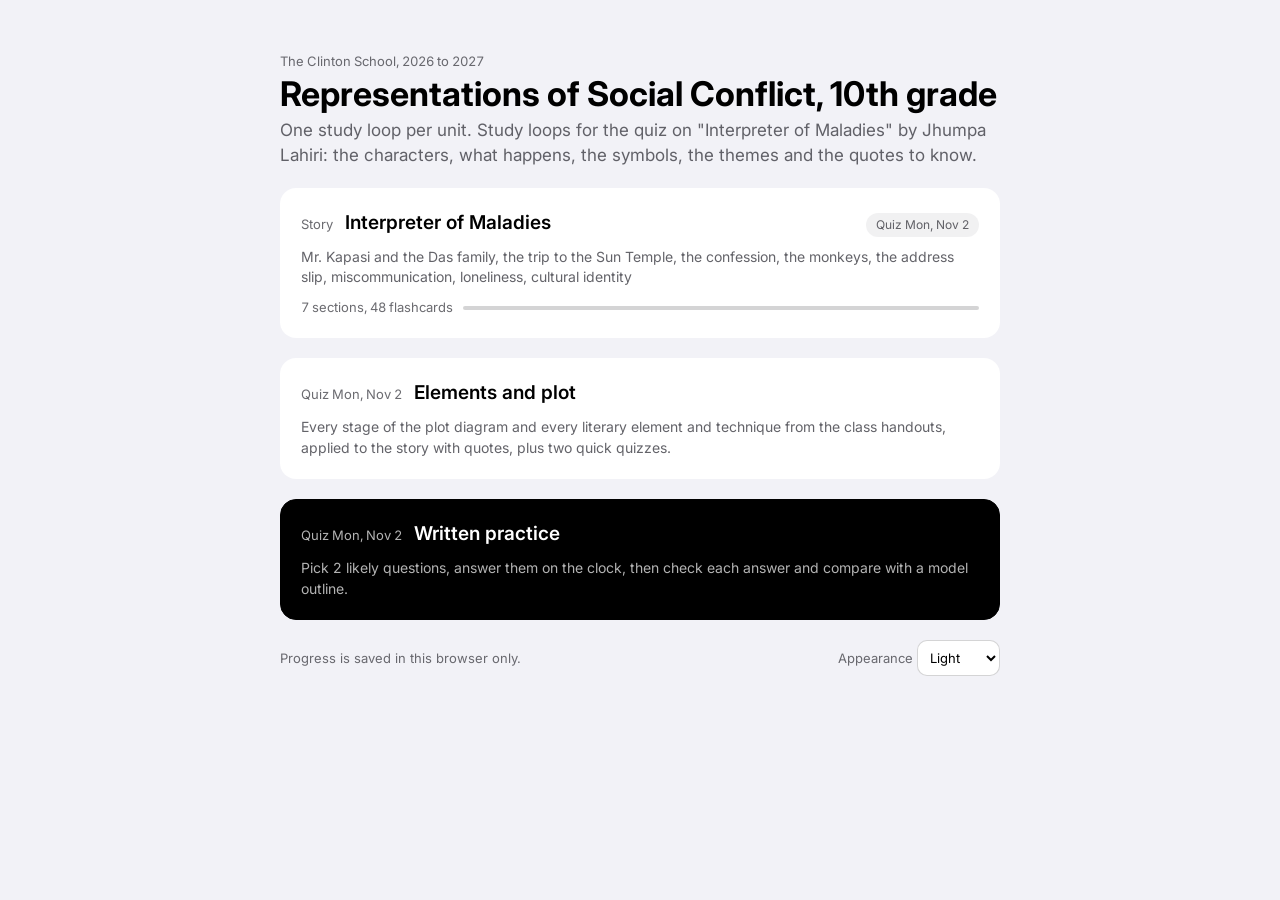
==== index.html @ 3621607f "Add elements and plot page" ====
<!doctype html>
<html lang="en">
<head>
<meta charset="utf-8">
<meta name="viewport" content="width=device-width, initial-scale=1, viewport-fit=cover">
<title>Representations of Social Conflict, 10th grade</title>
<link rel="stylesheet" href="https://fonts.googleapis.com/css2?family=Inter:wght@400;500;600;700&display=swap">
<script>try{document.documentElement.dataset.theme=localStorage.getItem("studynow:appearance")||"light"}catch(e){document.documentElement.dataset.theme="light"}</script>

<style>
/* Hector's personal design: Apple grouped look, light first, graphite for structure. Dark is an in-page choice (Appearance: System, Light, Dark). */
:root{
  color-scheme:light;
  --bg:#f2f2f7; --surface:#ffffff; --raised:#ffffff;
  --ink:#000000; --ink-2:rgb(60 60 67 / .80); --ink-3:rgb(60 60 67 / .76); --ink-4:rgb(60 60 67 / .30);
  --line-edge:rgb(60 60 67 / .22); --line-inner:rgb(60 60 67 / .12);
  --accent:#000000; --on-accent:#ffffff;
  --accent-selection:color-mix(in srgb,var(--accent) 10%,transparent);
  --accent-focus:color-mix(in srgb,var(--accent) 55%,transparent);
  --accent-wash:rgb(118 118 128 / .10);
  --success:var(--ink); --error:var(--ink-2); --warning:var(--ink-3);
  --go:#248a3d; --warn:#c93400; --stop:#d70015;
  --space-tight:4px; --space-inline:8px; --space-row:12px; --space-group:20px; --space-page:16px; --space-s:32px; --space-m:48px;
  --radius-control:10px; --radius-capsule:999px; --radius-group:12px; --radius-surface:16px;
  --motion-state:.12s ease-out; --motion-disclosure:.22s ease-out; --motion-content:.2s ease-in-out; --motion-arrival:.28s cubic-bezier(.2,.9,.3,1);
  --font:-apple-system,BlinkMacSystemFont,"SF Pro Text","Inter",system-ui,sans-serif;
  --font-round:ui-rounded,"SF Pro Rounded",-apple-system,BlinkMacSystemFont,"Inter",system-ui,sans-serif;
}
:root[data-theme="dark"]{
  color-scheme:dark;
  --bg:#000000; --surface:#1c1c1e; --raised:#2c2c2e;
  --ink:#ffffff; --ink-2:rgb(235 235 245 / .72); --ink-3:rgb(235 235 245 / .58); --ink-4:rgb(235 235 245 / .26);
  --line-edge:rgb(84 84 88 / .65); --line-inner:rgb(84 84 88 / .40);
  --accent:#ffffff; --on-accent:#000000;
  --accent-wash:rgb(118 118 128 / .24);
  --go:#30d158; --warn:#ff9f0a; --stop:#ff453a;
}
@media (prefers-color-scheme:dark){
  :root[data-theme="system"]{
    color-scheme:dark;
    --bg:#000000; --surface:#1c1c1e; --raised:#2c2c2e;
    --ink:#ffffff; --ink-2:rgb(235 235 245 / .72); --ink-3:rgb(235 235 245 / .58); --ink-4:rgb(235 235 245 / .26);
    --line-edge:rgb(84 84 88 / .65); --line-inner:rgb(84 84 88 / .40);
    --accent:#ffffff; --on-accent:#000000;
    --accent-wash:rgb(118 118 128 / .24);
    --go:#30d158; --warn:#ff9f0a; --stop:#ff453a;
  }
}
*{box-sizing:border-box}
html,body{margin:0}
body{background:var(--bg);color:var(--ink);font:17px/1.47 var(--font);-webkit-font-smoothing:antialiased}
main{max-width:760px;margin:0 auto;padding-block:var(--space-m) var(--space-m);padding-left:max(20px,env(safe-area-inset-left,0px));padding-right:max(20px,env(safe-area-inset-right,0px));display:grid;gap:var(--space-group)}
h1{font-size:34px;line-height:41px;font-weight:700;margin:0;text-wrap:balance}
.sub{color:var(--ink-2);margin:4px 0 0}
.eyebrow{font-size:13px;color:var(--ink-3);font-variant-numeric:tabular-nums}
.unit{display:grid;gap:10px;background:var(--surface);border:1px solid transparent;border-radius:var(--radius-surface);padding:var(--space-group);text-decoration:none;color:inherit;transition:border-color var(--motion-state),transform var(--motion-state)}
.unit:hover{border-color:var(--ink-4)}
.unit .top{display:flex;align-items:baseline;gap:var(--space-row);flex-wrap:wrap}
.unit h2{font-size:19px;font-weight:600;margin:0;flex:1;min-width:0}
.unit .topics{color:var(--ink-2);font-size:14px;margin:0}
.meter{display:flex;align-items:center;gap:10px;font-size:13px;color:var(--ink-3);font-variant-numeric:tabular-nums}
.meter .track{flex:1;height:4px;border-radius:2px;background:var(--line-edge);overflow:hidden}
.meter .fill{display:block;height:100%;background:var(--ink);width:0;transition:width .6s cubic-bezier(.2,.9,.3,1)}
.chip{font-size:12px;color:var(--ink-2);background:var(--accent-wash);border-radius:var(--radius-capsule);padding:3px 10px;white-space:nowrap}
.review{background:var(--accent);color:var(--on-accent);border-color:var(--accent)}
.review .topics,.review .eyebrow{color:color-mix(in srgb,var(--on-accent) 70%,transparent)}
.review:hover{border-color:var(--accent)}
.how{color:var(--ink-3);font-size:13px;margin:0;display:flex;flex-wrap:wrap;gap:12px;align-items:center;justify-content:space-between}
.how select{font:inherit;color:var(--ink);background:var(--surface);border:1px solid var(--line-edge);border-radius:var(--radius-control);padding:6px 8px;min-height:36px}
:focus-visible{outline:2px solid var(--accent-focus);outline-offset:2px}
@media (prefers-reduced-motion:reduce){*{transition:none!important}}
</style>
</head>
<body>
<main>
<!-- SITE_START -->
<div><span class="eyebrow">The Clinton School, 2026 to 2027</span><h1>Representations of Social Conflict, 10th grade</h1><p class="sub">One study loop per unit. Study loops for the quiz on &quot;Interpreter of Maladies&quot; by Jhumpa Lahiri: the characters, what happens, the symbols, the themes and the quotes to know.</p></div>
<a class="unit" href="story/index.html"><div class="top"><span class="eyebrow">Story</span><h2>Interpreter of Maladies</h2><span class="chip">Quiz Mon, Nov 2</span></div><p class="topics">Mr. Kapasi and the Das family, the trip to the Sun Temple, the confession, the monkeys, the address slip, miscommunication, loneliness, cultural identity</p><div class="meter" data-key="studyloop:Interpreter of Maladies" data-n="7"><span class="lbl">7 sections, 48 flashcards</span><span class="track"><span class="fill"></span></span></div></a>
<a class="unit" href="plot/"><div class="top"><span class="eyebrow">Quiz Mon, Nov 2</span><h2>Elements and plot</h2></div><p class="topics">Every stage of the plot diagram and every literary element and technique from the class handouts, applied to the story with quotes, plus two quick quizzes.</p></a>
<a class="unit review" href="practice/"><div class="top"><span class="eyebrow">Quiz Mon, Nov 2</span><h2>Written practice</h2></div><p class="topics">Pick 2 likely questions, answer them on the clock, then check each answer and compare with a model outline.</p></a>
<!-- SITE_END -->
<p class="how"><span>Progress is saved in this browser only.</span><label>Appearance <select id="ap"><option value="system">System</option><option value="light">Light</option><option value="dark">Dark</option></select></label></p>
<script>(function(){const s=document.getElementById("ap");s.value=document.documentElement.dataset.theme||"light";s.onchange=()=>{document.documentElement.dataset.theme=s.value;try{localStorage.setItem("studynow:appearance",s.value)}catch(e){}}})()</script>
</main>
<script>
document.querySelectorAll(".meter[data-key]").forEach(m=>{let s=null;try{s=JSON.parse(localStorage.getItem(m.dataset.key)||"null")}catch(e){}
  const n=+m.dataset.n,done=s&&s.sec?Object.values(s.sec).filter(x=>x&&x.status==="done").length:0;
  if(done){m.querySelector(".lbl").textContent=done+" of "+n+" sections done";m.querySelector(".fill").style.width=(100*done/n)+"%"}});
</script>
</body>
</html>
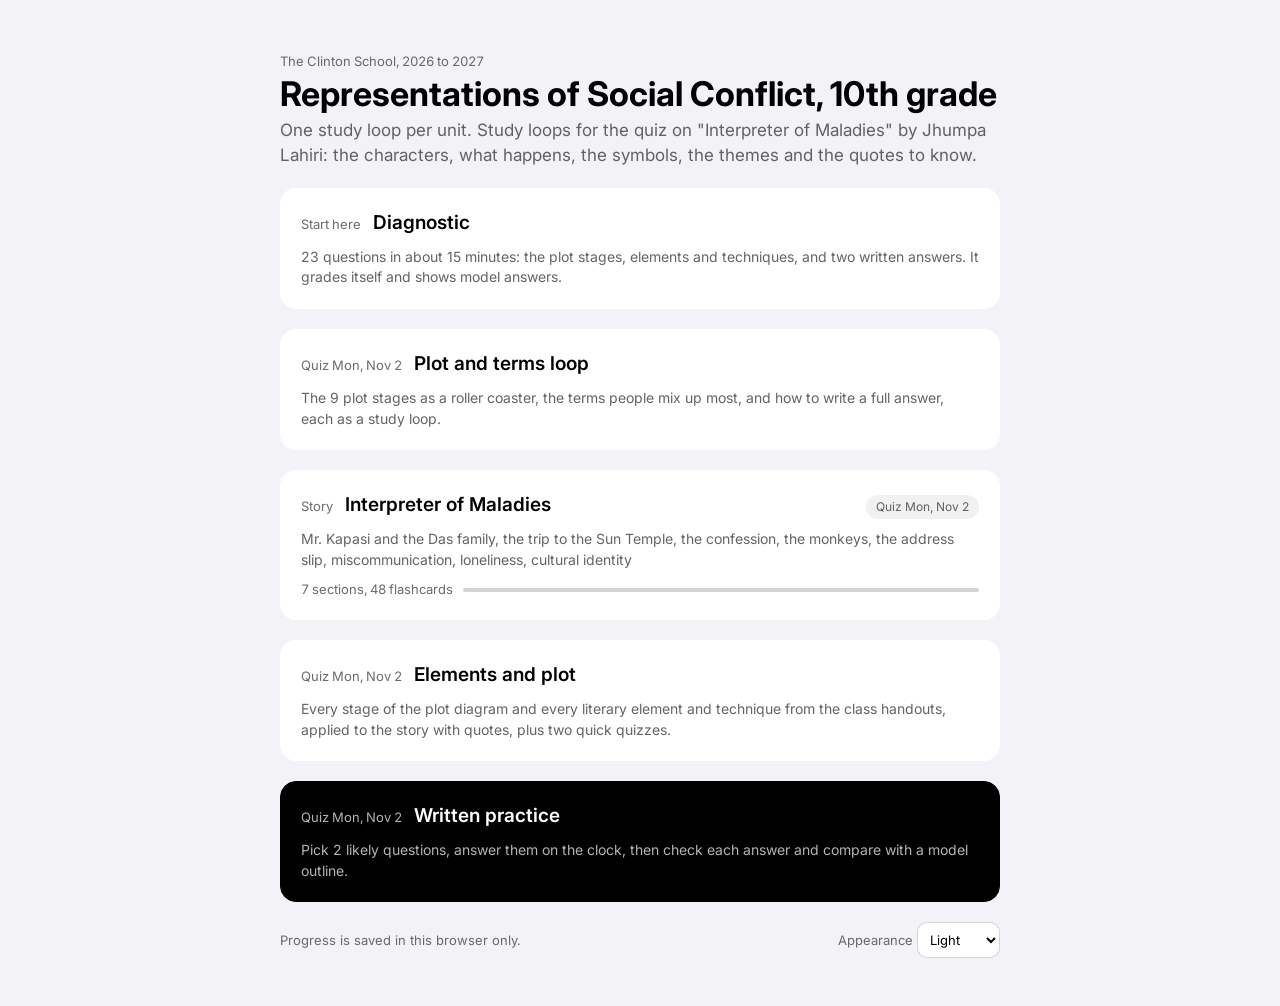
==== commit 64206a47: "Add diagnostic and plot and terms loop" ====
--- a/index.html
+++ b/index.html
@@ -75,6 +75,8 @@
 <main>
 <!-- SITE_START -->
 <div><span class="eyebrow">The Clinton School, 2026 to 2027</span><h1>Representations of Social Conflict, 10th grade</h1><p class="sub">One study loop per unit. Study loops for the quiz on &quot;Interpreter of Maladies&quot; by Jhumpa Lahiri: the characters, what happens, the symbols, the themes and the quotes to know.</p></div>
+<a class="unit" href="diagnostic/"><div class="top"><span class="eyebrow">Start here</span><h2>Diagnostic</h2></div><p class="topics">23 questions in about 15 minutes: the plot stages, elements and techniques, and two written answers. It grades itself and shows model answers.</p></a>
+<a class="unit" href="terms-loop/"><div class="top"><span class="eyebrow">Quiz Mon, Nov 2</span><h2>Plot and terms loop</h2></div><p class="topics">The 9 plot stages as a roller coaster, the terms people mix up most, and how to write a full answer, each as a study loop.</p></a>
 <a class="unit" href="story/index.html"><div class="top"><span class="eyebrow">Story</span><h2>Interpreter of Maladies</h2><span class="chip">Quiz Mon, Nov 2</span></div><p class="topics">Mr. Kapasi and the Das family, the trip to the Sun Temple, the confession, the monkeys, the address slip, miscommunication, loneliness, cultural identity</p><div class="meter" data-key="studyloop:Interpreter of Maladies" data-n="7"><span class="lbl">7 sections, 48 flashcards</span><span class="track"><span class="fill"></span></span></div></a>
 <a class="unit" href="plot/"><div class="top"><span class="eyebrow">Quiz Mon, Nov 2</span><h2>Elements and plot</h2></div><p class="topics">Every stage of the plot diagram and every literary element and technique from the class handouts, applied to the story with quotes, plus two quick quizzes.</p></a>
 <a class="unit review" href="practice/"><div class="top"><span class="eyebrow">Quiz Mon, Nov 2</span><h2>Written practice</h2></div><p class="topics">Pick 2 likely questions, answer them on the clock, then check each answer and compare with a model outline.</p></a>
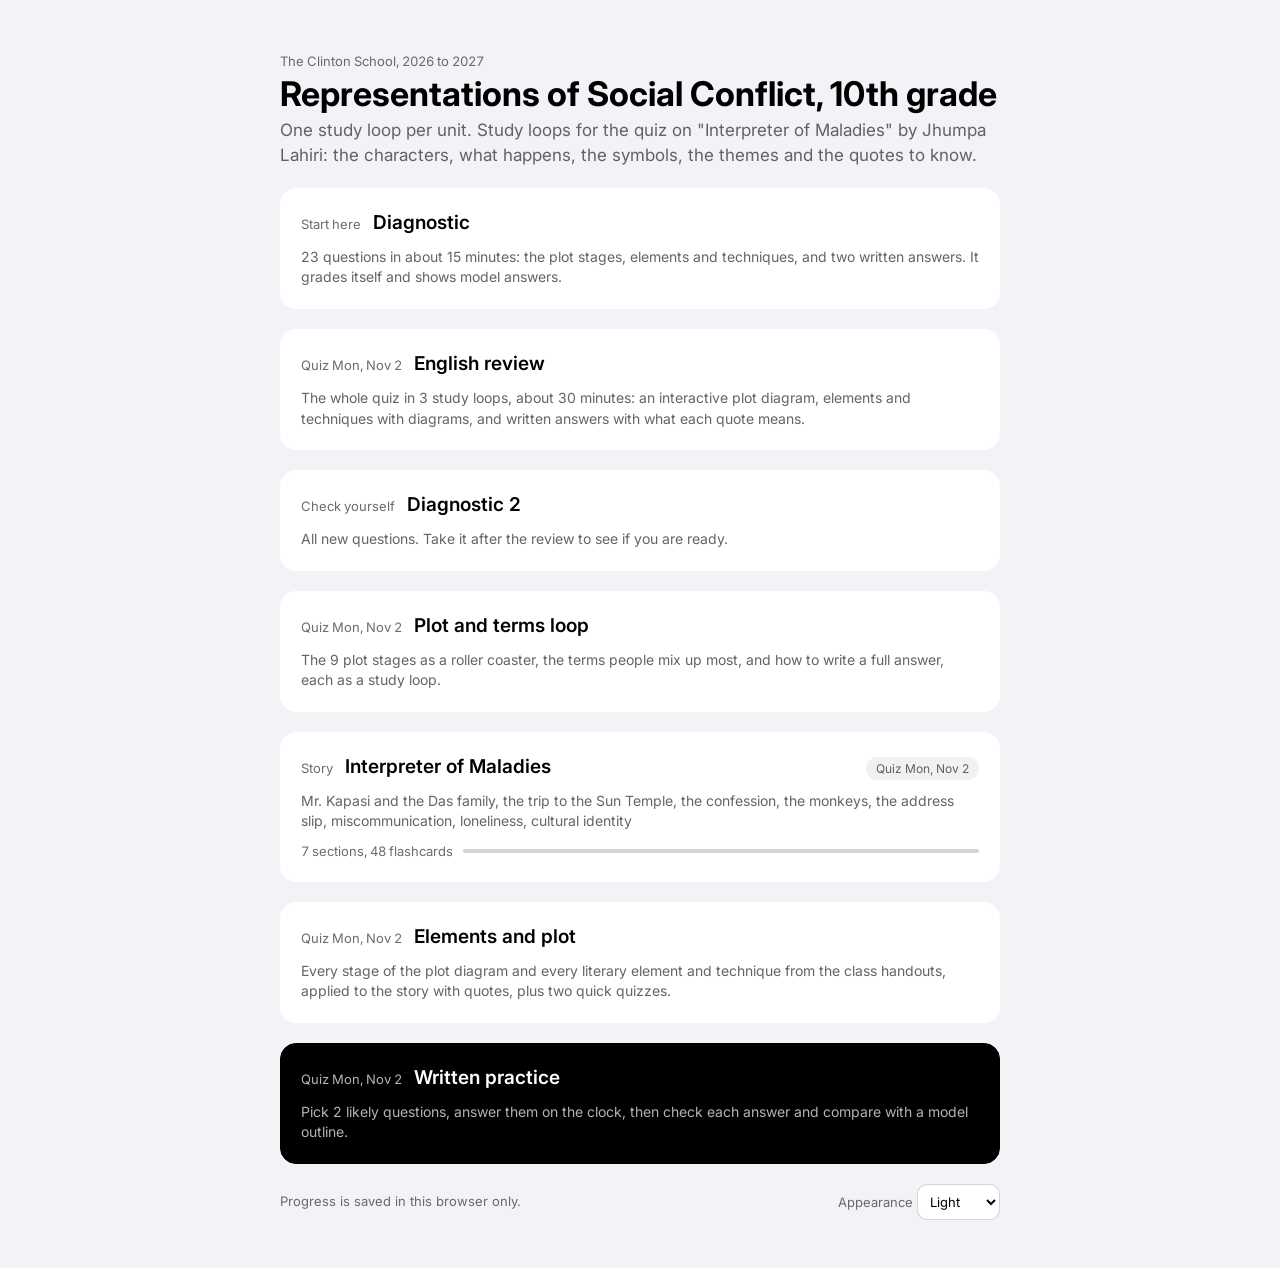
==== commit 7c6b43ee: "English review with interactive plot diagram, diagnostic 2, quote meanings" ====
--- a/index.html
+++ b/index.html
@@ -76,6 +76,8 @@
 <!-- SITE_START -->
 <div><span class="eyebrow">The Clinton School, 2026 to 2027</span><h1>Representations of Social Conflict, 10th grade</h1><p class="sub">One study loop per unit. Study loops for the quiz on &quot;Interpreter of Maladies&quot; by Jhumpa Lahiri: the characters, what happens, the symbols, the themes and the quotes to know.</p></div>
 <a class="unit" href="diagnostic/"><div class="top"><span class="eyebrow">Start here</span><h2>Diagnostic</h2></div><p class="topics">23 questions in about 15 minutes: the plot stages, elements and techniques, and two written answers. It grades itself and shows model answers.</p></a>
+<a class="unit" href="review/"><div class="top"><span class="eyebrow">Quiz Mon, Nov 2</span><h2>English review</h2></div><p class="topics">The whole quiz in 3 study loops, about 30 minutes: an interactive plot diagram, elements and techniques with diagrams, and written answers with what each quote means.</p></a>
+<a class="unit" href="diagnostic-2/"><div class="top"><span class="eyebrow">Check yourself</span><h2>Diagnostic 2</h2></div><p class="topics">All new questions. Take it after the review to see if you are ready.</p></a>
 <a class="unit" href="terms-loop/"><div class="top"><span class="eyebrow">Quiz Mon, Nov 2</span><h2>Plot and terms loop</h2></div><p class="topics">The 9 plot stages as a roller coaster, the terms people mix up most, and how to write a full answer, each as a study loop.</p></a>
 <a class="unit" href="story/index.html"><div class="top"><span class="eyebrow">Story</span><h2>Interpreter of Maladies</h2><span class="chip">Quiz Mon, Nov 2</span></div><p class="topics">Mr. Kapasi and the Das family, the trip to the Sun Temple, the confession, the monkeys, the address slip, miscommunication, loneliness, cultural identity</p><div class="meter" data-key="studyloop:Interpreter of Maladies" data-n="7"><span class="lbl">7 sections, 48 flashcards</span><span class="track"><span class="fill"></span></span></div></a>
 <a class="unit" href="plot/"><div class="top"><span class="eyebrow">Quiz Mon, Nov 2</span><h2>Elements and plot</h2></div><p class="topics">Every stage of the plot diagram and every literary element and technique from the class handouts, applied to the story with quotes, plus two quick quizzes.</p></a>
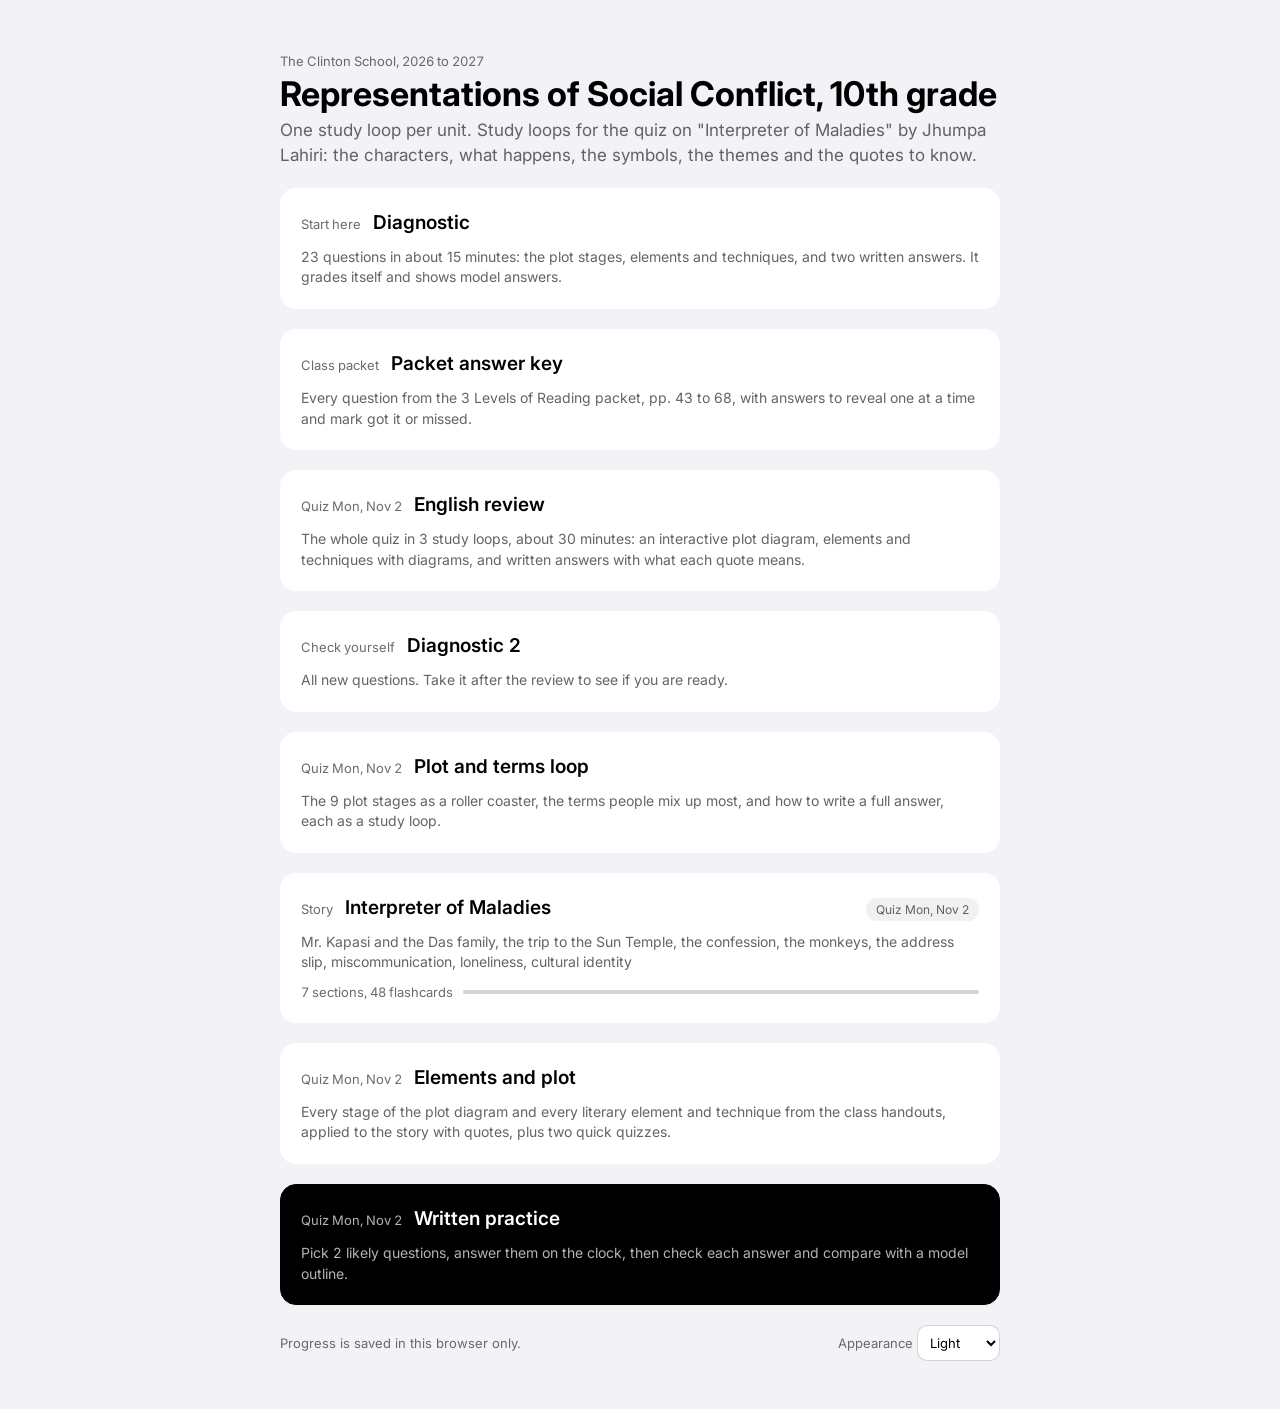
==== commit 18a413ff: "Packet answer key" ====
--- a/index.html
+++ b/index.html
@@ -76,6 +76,7 @@
 <!-- SITE_START -->
 <div><span class="eyebrow">The Clinton School, 2026 to 2027</span><h1>Representations of Social Conflict, 10th grade</h1><p class="sub">One study loop per unit. Study loops for the quiz on &quot;Interpreter of Maladies&quot; by Jhumpa Lahiri: the characters, what happens, the symbols, the themes and the quotes to know.</p></div>
 <a class="unit" href="diagnostic/"><div class="top"><span class="eyebrow">Start here</span><h2>Diagnostic</h2></div><p class="topics">23 questions in about 15 minutes: the plot stages, elements and techniques, and two written answers. It grades itself and shows model answers.</p></a>
+<a class="unit" href="packet/"><div class="top"><span class="eyebrow">Class packet</span><h2>Packet answer key</h2></div><p class="topics">Every question from the 3 Levels of Reading packet, pp. 43 to 68, with answers to reveal one at a time and mark got it or missed.</p></a>
 <a class="unit" href="review/"><div class="top"><span class="eyebrow">Quiz Mon, Nov 2</span><h2>English review</h2></div><p class="topics">The whole quiz in 3 study loops, about 30 minutes: an interactive plot diagram, elements and techniques with diagrams, and written answers with what each quote means.</p></a>
 <a class="unit" href="diagnostic-2/"><div class="top"><span class="eyebrow">Check yourself</span><h2>Diagnostic 2</h2></div><p class="topics">All new questions. Take it after the review to see if you are ready.</p></a>
 <a class="unit" href="terms-loop/"><div class="top"><span class="eyebrow">Quiz Mon, Nov 2</span><h2>Plot and terms loop</h2></div><p class="topics">The 9 plot stages as a roller coaster, the terms people mix up most, and how to write a full answer, each as a study loop.</p></a>
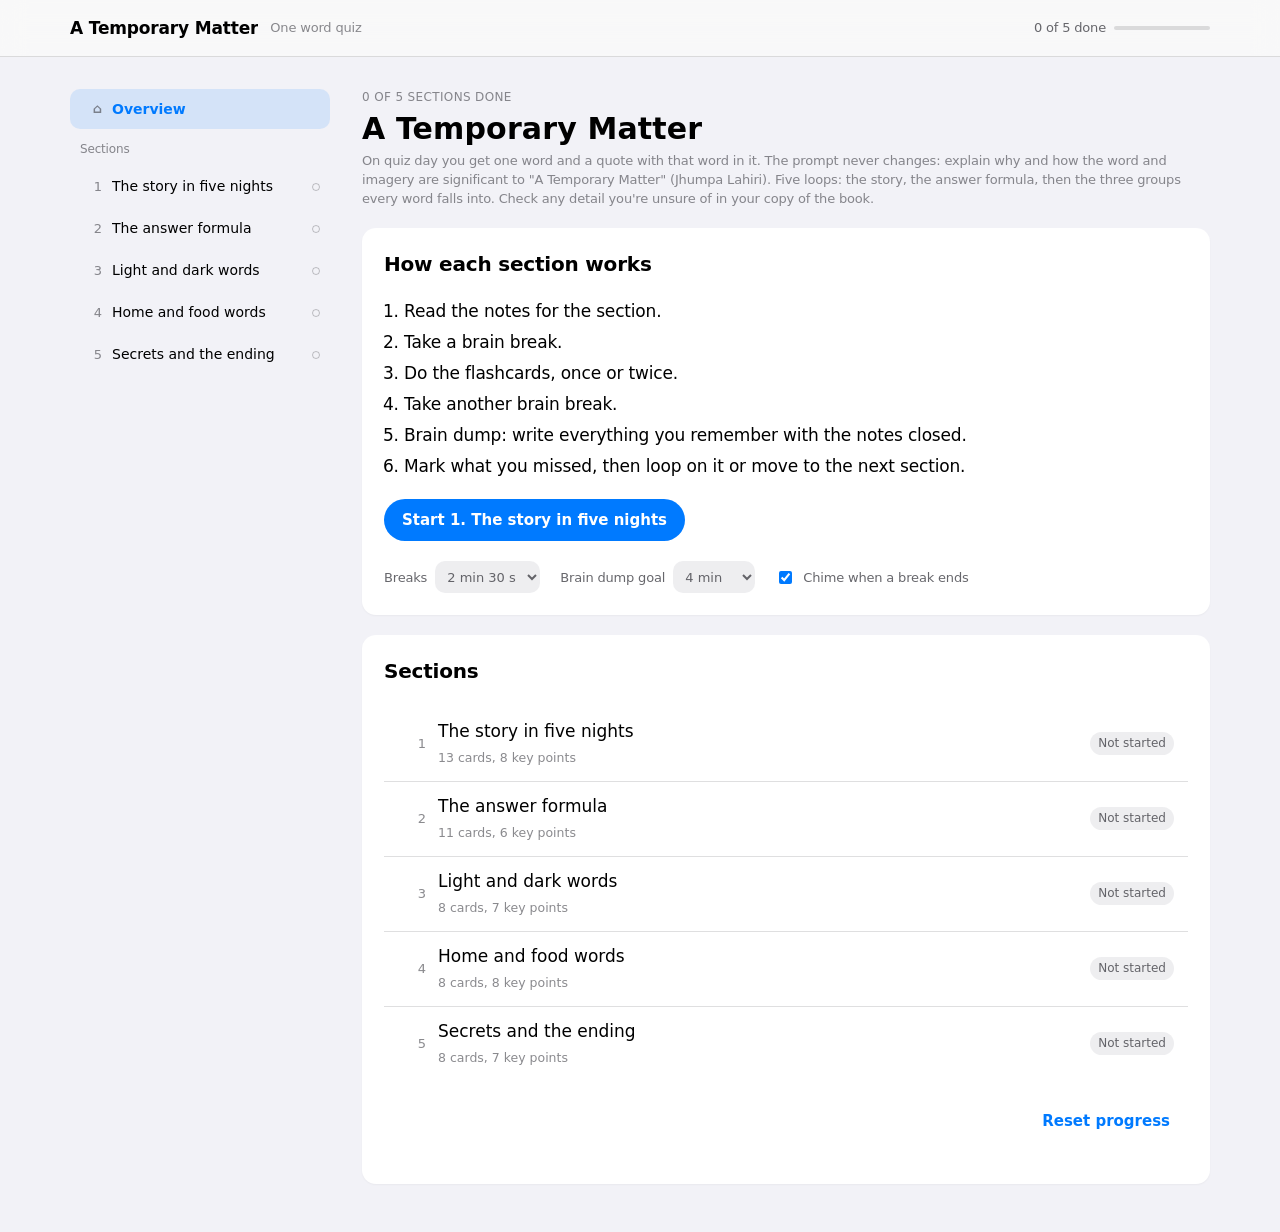
==== commit 08bd98b0: "A Temporary Matter study loop replaces the Interpreter of Maladies site" ====
--- a/index.html
+++ b/index.html
@@ -1,96 +1,1157 @@
 <!doctype html>
-<html lang="en">
+<html lang="en" data-theme="light">
 <head>
 <meta charset="utf-8">
 <meta name="viewport" content="width=device-width, initial-scale=1, viewport-fit=cover">
-<title>Representations of Social Conflict, 10th grade</title>
-<link rel="stylesheet" href="https://fonts.googleapis.com/css2?family=Inter:wght@400;500;600;700&display=swap">
-<script>try{document.documentElement.dataset.theme=localStorage.getItem("studynow:appearance")||"light"}catch(e){document.documentElement.dataset.theme="light"}</script>
-
+<title>A Temporary Matter</title>
+<meta name="claude:viewport-fit-sides" content="cover">
+<script>document.documentElement.setAttribute("data-theme","light")</script>
 <style>
-/* Hector's personal design: Apple grouped look, light first, graphite for structure. Dark is an in-page choice (Appearance: System, Light, Dark). */
+/* Hector's personaldesign tokens, fully monochrome. Dark leads. Greys carry the page, full ink marks the current step and the key action. Got it and missed are told apart by words and weight, not colour. */
 :root{
+  color-scheme:dark;
+  --bg:#0b0b0d; --surface:#141518; --raised:#1c1d21;
+  --ink:rgb(255 255 255 / .92); --ink-2:rgb(255 255 255 / .62); --ink-3:rgb(255 255 255 / .42); --ink-4:rgb(255 255 255 / .26);
+  --line-edge:rgb(255 255 255 / .12); --line-inner:rgb(255 255 255 / .08);
+  --accent:#ededf0; --on-accent:#0b0b0d;
+  --accent-selection:color-mix(in srgb,var(--accent) 18%,transparent);
+  --accent-focus:color-mix(in srgb,var(--accent) 55%,transparent);
+  --accent-wash:color-mix(in srgb,var(--accent) 9%,transparent);
+  --success:var(--ink); --error:var(--ink-2); --warning:var(--ink-3);
+  --space-tight:4px; --space-inline:8px; --space-row:12px; --space-group:20px; --space-page:20px; --space-s:32px; --space-m:48px;
+  --radius-control:6px; --radius-group:10px; --radius-surface:14px;
+  --motion-state:.12s ease-out; --motion-disclosure:.22s ease-out; --motion-content:.2s ease-in-out; --motion-arrival:.28s cubic-bezier(.2,.9,.3,1);
+  --font:"Inter",-apple-system,BlinkMacSystemFont,"Segoe UI",system-ui,sans-serif;
+}
+@media (prefers-color-scheme:light){
+  :root:not([data-theme="dark"]){
+    color-scheme:light;
+    --bg:#f6f6f7; --surface:#ffffff; --raised:#ffffff;
+    --ink:rgb(0 0 0 / .88); --ink-2:rgb(0 0 0 / .60); --ink-3:rgb(0 0 0 / .42); --ink-4:rgb(0 0 0 / .26);
+    --line-edge:rgb(0 0 0 / .12); --line-inner:rgb(0 0 0 / .08);
+    --accent:#1d1d1f; --on-accent:#ffffff;
+  }
+}
+:root[data-theme="light"]{
   color-scheme:light;
-  --bg:#f2f2f7; --surface:#ffffff; --raised:#ffffff;
-  --ink:#000000; --ink-2:rgb(60 60 67 / .80); --ink-3:rgb(60 60 67 / .76); --ink-4:rgb(60 60 67 / .30);
-  --line-edge:rgb(60 60 67 / .22); --line-inner:rgb(60 60 67 / .12);
-  --accent:#000000; --on-accent:#ffffff;
-  --accent-selection:color-mix(in srgb,var(--accent) 10%,transparent);
-  --accent-focus:color-mix(in srgb,var(--accent) 55%,transparent);
-  --accent-wash:rgb(118 118 128 / .10);
-  --success:var(--ink); --error:var(--ink-2); --warning:var(--ink-3);
-  --go:#248a3d; --warn:#c93400; --stop:#d70015;
-  --space-tight:4px; --space-inline:8px; --space-row:12px; --space-group:20px; --space-page:16px; --space-s:32px; --space-m:48px;
-  --radius-control:10px; --radius-capsule:999px; --radius-group:12px; --radius-surface:16px;
-  --motion-state:.12s ease-out; --motion-disclosure:.22s ease-out; --motion-content:.2s ease-in-out; --motion-arrival:.28s cubic-bezier(.2,.9,.3,1);
-  --font:-apple-system,BlinkMacSystemFont,"SF Pro Text","Inter",system-ui,sans-serif;
-  --font-round:ui-rounded,"SF Pro Rounded",-apple-system,BlinkMacSystemFont,"Inter",system-ui,sans-serif;
-}
-:root[data-theme="dark"]{
-  color-scheme:dark;
-  --bg:#000000; --surface:#1c1c1e; --raised:#2c2c2e;
-  --ink:#ffffff; --ink-2:rgb(235 235 245 / .72); --ink-3:rgb(235 235 245 / .58); --ink-4:rgb(235 235 245 / .26);
-  --line-edge:rgb(84 84 88 / .65); --line-inner:rgb(84 84 88 / .40);
-  --accent:#ffffff; --on-accent:#000000;
-  --accent-wash:rgb(118 118 128 / .24);
-  --go:#30d158; --warn:#ff9f0a; --stop:#ff453a;
-}
-@media (prefers-color-scheme:dark){
-  :root[data-theme="system"]{
-    color-scheme:dark;
-    --bg:#000000; --surface:#1c1c1e; --raised:#2c2c2e;
-    --ink:#ffffff; --ink-2:rgb(235 235 245 / .72); --ink-3:rgb(235 235 245 / .58); --ink-4:rgb(235 235 245 / .26);
-    --line-edge:rgb(84 84 88 / .65); --line-inner:rgb(84 84 88 / .40);
-    --accent:#ffffff; --on-accent:#000000;
-    --accent-wash:rgb(118 118 128 / .24);
-    --go:#30d158; --warn:#ff9f0a; --stop:#ff453a;
-  }
+  --bg:#f6f6f7; --surface:#ffffff; --raised:#ffffff;
+  --ink:rgb(0 0 0 / .88); --ink-2:rgb(0 0 0 / .60); --ink-3:rgb(0 0 0 / .42); --ink-4:rgb(0 0 0 / .26);
+  --line-edge:rgb(0 0 0 / .12); --line-inner:rgb(0 0 0 / .08);
+  --accent:#1d1d1f; --on-accent:#ffffff;
 }
 *{box-sizing:border-box}
 html,body{margin:0}
-body{background:var(--bg);color:var(--ink);font:17px/1.47 var(--font);-webkit-font-smoothing:antialiased}
-main{max-width:760px;margin:0 auto;padding-block:var(--space-m) var(--space-m);padding-left:max(20px,env(safe-area-inset-left,0px));padding-right:max(20px,env(safe-area-inset-right,0px));display:grid;gap:var(--space-group)}
-h1{font-size:34px;line-height:41px;font-weight:700;margin:0;text-wrap:balance}
-.sub{color:var(--ink-2);margin:4px 0 0}
-.eyebrow{font-size:13px;color:var(--ink-3);font-variant-numeric:tabular-nums}
-.unit{display:grid;gap:10px;background:var(--surface);border:1px solid transparent;border-radius:var(--radius-surface);padding:var(--space-group);text-decoration:none;color:inherit;transition:border-color var(--motion-state),transform var(--motion-state)}
-.unit:hover{border-color:var(--ink-4)}
-.unit .top{display:flex;align-items:baseline;gap:var(--space-row);flex-wrap:wrap}
-.unit h2{font-size:19px;font-weight:600;margin:0;flex:1;min-width:0}
-.unit .topics{color:var(--ink-2);font-size:14px;margin:0}
-.meter{display:flex;align-items:center;gap:10px;font-size:13px;color:var(--ink-3);font-variant-numeric:tabular-nums}
-.meter .track{flex:1;height:4px;border-radius:2px;background:var(--line-edge);overflow:hidden}
-.meter .fill{display:block;height:100%;background:var(--ink);width:0;transition:width .6s cubic-bezier(.2,.9,.3,1)}
-.chip{font-size:12px;color:var(--ink-2);background:var(--accent-wash);border-radius:var(--radius-capsule);padding:3px 10px;white-space:nowrap}
-.review{background:var(--accent);color:var(--on-accent);border-color:var(--accent)}
-.review .topics,.review .eyebrow{color:color-mix(in srgb,var(--on-accent) 70%,transparent)}
-.review:hover{border-color:var(--accent)}
-.how{color:var(--ink-3);font-size:13px;margin:0;display:flex;flex-wrap:wrap;gap:12px;align-items:center;justify-content:space-between}
-.how select{font:inherit;color:var(--ink);background:var(--surface);border:1px solid var(--line-edge);border-radius:var(--radius-control);padding:6px 8px;min-height:36px}
+body{background:var(--bg);color:var(--ink);font:15px/1.55 var(--font);-webkit-font-smoothing:antialiased}
+button,textarea,select,input{font:inherit;color:inherit;accent-color:var(--accent)}
 :focus-visible{outline:2px solid var(--accent-focus);outline-offset:2px}
-@media (prefers-reduced-motion:reduce){*{transition:none!important}}
+.num{font-variant-numeric:tabular-nums}
+h1,h2,h3{margin:0;text-wrap:balance;font-weight:600;letter-spacing:-.01em}
+
+/* Layout: a quiet sticky bar, a section list on the left, the loop on the right. On a phone the list folds into a disclosure. */
+.bar{position:sticky;top:env(safe-area-inset-top,0px);z-index:5;background:color-mix(in srgb,var(--bg) 88%,transparent);backdrop-filter:blur(12px);-webkit-backdrop-filter:blur(12px);border-bottom:1px solid var(--line-inner)}
+.bar-in,.wrap{max-width:1180px;margin:0 auto;padding-left:max(20px,env(safe-area-inset-left,0px));padding-right:max(20px,env(safe-area-inset-right,0px))}
+.bar-in{display:flex;align-items:center;gap:var(--space-row);min-height:56px;padding-block:var(--space-inline)}
+.bar h1{font-size:15px;font-weight:600;min-width:0;overflow:hidden;text-overflow:ellipsis;white-space:nowrap}
+.bar .sub{color:var(--ink-3);font-size:13px;white-space:nowrap}
+.bar .grow{flex:1}
+.meter{display:flex;align-items:center;gap:var(--space-inline);color:var(--ink-2);font-size:13px;white-space:nowrap}
+.meter .track{width:96px;height:4px;border-radius:2px;background:var(--line-edge);overflow:hidden}
+.meter .fill{height:100%;background:var(--ink);border-radius:2px;transition:width var(--motion-disclosure)}
+.wrap{display:grid;grid-template-columns:260px minmax(0,1fr);gap:var(--space-s);padding-block:var(--space-s) var(--space-m)}
+@media (max-width:860px){.wrap{grid-template-columns:minmax(0,1fr);gap:var(--space-group);padding-block:var(--space-group) var(--space-m)}.meter .track{width:56px}.bar .sub{display:none}}
+
+/* Section list */
+.side{position:sticky;top:76px;align-self:start;max-height:calc(100vh - 96px);overflow:auto}
+@media (max-width:860px){.side{position:static;max-height:none;overflow:visible}}
+.side details{border:1px solid var(--line-edge);border-radius:var(--radius-group);background:var(--surface)}
+.side summary{list-style:none;cursor:pointer;padding:var(--space-row) 14px;display:flex;justify-content:space-between;align-items:center;font-weight:500;min-height:44px}
+.side summary::-webkit-details-marker{display:none}
+.side summary .chev{color:var(--ink-3);transition:transform var(--motion-disclosure)}
+.side details[open] summary .chev{transform:rotate(90deg)}
+.side .label{color:var(--ink-3);font-size:12px;font-weight:500;margin:0 0 var(--space-inline) 10px}
+.secs{display:grid;gap:2px;padding:0;margin:0;list-style:none}
+.side details .secs{padding:0 6px 6px}
+.sec{display:grid;grid-template-columns:22px minmax(0,1fr) auto;align-items:center;gap:10px;width:100%;text-align:left;border:0;background:none;padding:9px 10px;border-radius:var(--radius-control);cursor:pointer;min-height:40px;transition:background var(--motion-state)}
+.sec:hover{background:var(--line-inner)}
+.sec[aria-current="true"]{background:var(--accent-selection)}
+.sec .n{color:var(--ink-3);font-size:13px;text-align:right}
+.sec .t{font-size:14px;overflow:hidden;text-overflow:ellipsis;white-space:nowrap}
+.dot{width:8px;height:8px;border-radius:50%;border:1.5px solid var(--ink-4)}
+.dot.active{border-color:var(--accent);background:var(--accent)}
+.dot.done{border-color:var(--success);background:var(--success)}
+.dot.revisit{border-color:var(--ink-2);border-style:dashed;background:transparent}
+
+/* Main panel */
+.main{min-width:0;display:grid;gap:var(--space-group);align-content:start}
+.head{display:flex;align-items:center;gap:var(--space-group)}
+.head .txt{min-width:0;display:grid;gap:var(--space-tight)}
+.eyebrow{color:var(--ink-3);font-size:13px}
+.head h2{font-size:26px;line-height:1.2}
+.ring{flex:none;width:112px;height:112px}
+.ring text{font-family:var(--font)}
+@media (max-width:560px){.ring{width:84px;height:84px}.head h2{font-size:21px}}
+.steps{display:flex;flex-wrap:wrap;gap:6px;margin:0;padding:0;list-style:none}
+.steps button{font-size:12.5px;color:var(--ink-3);padding:4px 10px;min-height:28px;border-radius:var(--radius-control);border:1px solid var(--line-inner);background:none;cursor:pointer;transition:border-color var(--motion-state),color var(--motion-state),background var(--motion-state)}
+.steps button:hover{color:var(--ink);border-color:var(--line-edge)}
+.steps button.now{color:var(--ink);border-color:var(--accent);background:var(--accent-wash)}
+.steps button.past{color:var(--ink-2)}
+.head .txt{flex:1}
+.secnav{display:flex;gap:var(--space-tight);align-self:flex-start}
+.secnav .btn{min-height:32px;padding:0 10px;font-size:13px}
+@media (max-width:560px){.head{flex-wrap:wrap}.secnav{width:100%;justify-content:space-between;order:3}}
+/* Clocks: a dial that sweeps down smoothly, digits that roll in when they change */
+.dial{position:relative;width:min(240px,68vw);aspect-ratio:1;display:grid;place-items:center}
+.dial svg{position:absolute;inset:0;width:100%;height:100%;transform:rotate(-90deg);overflow:visible}
+.dial-track{fill:none;stroke:var(--line-edge);stroke-width:3}
+.dial-arc{fill:none;stroke:var(--ink);stroke-width:4;stroke-linecap:round}
+.dial-head{fill:var(--ink)}
+.dial .clock{position:relative}
+.dial.soon .dial-arc,.dial.soon .dial-head{animation:soon 1s ease-in-out infinite}
+@keyframes soon{50%{opacity:.45}}
+.dial.over{animation:over .9s var(--motion-arrival) 1}
+@keyframes over{0%{transform:scale(1)}40%{transform:scale(1.04)}100%{transform:scale(1)}}
+.clock{display:inline-flex;overflow:hidden}
+.clock .d{display:inline-block}
+.clock .d.roll{animation:roll .34s cubic-bezier(.2,.9,.3,1)}
+@keyframes roll{from{transform:translateY(-55%);opacity:0}to{transform:none;opacity:1}}
+.mini{width:44px;height:44px;flex:none}
+.mini svg{transform:rotate(-90deg);width:100%;height:100%;overflow:visible}
+.mini .dial-arc{stroke-width:4}
+.mini.full .dial-arc{animation:none}
+/* Sketch canvas for the brain dump */
+.sketch{display:grid;gap:var(--space-inline)}
+.sketch .tools{display:flex;flex-wrap:wrap;gap:var(--space-tight);align-items:center}
+.sketch .tools .btn{min-height:32px;padding:0 12px;font-size:13px}
+.sketch .tools .btn[aria-pressed="true"]{border-color:var(--accent);background:var(--accent-wash)}
+.pad{width:100%;height:340px;display:block;border:1px solid var(--line-edge);border-radius:var(--radius-group);background:var(--bg);touch-action:none;cursor:crosshair}
+.pad.ro{height:auto;aspect-ratio:2.4;cursor:default}
+.panel{background:var(--surface);border:1px solid var(--line-edge);border-radius:var(--radius-surface);padding:var(--space-s);display:grid;gap:var(--space-group);animation:arrive var(--motion-arrival)}
+@media (max-width:560px){.panel{padding:var(--space-group)}}
+@keyframes arrive{from{opacity:.4;transform:translateY(6px)}to{opacity:1;transform:none}}
+.panel h3{font-size:17px}
+.muted{color:var(--ink-2)}
+.small{font-size:13px;color:var(--ink-3)}
+.actions{display:flex;flex-wrap:wrap;gap:var(--space-inline);align-items:center}
+.actions .grow{flex:1}
+.btn{color:var(--ink);display:inline-flex;align-items:center;justify-content:center;gap:var(--space-inline);min-height:40px;padding:0 16px;border-radius:var(--radius-control);border:1px solid var(--line-edge);background:var(--raised);cursor:pointer;font-weight:500;font-size:14px;text-decoration:none;transition:background var(--motion-state),border-color var(--motion-state),transform var(--motion-state)}
+.btn:hover{border-color:var(--ink-4)}
+.btn:active{transform:scale(.98)}
+.btn.primary{background:var(--accent);border-color:var(--accent);color:var(--on-accent)}
+.btn.primary:hover{background:color-mix(in srgb,var(--accent) 88%,var(--ink))}
+.btn.quiet{background:none;border-color:transparent;color:var(--ink-2)}
+.btn.quiet:hover{color:var(--ink);background:var(--line-inner)}
+.btn[disabled]{opacity:.4;cursor:default}
+kbd{font:500 11px/1 var(--font);color:var(--ink-3);border:1px solid var(--line-edge);border-radius:4px;padding:2px 5px}
+.btn.primary kbd{color:inherit;border-color:color-mix(in srgb,var(--on-accent) 40%,transparent)}
+
+/* Notes */
+.notes{display:grid;gap:var(--space-row);max-width:72ch}
+.notes p{margin:0}
+.notes h4{margin:var(--space-inline) 0 0;font-size:15px;font-weight:600}
+.notes ul{margin:0;padding-left:20px;display:grid;gap:6px}
+.notes strong{font-weight:600}
+.key{border-left:2px solid var(--accent);padding:var(--space-inline) var(--space-row);background:var(--accent-wash);border-radius:0 var(--radius-control) var(--radius-control) 0}
+.tablewrap{overflow-x:auto;border:1px solid var(--line-edge);border-radius:var(--radius-group)}
+.notes table{border-collapse:collapse;width:100%;font-size:14px}
+.notes th,.notes td{text-align:left;vertical-align:top;padding:8px 12px;border-bottom:1px solid var(--line-inner)}
+.notes th{font-weight:600;color:var(--ink-2);font-size:13px}
+.notes tr:last-child td{border-bottom:0}
+.notes td.group{font-weight:600;color:var(--ink-2);padding-top:14px}
+.notes figure{margin:0;display:grid;gap:6px}
+.notes figure img{width:100%;max-width:640px;border-radius:var(--radius-group);background:#fff;border:1px solid var(--line-edge)}
+.notes figcaption{font-size:13px;color:var(--ink-3)}
+.focus{border:1px solid var(--accent-focus);border-radius:var(--radius-group);padding:var(--space-row) 14px;display:grid;gap:6px;background:var(--accent-wash)}
+.focus ul{margin:0;padding-left:20px;display:grid;gap:4px}
+
+/* Break timer */
+.timer{display:grid;justify-items:center;gap:var(--space-row);padding-block:var(--space-group);text-align:center}
+.clock{font-size:64px;font-weight:600;letter-spacing:-.03em;line-height:1}
+@media (max-width:560px){.clock{font-size:52px}}
+.timer .bar2{width:min(360px,100%);height:4px;border-radius:2px;background:var(--line-edge);overflow:hidden}
+.timer .bar2 i{display:block;height:100%;background:var(--ink);transition:width 1s linear}
+
+/* Flashcards */
+.card{position:relative;min-height:230px;border:1px solid var(--line-edge);border-radius:var(--radius-surface);background:var(--raised);display:grid;place-items:center;padding:var(--space-s) var(--space-group);text-align:center;cursor:pointer;user-select:none;transition:border-color var(--motion-state)}
+.card:hover{border-color:var(--ink-4)}
+.card .side-l{position:absolute;top:12px;left:16px;font-size:12px;color:var(--ink-3)}
+.card .front{font-size:22px;font-weight:600;line-height:1.3;max-width:34ch}
+.card .term{font-size:13px;color:var(--ink-3);margin-bottom:var(--space-inline)}
+.card .back{font-size:17px;line-height:1.5;max-width:52ch;color:var(--ink);white-space:pre-line}
+.card .hint{position:absolute;bottom:12px;font-size:12px;color:var(--ink-3)}
+.card.flash-ok{animation:ok .35s ease-out}
+.card.flash-no{animation:no .35s ease-out}
+@keyframes ok{0%{border-color:var(--success)}100%{border-color:var(--line-edge)}}
+@keyframes no{0%,100%{transform:none}25%{transform:translateX(-6px)}75%{transform:translateX(6px)}}
+.fcbar{display:flex;align-items:center;gap:var(--space-row);font-size:13px;color:var(--ink-3)}
+.fcbar .track{flex:1;height:4px;border-radius:2px;background:var(--line-edge);overflow:hidden}
+.fcbar .track i{display:block;height:100%;background:var(--ink);transition:width var(--motion-disclosure)}
+.btn.ok{border-color:color-mix(in srgb,var(--success) 50%,transparent)}
+.btn.no{border-color:color-mix(in srgb,var(--error) 50%,transparent)}
+.tally{display:flex;gap:var(--space-group);flex-wrap:wrap}
+.tally div{display:grid;gap:2px}
+.tally b{font-size:28px;font-weight:600}
+.okc{color:var(--success)} .noc{color:var(--error)}
+.quiz{display:flex;flex-wrap:wrap;gap:var(--space-inline);align-items:center;padding-top:var(--space-row);border-top:1px solid var(--line-inner)}
+.copybox{width:100%;min-height:120px;border:1px solid var(--line-edge);border-radius:var(--radius-control);background:var(--bg);padding:10px;font-size:12px}
+
+/* Brain dump */
+textarea.dump{width:100%;min-height:300px;resize:vertical;border:1px solid var(--line-edge);border-radius:var(--radius-group);background:var(--bg);padding:14px 16px;line-height:1.6;font-size:15px}
+textarea.dump:focus{outline:none;border-color:var(--accent-focus)}
+.dumptime{display:flex;align-items:baseline;gap:var(--space-inline)}
+.dumptime b{font-size:22px;font-weight:600}
+
+/* Mark */
+.mark{display:grid;grid-template-columns:minmax(0,1fr) minmax(0,1fr);gap:var(--space-group)}
+@media (max-width:760px){.mark{grid-template-columns:minmax(0,1fr)}}
+.mine{border:1px solid var(--line-inner);border-radius:var(--radius-group);padding:14px 16px;white-space:pre-wrap;color:var(--ink-2);font-size:14px;max-height:460px;overflow:auto;background:var(--bg)}
+.pts{display:grid;gap:6px;margin:0;padding:0;list-style:none}
+.pt{display:grid;grid-template-columns:22px minmax(0,1fr);gap:10px;align-items:start;width:100%;text-align:left;padding:10px 12px;border:1px solid var(--line-inner);border-radius:var(--radius-control);background:none;cursor:pointer;font-size:14px;line-height:1.45;transition:background var(--motion-state),border-color var(--motion-state)}
+.pt:hover{border-color:var(--line-edge)}
+.pt .box{width:18px;height:18px;margin-top:1px;border-radius:5px;border:1.5px solid var(--ink-4);display:grid;place-items:center}
+.pt[aria-pressed="true"]{border-color:color-mix(in srgb,var(--success) 45%,transparent);background:color-mix(in srgb,var(--success) 8%,transparent)}
+.pt[aria-pressed="true"] .box{background:var(--success);border-color:var(--success)}
+.pt[aria-pressed="true"] .box::after{content:"";width:5px;height:9px;border:solid var(--bg);border-width:0 2px 2px 0;transform:translateY(-1px) rotate(45deg)}
+.score{font-size:15px}
+
+/* Overview */
+.how{display:grid;gap:6px;margin:0;padding-left:20px}
+.rows{display:grid;gap:6px;margin:0;padding:0;list-style:none}
+.row{display:grid;grid-template-columns:28px minmax(0,1fr) auto;gap:var(--space-row);align-items:center;width:100%;text-align:left;padding:12px 14px;border:1px solid var(--line-inner);border-radius:var(--radius-group);background:none;cursor:pointer;min-height:52px;transition:border-color var(--motion-state),background var(--motion-state)}
+.row:hover{border-color:var(--line-edge);background:var(--line-inner)}
+.row .n{color:var(--ink-3);font-size:13px;text-align:right}
+.row .t{font-weight:500;min-width:0}
+.row .meta{font-size:12.5px;color:var(--ink-3)}
+.chip{font-size:12px;padding:3px 8px;border-radius:var(--radius-control);border:1px solid var(--line-edge);color:var(--ink-2);white-space:nowrap}
+.chip.active{border-color:var(--accent-focus);color:var(--ink)}
+.chip.done{border-color:color-mix(in srgb,var(--success) 50%,transparent);color:var(--success)}
+.chip.revisit{border-style:dashed;color:var(--ink)}
+.settings{display:flex;flex-wrap:wrap;gap:var(--space-group);align-items:center;font-size:13px;color:var(--ink-2)}
+.settings label{display:flex;gap:var(--space-inline);align-items:center}
+.settings select{background:var(--raised);border:1px solid var(--line-edge);border-radius:var(--radius-control);padding:6px 8px;min-height:32px}
+.toast{position:fixed;left:50%;bottom:calc(20px + env(safe-area-inset-bottom,0px));transform:translateX(-50%);background:var(--raised);border:1px solid var(--line-edge);border-radius:var(--radius-group);padding:10px 16px;font-size:14px;box-shadow:0 8px 24px rgb(0 0 0 / .25);z-index:10;animation:arrive var(--motion-arrival)}
+.confirm{display:flex;flex-wrap:wrap;gap:var(--space-inline);align-items:center;padding:var(--space-row) 14px;border:1px solid color-mix(in srgb,var(--error) 45%,transparent);border-radius:var(--radius-group)}
+@media (prefers-reduced-motion:reduce){*{transition-duration:.01s!important;animation:none!important}}
+
+/* Apple light look */
+:root:root:root:root{color-scheme:light;--bg:#f2f2f7;--surface:#fff;--raised:#fff;--ink:#000;--ink-2:rgba(60,60,67,.78);--ink-3:rgba(60,60,67,.6);--ink-4:rgba(60,60,67,.3);--line-edge:rgba(60,60,67,.16);--line-inner:rgba(60,60,67,.1);--accent:#007aff;--on-accent:#fff;--success:#34c759;--error:#ff3b30;--fill:rgba(118,118,128,.12);--radius-control:10px;--radius-group:12px;--radius-surface:14px;--font:-apple-system,BlinkMacSystemFont,"SF Pro Text","Helvetica Neue",system-ui,sans-serif}
+body{font-size:17px;line-height:1.47;letter-spacing:-.01em}
+.bar{background:rgba(249,249,249,.85);border-bottom:.5px solid var(--line-edge)}
+.bar h1{font-size:17px}
+.meter .fill{background:var(--accent)}
+.head h2{font-size:30px;font-weight:700;letter-spacing:.005em}
+.eyebrow{text-transform:uppercase;font-size:12px;letter-spacing:.03em}
+.panel{border:0;border-radius:var(--radius-surface);box-shadow:0 1px 2px rgba(0,0,0,.04);padding:22px}
+.panel h3{font-size:20px;font-weight:700}
+.btn{border:0;border-radius:999px;background:var(--fill);color:var(--accent);font-weight:600;font-size:15px;min-height:42px;padding:0 18px}
+.btn:hover{border:0;background:rgba(118,118,128,.18)}
+.btn.primary{background:var(--accent);color:#fff}.btn.primary:hover{background:#0a6fe6}
+.btn.quiet{background:none;color:var(--accent)}.btn.quiet:hover{background:var(--fill);color:var(--accent)}
+.btn.ok{background:rgba(52,199,89,.15);color:#1f8a3b}.btn.no{background:rgba(255,59,48,.12);color:#d70015}
+kbd{border:0;background:rgba(255,255,255,.25);color:inherit;opacity:.8}
+.btn:not(.primary) kbd{background:rgba(0,0,0,.06)}
+.steps{background:var(--fill);border-radius:10px;padding:3px;gap:2px;display:inline-flex}
+.steps button{border:0;border-radius:8px;color:var(--ink);font-size:13px;font-weight:500;min-height:30px;padding:4px 10px}
+.steps button.past{color:var(--ink-2)}
+.steps button.now{background:#fff;color:#000;box-shadow:0 1px 3px rgba(0,0,0,.14);font-weight:600}
+.steps button:hover{border:0}
+.side details,.rows .row{border:0;background:#fff}
+.side details{border-radius:12px}
+.sec{border-radius:10px}
+.sec[aria-current="true"]{background:rgba(0,122,255,.12);color:var(--accent);font-weight:600}
+.dot.active{background:var(--accent);border-color:var(--accent)}.dot.done{background:var(--success);border-color:var(--success)}.dot.revisit{border-color:var(--warning,#ff9500)}
+.rows{gap:0;background:#fff;border-radius:12px;overflow:hidden}
+.rows li + li .row{border-top:.5px solid var(--line-edge);border-radius:0}
+.rows .row{border-radius:0}
+.chip{border:0;background:var(--fill);border-radius:999px}
+.chip.active{background:rgba(0,122,255,.12);color:var(--accent)}.chip.done{background:rgba(52,199,89,.15);color:#1f8a3b}.chip.revisit{background:rgba(255,149,0,.15);color:#c56a00;border:0}
+.key{border-left:3px solid var(--accent);background:rgba(0,122,255,.07)}
+.notes h4{font-size:17px;margin-top:12px}
+.focus{border:0;background:rgba(255,149,0,.12)}
+.card{border:0;box-shadow:0 2px 12px rgba(0,0,0,.08);border-radius:16px}
+.fcbar .track i,.timer .bar2 i{background:var(--accent)}
+.dial-arc{stroke:var(--accent)}.dial-head{fill:var(--accent)}
+.okc{color:#1f8a3b}.noc{color:#d70015}
+textarea.dump,.pad,.mine{background:#fff;border:.5px solid var(--line-edge)}
+textarea.dump:focus{border-color:var(--accent);box-shadow:0 0 0 3px rgba(0,122,255,.15)}
+.pt{border:0;background:var(--fill);border-radius:10px}
+.pt[aria-pressed="true"]{background:rgba(52,199,89,.15)}
+.pt[aria-pressed="true"] .box{background:var(--success);border-color:var(--success)}
+.pt[aria-pressed="true"] .box::after{border-color:#fff}
+.settings select{border:0;background:var(--fill)}
+
+/* Quizlet style swipe cues */
+.card{touch-action:pan-y;transition:transform .2s ease-out,box-shadow .2s,background .2s;will-change:transform}
+.card.drag{transition:none}
+.card .stamp{position:absolute;top:14px;font-size:14px;font-weight:700;padding:5px 14px;border-radius:999px;opacity:0;transition:opacity .15s;pointer-events:none}
+.card .stamp.ok{right:16px;color:#1f8a3b;background:rgba(52,199,89,.16);border:2px solid #34c759;transform:rotate(8deg)}
+.card .stamp.no{left:16px;color:#d70015;background:rgba(255,59,48,.12);border:2px solid #ff3b30;transform:rotate(-8deg)}
+.card.tint-ok{background:#effbf2;box-shadow:0 0 0 3px #34c759,0 8px 24px rgba(52,199,89,.25)}
+.card.tint-no{background:#fff1f0;box-shadow:0 0 0 3px #ff3b30,0 8px 24px rgba(255,59,48,.22)}
+.card.tint-ok .stamp.ok,.card.tint-no .stamp.no{opacity:1}
+.card.tint-ok .side-l,.card.tint-no .side-l{opacity:0}
+.card.fly-ok{animation:flyR .34s cubic-bezier(.4,0,.6,1) forwards}
+.card.fly-no{animation:flyL .34s cubic-bezier(.4,0,.6,1) forwards}
+@keyframes flyR{0%{transform:translateX(0) rotate(0)}100%{transform:translateX(120%) rotate(16deg);opacity:0}}
+@keyframes flyL{0%{transform:translateX(0) rotate(0)}100%{transform:translateX(-120%) rotate(-16deg);opacity:0}}
+.card.enter{animation:cardIn .26s cubic-bezier(.2,.9,.3,1)}
+@keyframes cardIn{from{transform:translateY(14px) scale(.96);opacity:0}to{transform:none;opacity:1}}
+.card.flipin{animation:flipIn .22s ease-out}
+@keyframes flipIn{from{transform:perspective(900px) rotateX(70deg);opacity:.4}to{transform:none;opacity:1}}
+.panel:has(.card){overflow:hidden}
+.cnt{display:inline-grid;place-items:center;min-width:26px;height:26px;padding:0 8px;border-radius:999px;font-weight:700;font-size:14px;font-variant-numeric:tabular-nums}
+.btn.no .cnt{background:#ff3b30;color:#fff}.btn.ok .cnt{background:#34c759;color:#fff}
+.btn.no,.btn.ok{min-width:150px}
+.btn.no:not([disabled]){background:rgba(255,59,48,.12);color:#d70015}.btn.ok:not([disabled]){background:rgba(52,199,89,.16);color:#1f8a3b}
+.btn.bump{animation:bump .3s ease-out}
+@keyframes bump{40%{transform:scale(1.08)}}
+.swipehint{text-align:center;font-size:13px;color:var(--ink-3);margin-top:-8px}
+@media (prefers-reduced-motion:reduce){.card.fly-ok,.card.fly-no,.card.enter,.card.flipin,.btn.bump{animation:none}}
+.learned{margin:0;font-size:17px}.learned b{color:#1f8a3b;font-size:22px}
 </style>
 </head>
 <body>
-<main>
-<!-- SITE_START -->
-<div><span class="eyebrow">The Clinton School, 2026 to 2027</span><h1>Representations of Social Conflict, 10th grade</h1><p class="sub">One study loop per unit. Study loops for the quiz on &quot;Interpreter of Maladies&quot; by Jhumpa Lahiri: the characters, what happens, the symbols, the themes and the quotes to know.</p></div>
-<a class="unit" href="diagnostic/"><div class="top"><span class="eyebrow">Start here</span><h2>Diagnostic</h2></div><p class="topics">23 questions in about 15 minutes: the plot stages, elements and techniques, and two written answers. It grades itself and shows model answers.</p></a>
-<a class="unit" href="packet/"><div class="top"><span class="eyebrow">Class packet</span><h2>Packet answer key</h2></div><p class="topics">Every question from the 3 Levels of Reading packet, pp. 43 to 68, with answers to reveal one at a time and mark got it or missed.</p></a>
-<a class="unit" href="review/"><div class="top"><span class="eyebrow">Quiz Mon, Nov 2</span><h2>English review</h2></div><p class="topics">The whole quiz in 3 study loops, about 30 minutes: an interactive plot diagram, elements and techniques with diagrams, and written answers with what each quote means.</p></a>
-<a class="unit" href="diagnostic-2/"><div class="top"><span class="eyebrow">Check yourself</span><h2>Diagnostic 2</h2></div><p class="topics">All new questions. Take it after the review to see if you are ready.</p></a>
-<a class="unit" href="terms-loop/"><div class="top"><span class="eyebrow">Quiz Mon, Nov 2</span><h2>Plot and terms loop</h2></div><p class="topics">The 9 plot stages as a roller coaster, the terms people mix up most, and how to write a full answer, each as a study loop.</p></a>
-<a class="unit" href="story/index.html"><div class="top"><span class="eyebrow">Story</span><h2>Interpreter of Maladies</h2><span class="chip">Quiz Mon, Nov 2</span></div><p class="topics">Mr. Kapasi and the Das family, the trip to the Sun Temple, the confession, the monkeys, the address slip, miscommunication, loneliness, cultural identity</p><div class="meter" data-key="studyloop:Interpreter of Maladies" data-n="7"><span class="lbl">7 sections, 48 flashcards</span><span class="track"><span class="fill"></span></span></div></a>
-<a class="unit" href="plot/"><div class="top"><span class="eyebrow">Quiz Mon, Nov 2</span><h2>Elements and plot</h2></div><p class="topics">Every stage of the plot diagram and every literary element and technique from the class handouts, applied to the story with quotes, plus two quick quizzes.</p></a>
-<a class="unit review" href="practice/"><div class="top"><span class="eyebrow">Quiz Mon, Nov 2</span><h2>Written practice</h2></div><p class="topics">Pick 2 likely questions, answer them on the clock, then check each answer and compare with a model outline.</p></a>
-<!-- SITE_END -->
-<p class="how"><span>Progress is saved in this browser only.</span><label>Appearance <select id="ap"><option value="system">System</option><option value="light">Light</option><option value="dark">Dark</option></select></label></p>
-<script>(function(){const s=document.getElementById("ap");s.value=document.documentElement.dataset.theme||"light";s.onchange=()=>{document.documentElement.dataset.theme=s.value;try{localStorage.setItem("studynow:appearance",s.value)}catch(e){}}})()</script>
-</main>
+<header class="bar"><div class="bar-in">
+  <h1 id="title"></h1><span class="sub" id="sub"></span><span class="grow"></span>
+  <div class="meter" id="meter"></div>
+</div></header>
+<div class="wrap">
+  <nav class="side" id="side" aria-label="Sections"></nav>
+  <main class="main" id="main"></main>
+</div>
+<div id="toast" class="toast" hidden></div>
 <script>
-document.querySelectorAll(".meter[data-key]").forEach(m=>{let s=null;try{s=JSON.parse(localStorage.getItem(m.dataset.key)||"null")}catch(e){}
-  const n=+m.dataset.n,done=s&&s.sec?Object.values(s.sec).filter(x=>x&&x.status==="done").length:0;
-  if(done){m.querySelector(".lbl").textContent=done+" of "+n+" sections done";m.querySelector(".fill").style.width=(100*done/n)+"%"}});
+/* DECK_START */
+const DECK = {
+ "title": "A Temporary Matter",
+ "subtitle": "One word quiz",
+ "source": "On quiz day you get one word and a quote with that word in it. The prompt never changes: explain why and how the word and imagery are significant to \"A Temporary Matter\" (Jhumpa Lahiri). Five loops: the story, the answer formula, then the three groups every word falls into. Check any detail you're unsure of in your copy of the book.",
+ "breakMinutes": 2.5,
+ "dumpMinutes": 4,
+ "sections": [
+  {
+   "id": "story",
+   "title": "The story in five nights",
+   "quizlet": "",
+   "notes": [
+    {
+     "img": "img/timeline.svg",
+     "alt": "Timeline of the five nights and each confession",
+     "caption": "Read it left to right. Blue lines are the confessions."
+    },
+    {
+     "h": "Who and where"
+    },
+    {
+     "list": [
+      "**Shoba and Shukumar**, a married couple in their thirties in Boston.",
+      "Shukumar is a grad student who works on his dissertation at home, in the room that was going to be the nursery. Shoba edits textbooks and works at an office.",
+      "Six months ago their baby was **stillborn**. Shukumar was away at a conference in **Baltimore**, so Shoba went through it alone.",
+      "Since then they live like strangers in the same house. They eat apart, go to bed at different times and barely talk."
+     ]
+    },
+    {
+     "h": "What happens"
+    },
+    {
+     "p": "A notice from the electric company says the power will be cut at 8 pm for an hour for five nights while a line gets repaired. The title comes from it: the outage is **a temporary matter**."
+    },
+    {
+     "p": "In the dark, Shoba remembers a game from her grandmother's house in India: during blackouts everyone had to say something. She suggests they each tell the other something they've never said. Every night the confessions get bigger, and the two of them get closer."
+    },
+    {
+     "key": "The twist: on night 5 the power is already fixed. Shoba lights the candles anyway, then turns the lights ON and tells him she's found an apartment and is leaving. She had been planning it the whole time. He answers with the one secret he'd kept: the baby was a boy and he held him. She turns the light off and they cry together, \"for the things they now knew.\""
+    }
+   ],
+   "cards": [
+    [
+     "Who are the two main characters?",
+     "Shoba and Shukumar, a married couple"
+    ],
+    [
+     "What happened six months before the story?",
+     "Their baby was stillborn"
+    ],
+    [
+     "Where was Shukumar when the baby died?",
+     "At an academic conference in Baltimore"
+    ],
+    [
+     "What does the electric company notice say?",
+     "The power will be cut at 8 pm for an hour, five nights in a row, for repairs"
+    ],
+    [
+     "Where does the title come from?",
+     "The notice calls the outage a temporary matter"
+    ],
+    [
+     "Where does the confession game come from?",
+     "Shoba's grandmother's house in India, during blackouts"
+    ],
+    [
+     "Night 1 confessions",
+     "She read his address book to see if she was in it. He forgot to tip the waiter on their first date and went back the next day"
+    ],
+    [
+     "Night 2 confessions",
+     "She went out with a friend when his grieving mother was visiting. He cheated on a test after his father died"
+    ],
+    [
+     "Night 3 confessions",
+     "He returned the sweater vest she gave him. She let him talk to his department head with pâté on his face"
+    ],
+    [
+     "Night 4 confessions",
+     "He kept a magazine picture of a woman. She never liked the poem he got published"
+    ],
+    [
+     "What happens on night 5?",
+     "Power is fixed early. She turns the lights on and says she's leaving. He tells her the baby was a boy and he held him"
+    ],
+    [
+     "How does the story end?",
+     "She turns off the light and they cry together for the things they now know"
+    ],
+    [
+     "Where does Shukumar work?",
+     "In the room that was meant to be the nursery"
+    ]
+   ],
+   "points": [
+    "The baby was stillborn six months ago while Shukumar was in Baltimore",
+    "They live like strangers: eating apart, barely talking",
+    "The notice: power off at 8 pm, one hour, five nights. The title comes from it",
+    "The game comes from Shoba's grandmother in India",
+    "Confessions get bigger each night and they get closer (kiss, then sex)",
+    "Night 5: power fixed early, she turns the lights on and says she's moving out",
+    "His answer: the baby was a boy, he held him",
+    "Ending: lights off, they cry together for what they now know"
+   ]
+  },
+  {
+   "id": "climb",
+   "title": "The answer formula",
+   "quizlet": "",
+   "notes": [
+    {
+     "img": "img/climb.svg",
+     "alt": "CLIMB staircase: context, literal, imagery, meaning, bigger picture",
+     "caption": "Climb from C to B. The higher steps are where the points are."
+    },
+    {
+     "key": "**CLIMB** = Context, Literal, Imagery, Meaning, Bigger picture."
+    },
+    {
+     "p": "The prompt asks two things. **Why** the word matters is the theme it builds (M). **How** it matters is the way Lahiri uses it: as a symbol, a contrast, irony or foreshadowing (B). Answer both or you lose half the question."
+    },
+    {
+     "h": "What each step sounds like"
+    },
+    {
+     "table": {
+      "head": [
+       "Step",
+       "What you write"
+      ],
+      "rows": [
+       [
+        "C Context",
+        "\"This happens on night 2, when Shoba and Shukumar sit on the porch in the dark.\""
+       ],
+       [
+        "L Literal",
+        "\"Here the dark just means the power is out.\""
+       ],
+       [
+        "I Imagery",
+        "\"The image of two faces you can't see makes the scene feel private and safe.\""
+       ],
+       [
+        "M Meaning (why)",
+        "\"It shows they can only be honest when they don't have to look at each other.\""
+       ],
+       [
+        "B Bigger picture (how)",
+        "\"The dark becomes a symbol. On night 5 Shoba turns the lights on to tell the truth, and they end up crying in the dark again.\""
+       ]
+      ]
+     }
+    },
+    {
+     "h": "Words to use for how"
+    },
+    {
+     "list": [
+      "**Symbol**: an object that stands for a bigger idea (the nursery stands for the loss).",
+      "**Contrast**: before vs after (the full pantry vs eating leftovers apart).",
+      "**Irony**: the opposite of what you'd expect (the game that brings them closer is how she leaves).",
+      "**Foreshadowing**: a hint of the end (the title says this is temporary).",
+      "**Motif**: an image that keeps coming back (light and dark every night)."
+     ]
+    },
+    {
+     "h": "Tips"
+    },
+    {
+     "list": [
+      "Quote the word and explain it. Never just retell the plot.",
+      "Always link to the ending. Night 5 is where every word pays off.",
+      "If you're stuck, find the word's group in the next sections and use that group's theme."
+     ]
+    }
+   ],
+   "cards": [
+    [
+     "CLIMB",
+     "Context, Literal, Imagery, Meaning, Bigger picture"
+    ],
+    [
+     "Which step answers WHY?",
+     "M, meaning: the theme the word builds"
+    ],
+    [
+     "Which step answers HOW?",
+     "B, bigger picture: symbol, contrast, irony, foreshadowing, motif"
+    ],
+    [
+     "Symbol",
+     "An object that stands for a bigger idea"
+    ],
+    [
+     "Contrast",
+     "Putting before and after side by side to show change"
+    ],
+    [
+     "Irony",
+     "The opposite of what you'd expect happens"
+    ],
+    [
+     "Foreshadowing",
+     "An early hint at the ending"
+    ],
+    [
+     "Motif",
+     "An image that keeps coming back"
+    ],
+    [
+     "Imagery",
+     "Words that make you see, hear, feel or taste something, and the mood that creates"
+    ],
+    [
+     "Biggest mistake on this quiz",
+     "Retelling the plot instead of explaining the word"
+    ],
+    [
+     "What should every answer link back to?",
+     "The ending on night 5"
+    ]
+   ],
+   "points": [
+    "CLIMB: context, literal, imagery, meaning, bigger picture",
+    "Why = the theme the word builds",
+    "How = the technique: symbol, contrast, irony, foreshadowing or motif",
+    "Imagery means what you see or feel and the mood it creates",
+    "Explain the word, don't retell the plot",
+    "Every answer links to the ending"
+   ]
+  },
+  {
+   "id": "dark",
+   "title": "Light and dark words",
+   "quizlet": "",
+   "notes": [
+    {
+     "img": "img/words.svg",
+     "alt": "Three groups of words: light and dark, home and food, secrets and the end"
+    },
+    {
+     "key": "Theme for this group: they can only be honest when they can't see each other. Light means facing the truth."
+    },
+    {
+     "table": {
+      "head": [
+       "Word",
+       "Why it matters"
+      ],
+      "rows": [
+       [
+        "Dark, darkness",
+        "It hides their faces, so they can finally talk. It makes the house private and safe, like being children telling secrets. But it also hides things: Shoba is planning to leave the whole time. At the end they go back into the dark to cry together."
+       ],
+       [
+        "Candle, candlelight",
+        "The candles are left over from a surprise birthday party Shoba threw for Shukumar, with over a hundred guests. Small light from a happier time. A candle burns down and goes out, so it's temporary like their closeness. It also feels romantic, like the early dates they confess about."
+       ],
+       [
+        "Light, lights, lamp",
+        "Truth and exposure. On night 5 Shoba turns the lights on to tell him she's leaving: she wants to say it in plain light, with nothing hidden. When the light comes back, the marriage ends."
+       ],
+       [
+        "Notice, temporary",
+        "The title. The outage is a temporary matter, but so is their new closeness, and maybe the marriage. Irony: the outage ends a night early, and what seemed temporary (the distance) turns out to be permanent."
+       ],
+       [
+        "Electricity, power, hour",
+        "Power cut for one hour is a set time limit: they only open up when it's scheduled and safe. \"Power\" also hints at who has control. Shoba sets the rules of the game and decides when it ends."
+       ],
+       [
+        "Window, reflection",
+        "On night 2 Shukumar sees the two of them reflected in the window. It's the first time in months they look like a couple, and he wonders when their last photo together was."
+       ]
+      ]
+     }
+    },
+    {
+     "p": "**How:** light and dark is a **motif** (every night) and a **contrast** (dark = honest and close, light = truth that splits them)."
+    }
+   ],
+   "cards": [
+    [
+     "Why does the dark matter?",
+     "They can be honest when they can't see each other's faces. It also hides that Shoba is planning to leave"
+    ],
+    [
+     "Where do the candles come from?",
+     "A surprise birthday party Shoba threw for Shukumar"
+    ],
+    [
+     "What do the candles stand for?",
+     "Happier times, and closeness that is small and burns out (temporary)"
+    ],
+    [
+     "What does light stand for?",
+     "Truth and exposure. Shoba turns the lights on to say she's leaving"
+    ],
+    [
+     "Why is \"temporary\" ironic?",
+     "The outage ends early, the closeness is temporary, but the loss and the split are permanent"
+    ],
+    [
+     "What does the window reflection show?",
+     "For a moment they look like a couple again"
+    ],
+    [
+     "Technique for light and dark",
+     "Motif and contrast"
+    ],
+    [
+     "How does the story end with light?",
+     "Shoba turns the light back off and they cry together in the dark"
+    ]
+   ],
+   "points": [
+    "Dark lets them be honest without seeing each other",
+    "Dark also hides Shoba's plan to leave",
+    "Candles come from his surprise birthday party: past happiness, closeness that burns out",
+    "Light means truth: she turns the lights on to say she's leaving",
+    "Temporary is ironic: the outage ends, the loss is permanent",
+    "They end crying together back in the dark",
+    "How: motif and contrast"
+   ]
+  },
+  {
+   "id": "home",
+   "title": "Home and food words",
+   "quizlet": "",
+   "notes": [
+    {
+     "key": "Theme for this group: the house was set up for a family that never came. What's left is a home running on leftovers."
+    },
+    {
+     "table": {
+      "head": [
+       "Word",
+       "Why it matters"
+      ],
+      "rows": [
+       [
+        "Food, cooking, pantry, freezer",
+        "Before the loss, Shoba stocked the pantry and freezer and cooked big meals for friends. Food meant hope and planning for the future. Now Shukumar cooks from her stores and her recipes, and they eat apart. The food she saved is slowly being used up, like their love. During the outages they eat together again."
+       ],
+       [
+        "Lamb, recipe",
+        "Shukumar cooks lamb from the freezer using her recipes. He is literally living off what she prepared in the past."
+       ],
+       [
+        "Nursery, room, crib",
+        "Shukumar works in the room meant for the baby. He took out the crib so Shoba wouldn't have to see it. Shoba avoids the room. It's the empty space of the loss right in the middle of their home."
+       ],
+       [
+        "House",
+        "Once full of guests and parties, now silent and messy. Two people living separate lives under one roof. By the end Shoba has found another place to live."
+       ],
+       [
+        "Toothbrush",
+        "Shukumar uses a spare toothbrush Shoba had bought ahead of time. It shows how she used to plan for the future, and how they now get by on her old supplies."
+       ],
+       [
+        "Sweater, gift",
+        "He returned the sweater vest she gave him for their anniversary. A gift is supposed to show love, but it didn't fit what he wanted. Like the marriage, it looked fine but wasn't working, and he hid it."
+       ],
+       [
+        "Photograph, camera, picture",
+        "He still has photos of Shoba pregnant that were never developed: memories they can't face. His confession about the magazine picture is another image he kept hidden."
+       ]
+      ]
+     }
+    },
+    {
+     "p": "**How:** food and the house are **symbols** of their marriage, and the story uses **contrast**: full pantry and parties before, leftovers and silence after."
+    }
+   ],
+   "cards": [
+    [
+     "What did food mean before the loss?",
+     "Hope and planning. Shoba stocked the pantry and cooked for friends"
+    ],
+    [
+     "What does food show now?",
+     "They live off what she saved in the past, eating apart. The love is being used up"
+    ],
+    [
+     "Why does the nursery matter?",
+     "Shukumar works in it, took out the crib, Shoba avoids it: the loss sits in the middle of the house"
+    ],
+    [
+     "What does the house show?",
+     "Two strangers under one roof, once full of guests, now silent"
+    ],
+    [
+     "Why does the toothbrush matter?",
+     "Shoba used to plan ahead. Now they get by on her old supplies"
+    ],
+    [
+     "Why does the sweater matter?",
+     "He secretly returned her gift: a small dishonesty, like a marriage that looks fine but isn't"
+    ],
+    [
+     "Why do the undeveloped photos matter?",
+     "Memories of the pregnancy they can't face"
+    ],
+    [
+     "Technique for home and food",
+     "Symbol and contrast (before vs after)"
+    ]
+   ],
+   "points": [
+    "Food used to mean hope and planning ahead",
+    "Now they live off her stored food and eat apart",
+    "The nursery is the loss at the center of the house",
+    "He took out the crib, she avoids the room",
+    "The house: strangers under one roof",
+    "Sweater: a hidden dishonesty, love that doesn't fit",
+    "Undeveloped photos: memories they can't face",
+    "How: symbol and contrast"
+   ]
+  },
+  {
+   "id": "secrets",
+   "title": "Secrets and the ending",
+   "quizlet": "",
+   "notes": [
+    {
+     "key": "Theme for this group: telling the truth brings them close, and then the biggest truths break them apart."
+    },
+    {
+     "table": {
+      "head": [
+       "Word",
+       "Why it matters"
+      ],
+      "rows": [
+       [
+        "Secret, confession, game",
+        "A game from Shoba's grandmother in India. The small confessions bring them closer each night. Irony: Shoba was using the game to work up to telling him she was leaving."
+       ],
+       [
+        "Baby, boy, held",
+        "The biggest secret. Shoba wanted the sex to be a surprise and took comfort in never knowing. Shukumar held their son and kept it to himself. He tells her only after she says she's leaving, so the truth hurts as much as it heals."
+       ],
+       [
+        "Surprise",
+        "Shoba wanted the baby's sex to stay a surprise. The ending is the worst surprise of all: there's no more surprise, only knowledge."
+       ],
+       [
+        "Apartment",
+        "Her secret plan. It's permanent, the opposite of temporary. It shows she had already decided while they were getting close."
+       ],
+       [
+        "Wept, cried, knew",
+        "The last line: they cry together \"for the things they now knew.\" For the first time they grieve together, but it's too late. Knowing everything is what ends them."
+       ],
+       [
+        "Baltimore",
+        "Where Shukumar was when the baby died. His absence is why Shoba went through it alone, and why there's a gap between them."
+       ]
+      ]
+     }
+    },
+    {
+     "p": "**How:** the confessions build like rising action, the ending is a **reversal** (closeness turns into separation) and the whole game is **ironic**."
+    },
+    {
+     "h": "What the ending means"
+    },
+    {
+     "list": [
+      "They finally share their grief, which they never did after the loss.",
+      "But they share it at the moment the marriage ends. The closeness was a temporary matter."
+     ]
+    }
+   ],
+   "cards": [
+    [
+     "Why is the confession game ironic?",
+     "It brings them closer, but Shoba was using it to work up to leaving"
+    ],
+    [
+     "Why does \"baby\" or \"boy\" matter?",
+     "The biggest secret. He held their son and never told her. She wanted it to stay a surprise"
+    ],
+    [
+     "Why does Shukumar tell the secret when he does?",
+     "Right after she says she's leaving: the truth hurts as much as it heals"
+    ],
+    [
+     "Why does \"apartment\" matter?",
+     "It's permanent and was planned all along, the opposite of temporary"
+    ],
+    [
+     "Last line of the story",
+     "They wept together for the things they now knew"
+    ],
+    [
+     "What does the ending mean?",
+     "They finally grieve together, but only as the marriage ends"
+    ],
+    [
+     "Why does Baltimore matter?",
+     "He was away when the baby died, so Shoba went through it alone"
+    ],
+    [
+     "Technique for secrets",
+     "Irony and reversal"
+    ]
+   ],
+   "points": [
+    "The game brings them closer but is how she leads up to leaving (irony)",
+    "Baby: he held their son and kept it secret, she wanted it to be a surprise",
+    "He tells her right after she says she's leaving",
+    "Apartment: a permanent, planned decision",
+    "Last line: they cry together for the things they now know",
+    "They finally grieve together, but too late",
+    "How: irony and reversal"
+   ]
+  }
+ ]
+};
+/* DECK_END */
+(function(){
+"use strict";
+const STEPS=["Read","Break","Flashcards","Break","Brain dump","Mark"];
+const KEY="studyloop:"+DECK.title;
+const $=s=>document.querySelector(s);
+const esc=s=>String(s==null?"":s).replace(/[&<>"']/g,c=>({"&":"&amp;","<":"&lt;",">":"&gt;",'"':"&quot;","'":"&#39;"}[c]));
+const rich=s=>esc(s).replace(/\*\*(.+?)\*\*/g,"<strong>$1</strong>");
+const secs=DECK.sections;
+let S=load();if(!S.settings.b25){S.settings.breakMin=2.5;S.settings.b25=1;try{localStorage.setItem(KEY,JSON.stringify(S))}catch(e){}}
+let tick=null,raf=0;
+
+function blank(){return {cur:null,sec:{},settings:{breakMin:DECK.breakMinutes||5,dumpMin:DECK.dumpMinutes||7,sound:true}}}
+function load(){try{const v=JSON.parse(localStorage.getItem(KEY)||"null");if(v&&v.sec)return Object.assign(blank(),v)}catch(e){}return blank()}
+function save(){try{localStorage.setItem(KEY,JSON.stringify(S))}catch(e){}}
+function st(id){if(!S.sec[id])S.sec[id]={round:1,step:0,status:"new",fc:null,passes:0,dump:"",got:{},focus:[],history:[],timerEnd:0,timerLen:0,dumpStart:0};return S.sec[id]}
+function secById(id){return secs.find(s=>s.id===id)}
+function idx(id){return secs.findIndex(s=>s.id===id)}
+function shuffle(a){a=a.slice();for(let i=a.length-1;i>0;i--){const j=Math.floor(Math.random()*(i+1));[a[i],a[j]]=[a[j],a[i]]}return a}
+function fmt(ms){ms=Math.max(0,Math.round(ms/1000));return Math.floor(ms/60)+":"+String(ms%60).padStart(2,"0")}
+function toast(m){const t=$("#toast");t.textContent=m;t.hidden=false;clearTimeout(toast.h);toast.h=setTimeout(()=>t.hidden=true,2200)}
+
+/* Sound: one soft chime when a timer ends. */
+let ac=null;
+function chime(){if(!S.settings.sound)return;try{ac=ac||new (window.AudioContext||window.webkitAudioContext)();[660,880].forEach((f,i)=>{const o=ac.createOscillator(),g=ac.createGain();o.type="sine";o.frequency.value=f;const t=ac.currentTime+i*.18;g.gain.setValueAtTime(0,t);g.gain.linearRampToValueAtTime(.18,t+.02);g.gain.exponentialRampToValueAtTime(.001,t+.6);o.connect(g).connect(ac.destination);o.start(t);o.stop(t+.65)})}catch(e){}}
+
+function statusOf(id){const s=S.sec[id];return s?s.status:"new"}
+function statusLabel(id){const s=S.sec[id];if(!s||s.status==="new")return "Not started";if(s.status==="done")return "Done";if(s.status==="revisit")return "Loop again";return "Round "+s.round+", "+STEPS[s.step].toLowerCase()}
+
+function renderBar(){
+  $("#title").textContent=DECK.title;
+  $("#sub").textContent=DECK.subtitle||"";
+  const done=secs.filter(s=>statusOf(s.id)==="done").length;
+  $("#meter").innerHTML='<span class="num">'+done+" of "+secs.length+' done</span><span class="track"><span class="fill" style="width:'+(100*done/secs.length)+'%"></span></span>';
+}
+function renderSide(){
+  const list='<ul class="secs">'+secs.map((s,i)=>'<li><button class="sec" data-go="'+esc(s.id)+'" aria-current="'+(S.cur===s.id)+'"><span class="n num">'+(i+1)+'</span><span class="t">'+esc(s.title)+'</span><span class="dot '+statusOf(s.id)+'" title="'+esc(statusLabel(s.id))+'"></span></button></li>').join("")+"</ul>";
+  const over='<button class="sec" data-go="" aria-current="'+(S.cur===null)+'"><span class="n">&#8962;</span><span class="t">Overview</span><span></span></button>';
+  const narrow=matchMedia("(max-width:860px)").matches;
+  if(narrow){const cur=S.cur?(idx(S.cur)+1)+". "+secById(S.cur).title:"Overview";
+    $("#side").innerHTML='<details id="secdd"><summary><span>'+esc(cur)+'</span><span class="chev">&#8250;</span></summary>'+'<div class="secs" style="padding:0 6px 6px">'+over+"</div>"+list+"</details>";}
+  else $("#side").innerHTML='<div class="secs" style="margin-bottom:12px">'+over+'</div><p class="label">Sections</p>'+list;
+}
+
+function ring(step,round){
+  const R=40,c=56,nodes=STEPS.map((n,i)=>{const a=-Math.PI/2+i*2*Math.PI/6;return [c+R*Math.cos(a),c+R*Math.sin(a)]});
+  let arcs="";for(let i=0;i<6;i++){const [x1,y1]=nodes[i],[x2,y2]=nodes[(i+1)%6];arcs+='<path d="M'+x1.toFixed(1)+" "+y1.toFixed(1)+" A"+R+" "+R+" 0 0 1 "+x2.toFixed(1)+" "+y2.toFixed(1)+'" fill="none" stroke="'+(i<step?"var(--ink-2)":"var(--line-edge)")+'" stroke-width="2"/>'}
+  const dots=nodes.map(([x,y],i)=>'<circle cx="'+x.toFixed(1)+'" cy="'+y.toFixed(1)+'" r="'+(i===step?7:4.5)+'" fill="'+(i===step?"var(--accent)":i<step?"var(--ink-2)":"var(--surface)")+'" stroke="'+(i===step?"var(--accent)":i<step?"var(--ink-2)":"var(--ink-4)")+'" stroke-width="1.5"/>').join("");
+  return '<svg class="ring" viewBox="0 0 112 112" role="img" aria-label="Step '+(step+1)+' of 6, round '+round+'">'+arcs+dots+'<text x="56" y="53" text-anchor="middle" font-size="10" fill="var(--ink-3)">Round</text><text x="56" y="70" text-anchor="middle" font-size="17" font-weight="600" fill="var(--ink)">'+round+"</text></svg>";
+}
+
+function notesHTML(blocks){
+  return blocks.map(b=>{
+    if(b.h)return "<h4>"+rich(b.h)+"</h4>";
+    if(b.p)return "<p>"+rich(b.p)+"</p>";
+    if(b.key)return '<p class="key">'+rich(b.key)+"</p>";
+    if(b.list)return "<ul>"+b.list.map(x=>"<li>"+rich(x)+"</li>").join("")+"</ul>";
+    if(b.table){const t=b.table;return '<div class="tablewrap"><table><thead><tr>'+t.head.map(h=>"<th>"+rich(h)+"</th>").join("")+"</tr></thead><tbody>"+t.rows.map(r=>r.length===1?'<tr><td class="group" colspan="'+t.head.length+'">'+rich(r[0])+"</td></tr>":"<tr>"+r.map(c=>"<td>"+rich(c)+"</td>").join("")+"</tr>").join("")+"</tbody></table></div>"}
+    if(b.img)return '<figure><img src="'+esc(b.img)+'" alt="'+esc(b.alt||"")+'" loading="lazy">'+(b.caption?"<figcaption>"+rich(b.caption)+"</figcaption>":"")+"</figure>";
+    return "";
+  }).join("");
+}
+
+function header(sec,s){
+  const i=idx(sec.id);
+  const steps='<ol class="steps">'+STEPS.map((n,k)=>'<li><button data-step="'+k+'" class="'+(k===s.step?"now":k<s.step?"past":"")+'" aria-current="'+(k===s.step?"step":"false")+'" title="Go to '+n.toLowerCase()+'">'+n+"</button></li>").join("")+"</ol>";
+  const prev=i>0?secs[i-1]:null,nxt=i<secs.length-1?secs[i+1]:null;
+  const nav='<div class="secnav"><button class="btn quiet" data-sec="'+(prev?esc(prev.id):"")+'"'+(prev?' title="'+esc(prev.title)+'"':" disabled")+'>&lsaquo; Previous</button><button class="btn quiet" data-sec="'+(nxt?esc(nxt.id):"")+'"'+(nxt?' title="'+esc(nxt.title)+'"':" disabled")+'>Next &rsaquo;</button></div>';
+  return '<div class="head">'+ring(s.step,s.round)+'<div class="txt"><span class="eyebrow num">Section '+(i+1)+" of "+secs.length+'</span><h2>'+esc(sec.title)+"</h2>"+steps+"</div>"+nav+"</div>";
+}
+
+function render(){
+  clearInterval(tick);tick=null;cancelAnimationFrame(raf);raf=0;
+  renderBar();renderSide();
+  const m=$("#main");
+  if(!S.cur){m.innerHTML=overview();bindOverview();return}
+  const sec=secById(S.cur);if(!sec){S.cur=null;return render()}
+  const s=st(sec.id);
+  let body="";
+  switch(s.step){
+    case 0:body=stepRead(sec,s);break;
+    case 1:case 3:body=stepBreak(sec,s);break;
+    case 2:body=stepCards(sec,s);break;
+    case 4:body=stepDump(sec,s);break;
+    case 5:body=stepMark(sec,s);break;
+  }
+  m.innerHTML=header(sec,s)+body;
+  m.querySelectorAll(".steps [data-step]").forEach(b=>b.onclick=()=>jump(sec,s,+b.dataset.step));
+  m.querySelectorAll(".secnav [data-sec]").forEach(b=>b.onclick=()=>{if(b.dataset.sec)go(b.dataset.sec)});
+  bindStep(sec,s);
+}
+/* Jump to any step, forward or back, without losing the brain dump or sketch */
+function jump(sec,s,k){if(k===s.step)return;s.step=k;if((k===1||k===3)&&!(s.timerEnd>Date.now())){s.timerLen=S.settings.breakMin*60000;s.timerEnd=Date.now()+s.timerLen}if(k===4&&!s.dumpStart)s.dumpStart=Date.now();save();render();scrollTo({top:0,behavior:"smooth"})}
+/* Clock helpers */
+const still=matchMedia("(prefers-reduced-motion: reduce)");
+function setClock(el,str){if(!el)return;const cur=[...el.querySelectorAll(".d")].map(d=>d.textContent).join("");if(cur===str)return;const old=el.querySelectorAll(".d");if(old.length!==str.length){el.innerHTML=[...str].map(ch=>'<span class="d">'+ch+"</span>").join("");return}[...str].forEach((ch,i)=>{if(old[i].textContent!==ch){const n=document.createElement("span");n.className="d"+(still.matches?"":" roll");n.textContent=ch;old[i].replaceWith(n)}})}
+function dialSVG(r,id,head){return '<svg viewBox="0 0 '+(2*r+12)+" "+(2*r+12)+'" aria-hidden="true"><circle class="dial-track" cx="'+(r+6)+'" cy="'+(r+6)+'" r="'+r+'"/><circle class="dial-arc" id="'+id+'" cx="'+(r+6)+'" cy="'+(r+6)+'" r="'+r+'" pathLength="1" stroke-dasharray="1 1" stroke-dashoffset="0"/>'+(head?'<circle class="dial-head" id="'+id+'h" r="5" cx="'+(2*r+6)+'" cy="'+(r+6)+'"/>':"")+"</svg>"}
+function setDial(id,frac,r){const a=document.getElementById(id);if(!a)return;frac=Math.max(0,Math.min(1,frac));a.setAttribute("stroke-dashoffset",String(1-frac));const h=document.getElementById(id+"h");if(h){const ang=frac*2*Math.PI;h.setAttribute("cx",(r+6+r*Math.cos(ang)).toFixed(2));h.setAttribute("cy",(r+6+r*Math.sin(ang)).toFixed(2));h.style.opacity=frac>0?1:0}}
+
+function go(id){S.cur=id||null;if(id){const s=st(id);if(s.status==="new"||s.status==="revisit"){if(s.status==="revisit"){s.status="active";}else s.status="active"}}save();render();scrollTo({top:0,behavior:"smooth"})}
+function next(sec,s){s.step++;if(s.step===1||s.step===3){s.timerLen=S.settings.breakMin*60000;s.timerEnd=Date.now()+s.timerLen}if(s.step===2){s.fc=null}if(s.step===4&&!s.dumpStart){s.dumpStart=Date.now()}save();render();scrollTo({top:0,behavior:"smooth"})}
+
+/* Overview */
+function overview(){
+  const done=secs.filter(s=>statusOf(s.id)==="done").length;
+  const nextSec=secs.find(s=>statusOf(s.id)==="active")||secs.find(s=>statusOf(s.id)==="new")||secs.find(s=>statusOf(s.id)==="revisit");
+  const rows=secs.map((s,i)=>{const st0=statusOf(s.id);return '<li><button class="row" data-go="'+esc(s.id)+'"><span class="n num">'+(i+1)+'</span><span class="t">'+esc(s.title)+'<br><span class="meta num">'+s.cards.length+" cards, "+s.points.length+' key points</span></span><span class="chip '+st0+'">'+esc(statusLabel(s.id))+"</span></button></li>"}).join("");
+  return '<div class="head"><div class="txt"><span class="eyebrow num">'+done+" of "+secs.length+' sections done</span><h2>'+esc(DECK.title)+"</h2>"+(DECK.source?'<span class="small">'+esc(DECK.source)+"</span>":"")+"</div></div>"+
+  '<section class="panel"><h3>How each section works</h3><ol class="how"><li>Read the notes for the section.</li><li>Take a brain break.</li><li>Do the flashcards, once or twice.</li><li>Take another brain break.</li><li>Brain dump: write everything you remember with the notes closed.</li><li>Mark what you missed, then loop on it or move to the next section.</li></ol>'+
+  '<div class="actions">'+(nextSec?'<button class="btn primary" data-go="'+esc(nextSec.id)+'">'+(statusOf(nextSec.id)==="new"?"Start ":"Continue ")+(idx(nextSec.id)+1)+". "+esc(nextSec.title)+"</button>":'<span class="muted">Every section is done. Loop any one again to keep it fresh.</span>')+"</div>"+
+  '<div class="settings"><label>Breaks <select id="bk">'+[2.5,3,5,7,10].map(v=>'<option value="'+v+'"'+(S.settings.breakMin===v?" selected":"")+">"+(v===2.5?"2 min 30 s":v+" min")+"</option>").join("")+'</select></label><label>Brain dump goal <select id="dm">'+[4,5,7,10].map(v=>'<option value="'+v+'"'+(S.settings.dumpMin===v?" selected":"")+">"+v+" min</option>").join("")+'</select></label><label><input type="checkbox" id="snd"'+(S.settings.sound?" checked":"")+"> Chime when a break ends</label></div></section>"+
+  '<section class="panel"><h3>Sections</h3><ul class="rows">'+rows+'</ul><div class="actions"><span class="grow"></span><button class="btn quiet" id="reset">Reset progress</button></div><div id="confirm"></div></section>';
+}
+function bindOverview(){
+  document.querySelectorAll("#main [data-go]").forEach(b=>b.onclick=()=>go(b.dataset.go));
+  $("#bk").onchange=e=>{S.settings.breakMin=+e.target.value;save()};
+  $("#dm").onchange=e=>{S.settings.dumpMin=+e.target.value;save()};
+  $("#snd").onchange=e=>{S.settings.sound=e.target.checked;save()};
+  $("#reset").onclick=()=>{$("#confirm").innerHTML='<div class="confirm"><span>Clear every round, brain dump and mark?</span><span class="grow"></span><button class="btn" id="rno">Keep</button><button class="btn" id="ryes" style="border-color:var(--error);color:var(--error)">Clear progress</button></div>';$("#rno").onclick=()=>$("#confirm").innerHTML="";$("#ryes").onclick=()=>{S=blank();save();render();toast("Progress cleared")}};
+}
+
+/* Step 1: read */
+function stepRead(sec,s){
+  const focus=s.round>1&&s.focus.length?'<div class="focus"><b>Round '+s.round+": focus on what you missed</b><ul>"+s.focus.map(k=>"<li>"+rich(sec.points[k])+"</li>").join("")+"</ul></div>":"";
+  return '<section class="panel">'+focus+'<div class="notes">'+notesHTML(sec.notes)+'</div><div class="actions"><button class="btn primary" id="go">Done reading <kbd>Enter</kbd></button><span class="small">Next: a '+(S.settings.breakMin===2.5?"2 min 30 s":S.settings.breakMin+" minute")+" brain break</span></div></section>";
+}
+
+/* Steps 2 and 4: break */
+function stepBreak(sec,s){
+  const after=s.step===1?"flashcards":"brain dump";
+  return '<section class="panel"><div class="timer"><span class="eyebrow">Brain break</span><div class="dial" id="dial">'+dialSVG(100,"arc",true)+'<div class="clock num" id="clock"></div></div><p class="muted" style="margin:0;max-width:44ch">Stand up, get some water, look away from the screen. No notes and no phone.</p></div>'+
+  '<div class="actions" style="justify-content:center"><button class="btn quiet" id="plus">Add a minute</button><button class="btn" id="go">'+(s.step===1?"Start flashcards":"Start brain dump")+' <kbd>Enter</kbd></button></div><p class="small" style="text-align:center;margin:0" id="tnote">Next: '+after+"</p></section>";
+}
+
+/* Step 3: flashcards */
+function newPass(sec,s,which){const pool=which==="missed"&&s.fc&&s.fc.missed.length?s.fc.missed:sec.cards.map((c,i)=>i);s.fc={order:shuffle(pool),pos:0,flip:false,got:[],missed:[]};s.passes++;save()}
+function stepCards(sec,s){
+  if(s.fc&&s.fc.order.some(k=>k>=sec.cards.length))s.fc=null;if(!s.fc){s.passes=0;s.learned=[];newPass(sec,s,"all")}if(!s.learned)s.learned=[];
+  const f=s.fc,quiz='<div class="quiz"><span class="small">Quizlet</span>'+(sec.quizlet?'<a class="btn" href="'+esc(sec.quizlet)+'" target="_blank" rel="noopener">Open the Quizlet set</a>':"")+'<button class="btn quiet" id="qcopy">Copy cards for Quizlet import</button><div id="qbox" style="width:100%"></div></div>';
+  if(f.pos>=f.order.length){
+    const g=f.got.length,n=f.order.length;
+    return '<section class="panel"><span class="eyebrow num">Pass '+s.passes+" done</span><div class=\"tally\"><div><b class=\"okc num\">"+g+'</b><span class="small">got it</span></div><div><b class="noc num">'+f.missed.length+'</b><span class="small">missed</span></div><div><b class="num">'+n+'</b><span class="small">cards</span></div></div>'+
+    (f.missed.length?'<div class="notes"><p class="muted">Missed this pass:</p><ul>'+f.missed.map(k=>"<li>"+rich(sec.cards[k][0])+"</li>").join("")+"</ul></div>":"")+
+    '<p class="learned num"><b>'+s.learned.length+' of '+sec.cards.length+'</b> learned'+(s.learned.length>=sec.cards.length?'. Every card locked in.':'. Keep looping the missed ones until you have all '+sec.cards.length+'.')+'</p><div class="fcbar"><span class="track"><i style="width:'+(100*s.learned.length/sec.cards.length)+'%;background:#34c759"></i></span></div><div class="actions">'+(f.missed.length?'<button class="btn primary" id="again-m">Keep going on the '+f.missed.length+' missed <kbd>Enter</kbd></button>':'')+'<button class="btn" id="again-a">Start over with all '+sec.cards.length+'</button><button class="btn quiet" id="undo">&#8630; Back to last card <kbd>Ctrl Z</kbd></button><button class="btn'+(f.missed.length?'':' primary')+'" id="go">Take a break'+(f.missed.length?'':' <kbd>Enter</kbd>')+'</button></div>'+quiz+"</section>";
+  }
+  const c=sec.cards[f.order[f.pos]];
+  return '<section class="panel"><div class="fcbar num"><span>Pass '+s.passes+' &middot; '+s.learned.length+'/'+sec.cards.length+' learned</span><span class="track"><i style="width:'+(100*f.pos/f.order.length)+'%"></i></span><span>'+(f.pos+1)+" / "+f.order.length+'</span></div>'+
+  '<div class="card" id="card" role="button" tabindex="0" aria-label="Flip card"><span class="side-l">'+(f.flip?"Answer":"Term")+'</span>'+(f.flip?'<div><div class="term">'+rich(c[0])+'</div><div class="back">'+rich(c[1])+"</div></div>":'<div class="front">'+rich(c[0])+"</div>")+'<span class="stamp ok">Got it</span><span class="stamp no">Still learning</span><span class="hint">'+(f.flip?"":"Tap or press space to flip")+'</span></div>'+
+  '<div class="actions" style="justify-content:center"><button class="btn no" id="miss"'+(f.flip?"":" disabled")+'><span class="cnt">'+f.missed.length+'</span>Still learning <kbd>&larr;</kbd></button><button class="btn ok" id="got"'+(f.flip?"":" disabled")+'>Got it <kbd>&rarr;</kbd><span class="cnt">'+f.got.length+'</span></button></div><p class="swipehint">Swipe the card right if you got it, left if you are still learning</p><div class="actions" style="justify-content:center;margin-top:-8px"><button class="btn quiet" id="undo"'+(f.pos?"":" disabled")+'>&#8630; Back to last card <kbd>Ctrl Z</kbd></button></div>'+quiz+"</section>";
+}
+
+/* Step 5: brain dump */
+function stepDump(sec,s){
+  return '<section class="panel"><div class="actions"><div class="mini" id="mini">'+dialSVG(18,"marc",false)+'</div><div class="dumptime"><b class="clock num" id="dt"></b><span class="small" id="goal">goal '+S.settings.dumpMin+' min</span></div><span class="grow"></span><span class="small">Notes stay hidden until you finish</span></div>'+
+  '<label for="dump" class="muted">Write everything you remember about '+esc(sec.title.toLowerCase())+'. Definitions, examples, anything.</label><textarea class="dump" id="dump" placeholder="Start anywhere...">'+esc(s.dump)+'</textarea>'+
+  '<div class="sketch"><span class="muted">Sketch what you need to draw: flowcharts, particle diagrams, lab setups, graphs.</span><div class="tools"><button class="btn" id="tpen" aria-pressed="true">Pen</button><button class="btn" id="tera" aria-pressed="false">Eraser</button><span class="grow" style="flex:1"></span><button class="btn quiet" id="tundo">Undo</button><button class="btn quiet" id="tclr">Clear</button></div><canvas class="pad" id="pad" aria-label="Sketch area"></canvas><div id="clrc"></div></div>'+
+  '<div class="actions"><button class="btn primary" id="go">Done, check it <kbd>Ctrl Enter</kbd></button></div></section>';
+}
+
+/* Step 6: mark */
+function stepMark(sec,s){
+  const total=sec.points.length,got=sec.points.filter((p,k)=>s.got[k]).length,missed=total-got;
+  return '<section class="panel"><p class="muted" style="margin:0">Check each key point you got in your brain dump. Be strict: only count it if you wrote it down.</p><div class="mark"><div style="display:grid;gap:8px;align-content:start"><span class="small">Your brain dump</span><div class="mine">'+(s.dump.trim()?esc(s.dump):'<span class="small">Nothing written</span>')+'</div>'+(s.sketch&&s.sketch.k&&s.sketch.k.length?'<span class="small">Your sketch</span><canvas class="pad ro" id="padro" aria-label="Your sketch"></canvas>':"")+'</div><div style="display:grid;gap:8px;align-content:start"><span class="small">Key points</span><ul class="pts">'+sec.points.map((p,k)=>'<li><button class="pt" data-k="'+k+'" aria-pressed="'+!!s.got[k]+'"><span class="box"></span><span>'+rich(p)+"</span></button></li>").join("")+'</ul></div></div>'+
+  '<div class="actions"><span class="score num">You got <b>'+got+"</b> of "+total+(missed?", missed <b class=\"noc\">"+missed+"</b>":"")+'</span><span class="grow"></span>'+(missed?'<button class="btn" id="moveon">Move on for now</button><button class="btn primary" id="loop">Loop again on the '+missed+" missed</button>":'<button class="btn primary" id="finish">'+(nextNew(sec)?"Next section":"Finish")+"</button>")+"</div></section>";
+}
+function nextNew(sec){const i=idx(sec.id);for(let k=1;k<=secs.length;k++){const n=secs[(i+k)%secs.length];if(statusOf(n.id)!=="done"&&n.id!==sec.id)return n}return null}
+
+function bindStep(sec,s){
+  const goBtn=$("#go");
+  if(s.step===0){goBtn.onclick=()=>next(sec,s)}
+  if(s.step===1||s.step===3){
+    let rang=false;
+    const dial=$("#dial");
+    const frame=()=>{const left=s.timerEnd-Date.now();const c=$("#clock");if(!c)return;setClock(c,fmt(left));setDial("arc",left/s.timerLen,100);
+      dial.classList.toggle("soon",left>0&&left<=10000);
+      if(left<=0){if(!rang){if(Date.now()-s.timerEnd<3000){chime();if(!still.matches)dial.classList.add("over")}rang=true;$("#tnote").textContent="Break is over";goBtn.classList.add("primary")}return}
+      if(!still.matches)raf=requestAnimationFrame(frame)};
+    frame();if(still.matches)tick=setInterval(frame,1000);
+    $("#plus").onclick=()=>{const now=Date.now();if(s.timerEnd<now)s.timerEnd=now;s.timerEnd+=60000;s.timerLen+=60000;save();render()};
+    goBtn.onclick=()=>next(sec,s);
+  }
+  if(s.step===2){
+    const f=s.fc;
+    const qc=$("#qcopy");if(qc)qc.onclick=()=>{const txt=sec.cards.map(c=>c[0]+"\t"+String(c[1]).replace(/\s*\n\s*/g," ")).join("\n");const done=()=>toast("Copied "+sec.cards.length+" cards. In Quizlet: Import, paste, Tab between term and definition.");if(navigator.clipboard&&navigator.clipboard.writeText){navigator.clipboard.writeText(txt).then(done,()=>fallback(txt))}else fallback(txt)};
+    const undo=()=>{if(!f.pos)return;f.pos--;const k=f.order[f.pos],h=(f.hist||[]).pop();if(h===1||(h===undefined&&f.got[f.got.length-1]===k)){f.got.pop();const li=s.learned.lastIndexOf(k);if(li>=0)s.learned.splice(li,1)}else f.missed.pop();f.flip=true;save();render()};
+    bindStep.undo=undo;if($("#undo"))$("#undo").onclick=undo;
+    if(f.pos>=f.order.length){
+      if($("#again-m"))$("#again-m").onclick=()=>{newPass(sec,s,"missed");render()};
+      if($("#again-a"))$("#again-a").onclick=()=>{s.learned=[];newPass(sec,s,"all");render()};
+      goBtn.onclick=()=>next(sec,s);
+      return;
+    }
+    const card=$("#card");let busy=false;
+    const flip=()=>{if(busy)return;f.flip=!f.flip;save();render();const c2=$("#card");if(c2&&!still.matches)c2.classList.add("flipin")};
+    const commit=(ok)=>{const k=f.order[f.pos];if(ok&&s.learned.indexOf(k)<0)s.learned.push(k);(ok?f.got:f.missed).push(k);(f.hist=f.hist||[]).push(ok?1:0);f.pos++;f.flip=false;save();render();const c2=$("#card");if(c2&&!still.matches)c2.classList.add("enter");const b2=$(ok?"#got":"#miss");if(b2&&!still.matches)b2.classList.add("bump")};
+    const mark=(ok,fromDrag)=>{if(busy)return;if(!f.flip&&!fromDrag)return;busy=true;card.classList.remove("drag");card.style.transform="";card.classList.add(ok?"tint-ok":"tint-no");
+      if(still.matches){setTimeout(()=>commit(ok),220);return}
+      card.classList.add(ok?"fly-ok":"fly-no");setTimeout(()=>commit(ok),340)};
+    /* Swipe like Quizlet: drag right for got it (green), left for still learning (red). A tap flips. */
+    let sx=null,dx=0,moved=false;
+    card.onpointerdown=e=>{if(busy)return;sx=e.clientX;dx=0;moved=false;card.setPointerCapture(e.pointerId)};
+    card.onpointermove=e=>{if(sx===null)return;dx=e.clientX-sx;if(Math.abs(dx)>6)moved=true;if(!moved)return;card.classList.add("drag");card.style.transform="translateX("+dx+"px) rotate("+(dx/24)+"deg)";
+      const a=Math.min(1,Math.abs(dx)/120);card.classList.toggle("tint-ok",dx>30);card.classList.toggle("tint-no",dx<-30);card.style.setProperty("--a",a)};
+    const up=()=>{if(sx===null)return;const d=dx;sx=null;if(!moved){flip();return}
+      if(Math.abs(d)>100){mark(d>0,true)}else{card.classList.remove("drag","tint-ok","tint-no");card.style.transform=""}};
+    card.onpointerup=up;card.onpointercancel=up;
+    $("#got").onclick=()=>mark(true);$("#miss").onclick=()=>mark(false);
+    bindStep.mark=mark;bindStep.flip=flip;
+  }
+  if(s.step===4){
+    const ta=$("#dump");ta.focus();ta.setSelectionRange(ta.value.length,ta.value.length);
+    ta.oninput=()=>{s.dump=ta.value;save()};
+    const goal=S.settings.dumpMin*60000;let reached=false;
+    const frame=()=>{const el=Date.now()-s.dumpStart;setClock($("#dt"),fmt(el));setDial("marc",el/goal,18);
+      if(el>=goal&&!reached){reached=true;$("#goal").textContent="goal reached";$("#mini").classList.add("full")}
+      if(!still.matches&&!reached)raf=requestAnimationFrame(frame)};
+    frame();tick=setInterval(()=>{setClock($("#dt"),fmt(Date.now()-s.dumpStart));if(reached||still.matches)frame()},1000);
+    bindPad(s);
+    goBtn.onclick=()=>{s.dump=ta.value;s.got={};next(sec,s)};
+  }
+  if(s.step===5){
+    const pr=$("#padro");if(pr){pr.style.aspectRatio=String(1/(s.sketch.a||.45));paint(pr,s.sketch,true)}
+    document.querySelectorAll(".pt").forEach(b=>b.onclick=()=>{const k=+b.dataset.k;s.got[k]=!s.got[k];save();const y=scrollY;render();scrollTo(0,y)});
+    const total=sec.points.length,missedK=sec.points.map((p,k)=>k).filter(k=>!s.got[k]);
+    const record=()=>{s.history.push({round:s.round,got:total-missedK.length,total});s.dump="";s.sketch=null;s.dumpStart=0;s.timerEnd=0};
+    if($("#loop"))$("#loop").onclick=()=>{record();s.focus=missedK;s.round++;s.step=0;s.got={};s.fc=null;save();render();scrollTo({top:0,behavior:"smooth"})};
+    if($("#moveon"))$("#moveon").onclick=()=>{record();s.focus=missedK;s.status="revisit";s.round++;s.step=0;s.got={};s.fc=null;const n=nextNew(sec);save();go(n?n.id:null)};
+    if($("#finish"))$("#finish").onclick=()=>{record();s.status="done";s.focus=[];s.step=0;s.round=1;s.got={};s.fc=null;const n=nextNew(sec);save();toast("Section "+(idx(sec.id)+1)+" done");go(n?n.id:null)};
+  }
+}
+/* Sketch: strokes are stored as points scaled to the canvas width, so they redraw at any size and in either theme */
+function paint(cv,sk,ro){
+  const dpr=window.devicePixelRatio||1,w=cv.clientWidth;if(!w)return;
+  const h=ro?Math.round(w*(sk.a||.45)):cv.clientHeight;
+  cv.width=Math.round(w*dpr);cv.height=Math.round(h*dpr);
+  const c=cv.getContext("2d");c.setTransform(dpr,0,0,dpr,0,0);c.clearRect(0,0,w,h);c.lineCap="round";c.lineJoin="round";
+  const ink=getComputedStyle(document.body).color;
+  (sk.k||[]).forEach(st=>{c.globalCompositeOperation=st.e?"destination-out":"source-over";c.strokeStyle=ink;c.lineWidth=st.w*w;c.beginPath();st.p.forEach((pt,i)=>{const x=pt[0]*w,y=pt[1]*w;i?c.lineTo(x,y):c.moveTo(x,y)});if(st.p.length===1)c.lineTo(st.p[0][0]*w+.01,st.p[0][1]*w);c.stroke()});
+  c.globalCompositeOperation="source-over";
+}
+function bindPad(s){
+  const cv=$("#pad");if(!cv)return;
+  if(!s.sketch)s.sketch={a:0,k:[],prev:null};
+  const sk=s.sketch;let erase=false,cur=null;
+  const fit=()=>{sk.a=cv.clientHeight/cv.clientWidth;paint(cv,sk,false)};fit();
+  const ro=new ResizeObserver(()=>paint(cv,sk,false));ro.observe(cv);
+  const pt=e=>{const r=cv.getBoundingClientRect();return [+((e.clientX-r.left)/r.width).toFixed(4),+((e.clientY-r.top)/r.width).toFixed(4)]};
+  cv.onpointerdown=e=>{e.preventDefault();cv.setPointerCapture(e.pointerId);cur={e:erase,w:erase?.04:.0045,p:[pt(e)]};sk.k.push(cur);sk.prev=null;paint(cv,sk,false)};
+  cv.onpointermove=e=>{if(!cur)return;cur.p.push(pt(e));paint(cv,sk,false)};
+  const end=()=>{if(!cur)return;cur=null;sk.a=cv.clientHeight/cv.clientWidth;save()};
+  cv.onpointerup=end;cv.onpointercancel=end;
+  const tool=v=>{erase=v;$("#tpen").setAttribute("aria-pressed",String(!v));$("#tera").setAttribute("aria-pressed",String(v))};
+  $("#tpen").onclick=()=>tool(false);$("#tera").onclick=()=>tool(true);
+  $("#tundo").onclick=()=>{if(sk.k.length)sk.k.pop();else if(sk.prev){sk.k=sk.prev;sk.prev=null}save();paint(cv,sk,false)};
+  $("#tclr").onclick=()=>{if(!sk.k.length)return;sk.prev=sk.k;sk.k=[];save();paint(cv,sk,false);toast("Sketch cleared. Undo brings it back.")};
+}
+function fallback(txt){const box=$("#qbox");if(!box)return;box.innerHTML='<textarea class="copybox" id="cb" readonly></textarea><p class="small">Your browser blocked copying. Press Cmd C (or Ctrl C) now, the text is selected.</p>';const cb=$("#cb");cb.value=txt;cb.focus();cb.select()}
+
+document.addEventListener("click",e=>{const b=e.target.closest("#side [data-go]");if(b)go(b.dataset.go)});
+document.addEventListener("keydown",e=>{
+  if(!S.cur)return;const s=st(S.cur);const tag=(e.target.tagName||"").toLowerCase();
+  if(s.step===4){if(e.key==="Enter"&&(e.ctrlKey||e.metaKey)){e.preventDefault();$("#go").click()}return}
+  if(tag==="textarea"||tag==="select"||tag==="input")return;
+  if(s.step===2&&s.fc&&(e.ctrlKey||e.metaKey)&&(e.key==="z"||e.key==="Z")){e.preventDefault();bindStep.undo&&bindStep.undo();return}
+  if(s.step===2&&s.fc&&s.fc.pos<s.fc.order.length){
+    if(e.key===" "){e.preventDefault();bindStep.flip&&bindStep.flip()}
+    else if(e.key==="ArrowRight"){e.preventDefault();bindStep.mark&&bindStep.mark(true)}
+    else if(e.key==="ArrowLeft"){e.preventDefault();bindStep.mark&&bindStep.mark(false)}
+    return;
+  }
+  if(e.key==="Enter"&&tag!=="button"&&tag!=="a"){const am=$("#again-m");if(s.step===2&&am){e.preventDefault();am.click();return}const g=$("#go");if(g){e.preventDefault();g.click()}}
+});
+let lastNarrow=matchMedia("(max-width:860px)").matches;
+addEventListener("resize",()=>{const n=matchMedia("(max-width:860px)").matches;if(n!==lastNarrow){lastNarrow=n;renderSide()}});
+document.title=DECK.title;
+render();
+})();
+</script>
+<script>
+/* Interactive plot diagram: replaces the plot picture so the text stays big. Tap a dot or a stage. */
+(function(){
+var ST=[["Exposition","Who, where, when: the normal world before anything happens.","Mr. Kapasi picks up the Das family at Hotel Sandy Villa for the trip to Konarak. Mr. and Mrs. Das bicker like siblings.","b"],
+["Inciting incident","The one event that starts the story moving.","Mrs. Das hears he interprets for a doctor and says \"But so romantic.\" His crush begins.","b"],
+["Rising action","Tension builds up, things get more intense.","He gives her his address, dreams of years of letters, and adds the hills at Udayagiri and Khandagiri to the trip.","b"],
+["Complication","A new problem that makes things harder right before the top.","Mrs. Das confesses that Bobby is not her husband's son.","b"],
+["Climax","The turning point, the moment of highest tension.","He asks, \"Is it really pain you feel, Mrs. Das, or is it guilt?\" She walks off and his fantasy dies.","r"],
+["Reversal","The moment the direction flips.","Her trail of puffed rice draws the monkeys after her, and the story turns to danger.","g"],
+["Falling action","What happens after the climax, as the tension comes down.","The monkeys attack Bobby and Mr. Kapasi drives them off with a branch.","g"],
+["Resolution","The problem gets settled.","They patch Bobby up and head back to the hotel. \"Poor Bobby.\"","g"],
+["Denouement","The very last image, how things end up.","His address slip blows away and only he sees it.","g"]];
+var PT=[[70,330],[210,330],[290,232],[370,134],[450,50],[520,138],[590,226],[680,330],[870,330]];
+var COL={b:"#007aff",r:"#ff3b30",g:"#34c759"},INK={b:"#0a3fae",r:"#c4001a",g:"#127a35"};
+var css=document.createElement('style');css.textContent='.px{display:grid;gap:12px}.px svg{width:100%;height:auto;display:block;background:#fff;border-radius:12px;border:.5px solid rgba(60,60,67,.16)}.px .dot{cursor:pointer}.px .dot circle{transition:r .15s}.px .chips{display:flex;flex-wrap:wrap;gap:6px}.px .chips button{border:0;border-radius:999px;padding:7px 12px;font:600 14px -apple-system,system-ui,sans-serif;background:rgba(118,118,128,.12);color:#000;cursor:pointer}.px .chips button.on{color:#fff}.px .card2{border-radius:14px;padding:16px 18px;background:#fff;border:2px solid #007aff}.px .card2 .n{font:700 24px -apple-system,system-ui,sans-serif;margin:0}.px .card2 .m{font-size:18px;margin:6px 0 0}.px .card2 .s{font-size:16px;color:#3a3a3c;margin:10px 0 0}.px .card2 .s b{color:#000}.px .nav{display:flex;justify-content:space-between}.px .nav button{border:0;background:none;color:#007aff;font:600 16px -apple-system,system-ui,sans-serif;cursor:pointer;padding:6px 0}.px .hint{font-size:13px;color:rgba(60,60,67,.6);margin:0}';document.head.appendChild(css);
+function build(fig){
+ var w=document.createElement('div');w.className='px';
+ var dots=PT.map(function(p,i){return '<g class="dot" data-i="'+i+'"><circle cx="'+p[0]+'" cy="'+p[1]+'" r="24" fill="'+COL[ST[i][3]]+'"/><text x="'+p[0]+'" y="'+(p[1]+8)+'" text-anchor="middle" font-size="24" font-weight="800" fill="#fff">'+(i+1)+'</text></g>'}).join('');
+ w.innerHTML='<p class="hint">Tap a number or a stage to see what it means and where it happens.</p><svg viewBox="0 0 940 380" font-family="-apple-system,system-ui,sans-serif"><polygon points="20,330 210,330 450,50 680,330 920,330 920,340 20,340" fill="#f2f6ff"/><polyline points="20,330 210,330 450,50 680,330 920,330" fill="none" stroke="#1d1d1f" stroke-width="5" stroke-linejoin="round"/>'+dots+'</svg><div class="chips">'+ST.map(function(s,i){return '<button data-i="'+i+'">'+(i+1)+' '+s[0]+'</button>'}).join('')+'</div><div class="card2"></div><div class="nav"><button class="pv">&lsaquo; Previous stage</button><button class="nx">Next stage &rsaquo;</button></div>';
+ var cur=0;
+ function show(i){cur=(i+9)%9;var s=ST[cur];var c=w.querySelector('.card2');c.style.borderColor=COL[s[3]];
+  c.innerHTML='<p class="n" style="color:'+INK[s[3]]+'">'+(cur+1)+'. '+s[0]+'</p><p class="m">'+s[1]+'</p><p class="s"><b>In the story:</b> '+s[2]+'</p>';
+  w.querySelectorAll('.chips button').forEach(function(b,k){b.className=k===cur?'on':'';b.style.background=k===cur?COL[ST[k][3]]:''});
+  w.querySelectorAll('.dot circle').forEach(function(d,k){d.setAttribute('r',k===cur?32:24)})}
+ w.querySelectorAll('[data-i]').forEach(function(el){el.addEventListener('click',function(){show(+el.dataset.i)})});
+ w.querySelector('.pv').onclick=function(){show(cur-1)};w.querySelector('.nx').onclick=function(){show(cur+1)};
+ show(0);fig.replaceWith(w)}
+function scan(){document.querySelectorAll('.notes figure img[src$="plot.svg"]').forEach(function(img){var f=img.closest('figure');if(f)build(f)})}
+new MutationObserver(scan).observe(document.body,{childList:true,subtree:true});scan();
+})();
 </script>
 </body>
 </html>
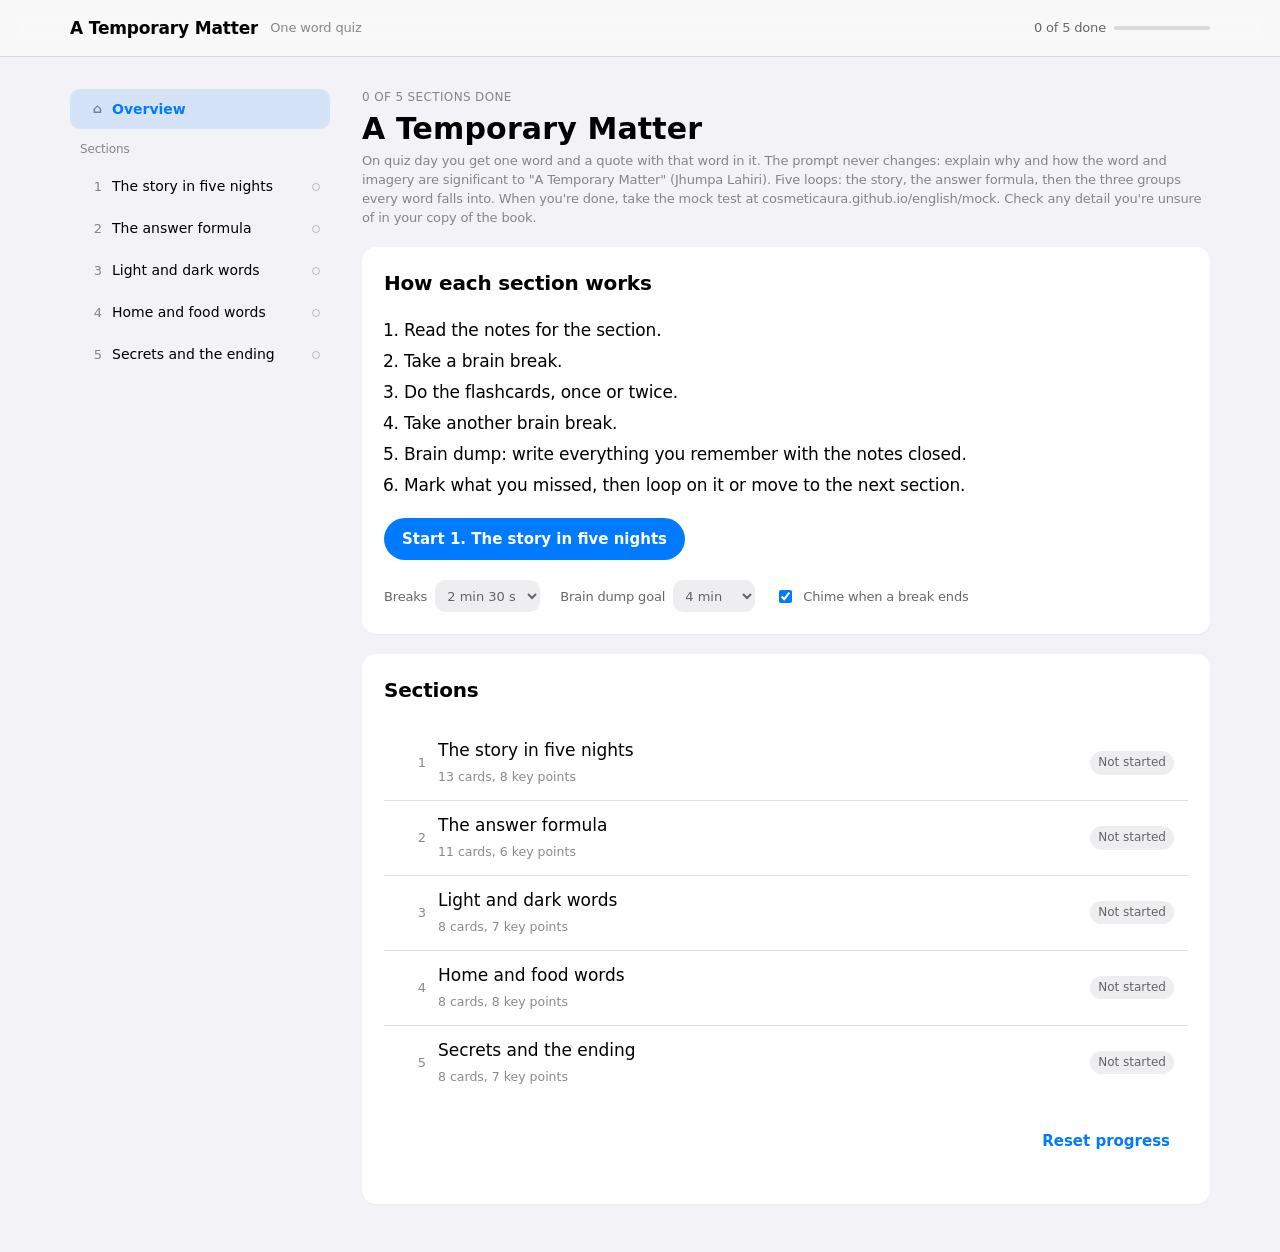
==== commit c26e478d: "Point the study loop to the mock test" ====
--- a/index.html
+++ b/index.html
@@ -324,7 +324,7 @@
 const DECK = {
  "title": "A Temporary Matter",
  "subtitle": "One word quiz",
- "source": "On quiz day you get one word and a quote with that word in it. The prompt never changes: explain why and how the word and imagery are significant to \"A Temporary Matter\" (Jhumpa Lahiri). Five loops: the story, the answer formula, then the three groups every word falls into. Check any detail you're unsure of in your copy of the book.",
+ "source": "On quiz day you get one word and a quote with that word in it. The prompt never changes: explain why and how the word and imagery are significant to \"A Temporary Matter\" (Jhumpa Lahiri). Five loops: the story, the answer formula, then the three groups every word falls into. When you're done, take the mock test at cosmeticaura.github.io/english/mock. Check any detail you're unsure of in your copy of the book.",
  "breakMinutes": 2.5,
  "dumpMinutes": 4,
  "sections": [
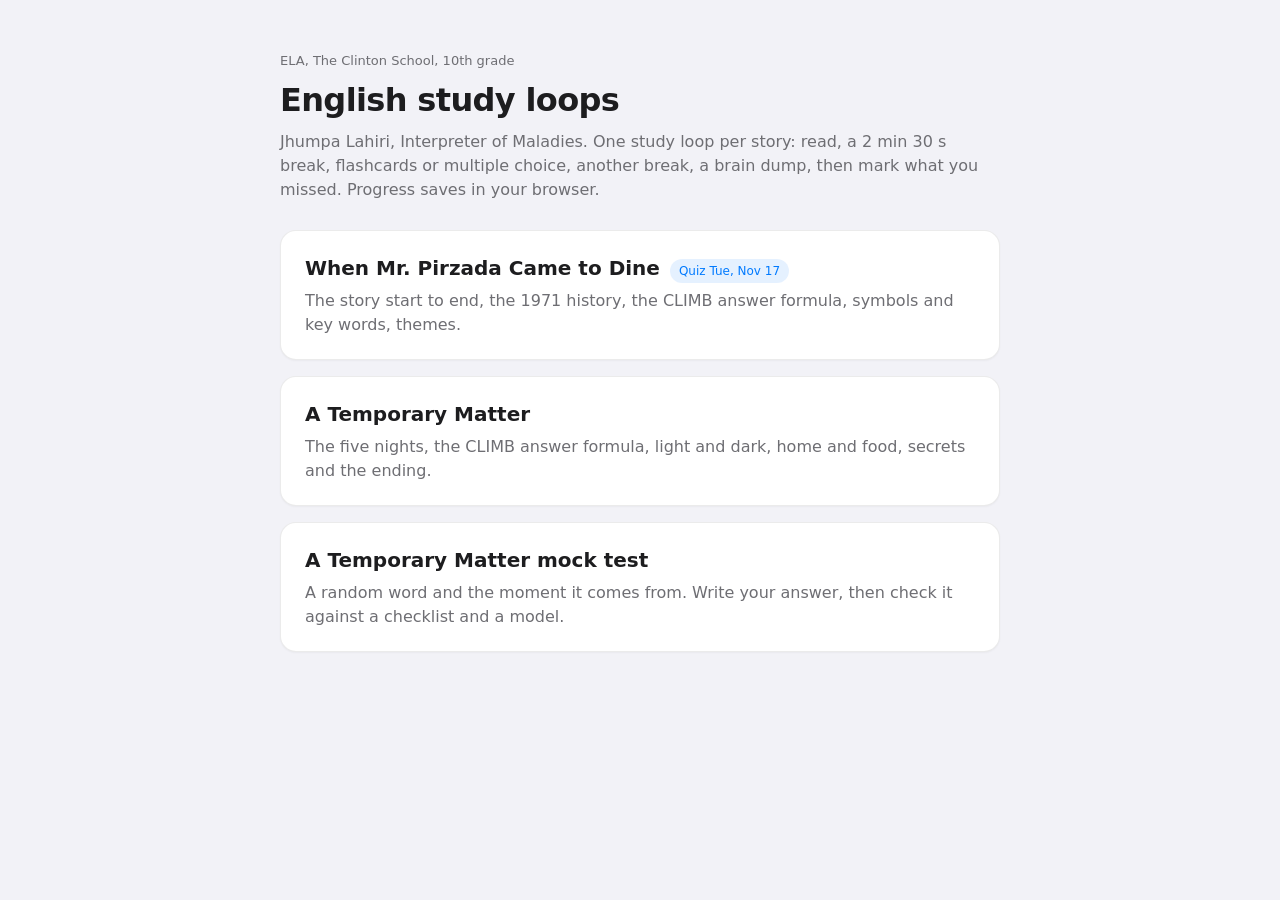
==== commit 110e690c: "Add When Mr. Pirzada Came to Dine loop; keep A Temporary Matter in its own folder; multiple choice m" ====
--- a/index.html
+++ b/index.html
@@ -1,1157 +1,32 @@
 <!doctype html>
-<html lang="en" data-theme="light">
+<html lang="en">
 <head>
 <meta charset="utf-8">
-<meta name="viewport" content="width=device-width, initial-scale=1, viewport-fit=cover">
-<title>A Temporary Matter</title>
-<meta name="claude:viewport-fit-sides" content="cover">
-<script>document.documentElement.setAttribute("data-theme","light")</script>
+<meta name="viewport" content="width=device-width, initial-scale=1">
+<title>English study loops</title>
 <style>
-/* Hector's personaldesign tokens, fully monochrome. Dark leads. Greys carry the page, full ink marks the current step and the key action. Got it and missed are told apart by words and weight, not colour. */
-:root{
-  color-scheme:dark;
-  --bg:#0b0b0d; --surface:#141518; --raised:#1c1d21;
-  --ink:rgb(255 255 255 / .92); --ink-2:rgb(255 255 255 / .62); --ink-3:rgb(255 255 255 / .42); --ink-4:rgb(255 255 255 / .26);
-  --line-edge:rgb(255 255 255 / .12); --line-inner:rgb(255 255 255 / .08);
-  --accent:#ededf0; --on-accent:#0b0b0d;
-  --accent-selection:color-mix(in srgb,var(--accent) 18%,transparent);
-  --accent-focus:color-mix(in srgb,var(--accent) 55%,transparent);
-  --accent-wash:color-mix(in srgb,var(--accent) 9%,transparent);
-  --success:var(--ink); --error:var(--ink-2); --warning:var(--ink-3);
-  --space-tight:4px; --space-inline:8px; --space-row:12px; --space-group:20px; --space-page:20px; --space-s:32px; --space-m:48px;
-  --radius-control:6px; --radius-group:10px; --radius-surface:14px;
-  --motion-state:.12s ease-out; --motion-disclosure:.22s ease-out; --motion-content:.2s ease-in-out; --motion-arrival:.28s cubic-bezier(.2,.9,.3,1);
-  --font:"Inter",-apple-system,BlinkMacSystemFont,"Segoe UI",system-ui,sans-serif;
-}
-@media (prefers-color-scheme:light){
-  :root:not([data-theme="dark"]){
-    color-scheme:light;
-    --bg:#f6f6f7; --surface:#ffffff; --raised:#ffffff;
-    --ink:rgb(0 0 0 / .88); --ink-2:rgb(0 0 0 / .60); --ink-3:rgb(0 0 0 / .42); --ink-4:rgb(0 0 0 / .26);
-    --line-edge:rgb(0 0 0 / .12); --line-inner:rgb(0 0 0 / .08);
-    --accent:#1d1d1f; --on-accent:#ffffff;
-  }
-}
-:root[data-theme="light"]{
-  color-scheme:light;
-  --bg:#f6f6f7; --surface:#ffffff; --raised:#ffffff;
-  --ink:rgb(0 0 0 / .88); --ink-2:rgb(0 0 0 / .60); --ink-3:rgb(0 0 0 / .42); --ink-4:rgb(0 0 0 / .26);
-  --line-edge:rgb(0 0 0 / .12); --line-inner:rgb(0 0 0 / .08);
-  --accent:#1d1d1f; --on-accent:#ffffff;
-}
+:root{--bg:#f2f2f7;--card:#fff;--ink:#1d1d1f;--ink2:#6e6e73;--line:rgb(0 0 0/.08);--blue:#007aff}
 *{box-sizing:border-box}
-html,body{margin:0}
-body{background:var(--bg);color:var(--ink);font:15px/1.55 var(--font);-webkit-font-smoothing:antialiased}
-button,textarea,select,input{font:inherit;color:inherit;accent-color:var(--accent)}
-:focus-visible{outline:2px solid var(--accent-focus);outline-offset:2px}
-.num{font-variant-numeric:tabular-nums}
-h1,h2,h3{margin:0;text-wrap:balance;font-weight:600;letter-spacing:-.01em}
-
-/* Layout: a quiet sticky bar, a section list on the left, the loop on the right. On a phone the list folds into a disclosure. */
-.bar{position:sticky;top:env(safe-area-inset-top,0px);z-index:5;background:color-mix(in srgb,var(--bg) 88%,transparent);backdrop-filter:blur(12px);-webkit-backdrop-filter:blur(12px);border-bottom:1px solid var(--line-inner)}
-.bar-in,.wrap{max-width:1180px;margin:0 auto;padding-left:max(20px,env(safe-area-inset-left,0px));padding-right:max(20px,env(safe-area-inset-right,0px))}
-.bar-in{display:flex;align-items:center;gap:var(--space-row);min-height:56px;padding-block:var(--space-inline)}
-.bar h1{font-size:15px;font-weight:600;min-width:0;overflow:hidden;text-overflow:ellipsis;white-space:nowrap}
-.bar .sub{color:var(--ink-3);font-size:13px;white-space:nowrap}
-.bar .grow{flex:1}
-.meter{display:flex;align-items:center;gap:var(--space-inline);color:var(--ink-2);font-size:13px;white-space:nowrap}
-.meter .track{width:96px;height:4px;border-radius:2px;background:var(--line-edge);overflow:hidden}
-.meter .fill{height:100%;background:var(--ink);border-radius:2px;transition:width var(--motion-disclosure)}
-.wrap{display:grid;grid-template-columns:260px minmax(0,1fr);gap:var(--space-s);padding-block:var(--space-s) var(--space-m)}
-@media (max-width:860px){.wrap{grid-template-columns:minmax(0,1fr);gap:var(--space-group);padding-block:var(--space-group) var(--space-m)}.meter .track{width:56px}.bar .sub{display:none}}
-
-/* Section list */
-.side{position:sticky;top:76px;align-self:start;max-height:calc(100vh - 96px);overflow:auto}
-@media (max-width:860px){.side{position:static;max-height:none;overflow:visible}}
-.side details{border:1px solid var(--line-edge);border-radius:var(--radius-group);background:var(--surface)}
-.side summary{list-style:none;cursor:pointer;padding:var(--space-row) 14px;display:flex;justify-content:space-between;align-items:center;font-weight:500;min-height:44px}
-.side summary::-webkit-details-marker{display:none}
-.side summary .chev{color:var(--ink-3);transition:transform var(--motion-disclosure)}
-.side details[open] summary .chev{transform:rotate(90deg)}
-.side .label{color:var(--ink-3);font-size:12px;font-weight:500;margin:0 0 var(--space-inline) 10px}
-.secs{display:grid;gap:2px;padding:0;margin:0;list-style:none}
-.side details .secs{padding:0 6px 6px}
-.sec{display:grid;grid-template-columns:22px minmax(0,1fr) auto;align-items:center;gap:10px;width:100%;text-align:left;border:0;background:none;padding:9px 10px;border-radius:var(--radius-control);cursor:pointer;min-height:40px;transition:background var(--motion-state)}
-.sec:hover{background:var(--line-inner)}
-.sec[aria-current="true"]{background:var(--accent-selection)}
-.sec .n{color:var(--ink-3);font-size:13px;text-align:right}
-.sec .t{font-size:14px;overflow:hidden;text-overflow:ellipsis;white-space:nowrap}
-.dot{width:8px;height:8px;border-radius:50%;border:1.5px solid var(--ink-4)}
-.dot.active{border-color:var(--accent);background:var(--accent)}
-.dot.done{border-color:var(--success);background:var(--success)}
-.dot.revisit{border-color:var(--ink-2);border-style:dashed;background:transparent}
-
-/* Main panel */
-.main{min-width:0;display:grid;gap:var(--space-group);align-content:start}
-.head{display:flex;align-items:center;gap:var(--space-group)}
-.head .txt{min-width:0;display:grid;gap:var(--space-tight)}
-.eyebrow{color:var(--ink-3);font-size:13px}
-.head h2{font-size:26px;line-height:1.2}
-.ring{flex:none;width:112px;height:112px}
-.ring text{font-family:var(--font)}
-@media (max-width:560px){.ring{width:84px;height:84px}.head h2{font-size:21px}}
-.steps{display:flex;flex-wrap:wrap;gap:6px;margin:0;padding:0;list-style:none}
-.steps button{font-size:12.5px;color:var(--ink-3);padding:4px 10px;min-height:28px;border-radius:var(--radius-control);border:1px solid var(--line-inner);background:none;cursor:pointer;transition:border-color var(--motion-state),color var(--motion-state),background var(--motion-state)}
-.steps button:hover{color:var(--ink);border-color:var(--line-edge)}
-.steps button.now{color:var(--ink);border-color:var(--accent);background:var(--accent-wash)}
-.steps button.past{color:var(--ink-2)}
-.head .txt{flex:1}
-.secnav{display:flex;gap:var(--space-tight);align-self:flex-start}
-.secnav .btn{min-height:32px;padding:0 10px;font-size:13px}
-@media (max-width:560px){.head{flex-wrap:wrap}.secnav{width:100%;justify-content:space-between;order:3}}
-/* Clocks: a dial that sweeps down smoothly, digits that roll in when they change */
-.dial{position:relative;width:min(240px,68vw);aspect-ratio:1;display:grid;place-items:center}
-.dial svg{position:absolute;inset:0;width:100%;height:100%;transform:rotate(-90deg);overflow:visible}
-.dial-track{fill:none;stroke:var(--line-edge);stroke-width:3}
-.dial-arc{fill:none;stroke:var(--ink);stroke-width:4;stroke-linecap:round}
-.dial-head{fill:var(--ink)}
-.dial .clock{position:relative}
-.dial.soon .dial-arc,.dial.soon .dial-head{animation:soon 1s ease-in-out infinite}
-@keyframes soon{50%{opacity:.45}}
-.dial.over{animation:over .9s var(--motion-arrival) 1}
-@keyframes over{0%{transform:scale(1)}40%{transform:scale(1.04)}100%{transform:scale(1)}}
-.clock{display:inline-flex;overflow:hidden}
-.clock .d{display:inline-block}
-.clock .d.roll{animation:roll .34s cubic-bezier(.2,.9,.3,1)}
-@keyframes roll{from{transform:translateY(-55%);opacity:0}to{transform:none;opacity:1}}
-.mini{width:44px;height:44px;flex:none}
-.mini svg{transform:rotate(-90deg);width:100%;height:100%;overflow:visible}
-.mini .dial-arc{stroke-width:4}
-.mini.full .dial-arc{animation:none}
-/* Sketch canvas for the brain dump */
-.sketch{display:grid;gap:var(--space-inline)}
-.sketch .tools{display:flex;flex-wrap:wrap;gap:var(--space-tight);align-items:center}
-.sketch .tools .btn{min-height:32px;padding:0 12px;font-size:13px}
-.sketch .tools .btn[aria-pressed="true"]{border-color:var(--accent);background:var(--accent-wash)}
-.pad{width:100%;height:340px;display:block;border:1px solid var(--line-edge);border-radius:var(--radius-group);background:var(--bg);touch-action:none;cursor:crosshair}
-.pad.ro{height:auto;aspect-ratio:2.4;cursor:default}
-.panel{background:var(--surface);border:1px solid var(--line-edge);border-radius:var(--radius-surface);padding:var(--space-s);display:grid;gap:var(--space-group);animation:arrive var(--motion-arrival)}
-@media (max-width:560px){.panel{padding:var(--space-group)}}
-@keyframes arrive{from{opacity:.4;transform:translateY(6px)}to{opacity:1;transform:none}}
-.panel h3{font-size:17px}
-.muted{color:var(--ink-2)}
-.small{font-size:13px;color:var(--ink-3)}
-.actions{display:flex;flex-wrap:wrap;gap:var(--space-inline);align-items:center}
-.actions .grow{flex:1}
-.btn{color:var(--ink);display:inline-flex;align-items:center;justify-content:center;gap:var(--space-inline);min-height:40px;padding:0 16px;border-radius:var(--radius-control);border:1px solid var(--line-edge);background:var(--raised);cursor:pointer;font-weight:500;font-size:14px;text-decoration:none;transition:background var(--motion-state),border-color var(--motion-state),transform var(--motion-state)}
-.btn:hover{border-color:var(--ink-4)}
-.btn:active{transform:scale(.98)}
-.btn.primary{background:var(--accent);border-color:var(--accent);color:var(--on-accent)}
-.btn.primary:hover{background:color-mix(in srgb,var(--accent) 88%,var(--ink))}
-.btn.quiet{background:none;border-color:transparent;color:var(--ink-2)}
-.btn.quiet:hover{color:var(--ink);background:var(--line-inner)}
-.btn[disabled]{opacity:.4;cursor:default}
-kbd{font:500 11px/1 var(--font);color:var(--ink-3);border:1px solid var(--line-edge);border-radius:4px;padding:2px 5px}
-.btn.primary kbd{color:inherit;border-color:color-mix(in srgb,var(--on-accent) 40%,transparent)}
-
-/* Notes */
-.notes{display:grid;gap:var(--space-row);max-width:72ch}
-.notes p{margin:0}
-.notes h4{margin:var(--space-inline) 0 0;font-size:15px;font-weight:600}
-.notes ul{margin:0;padding-left:20px;display:grid;gap:6px}
-.notes strong{font-weight:600}
-.key{border-left:2px solid var(--accent);padding:var(--space-inline) var(--space-row);background:var(--accent-wash);border-radius:0 var(--radius-control) var(--radius-control) 0}
-.tablewrap{overflow-x:auto;border:1px solid var(--line-edge);border-radius:var(--radius-group)}
-.notes table{border-collapse:collapse;width:100%;font-size:14px}
-.notes th,.notes td{text-align:left;vertical-align:top;padding:8px 12px;border-bottom:1px solid var(--line-inner)}
-.notes th{font-weight:600;color:var(--ink-2);font-size:13px}
-.notes tr:last-child td{border-bottom:0}
-.notes td.group{font-weight:600;color:var(--ink-2);padding-top:14px}
-.notes figure{margin:0;display:grid;gap:6px}
-.notes figure img{width:100%;max-width:640px;border-radius:var(--radius-group);background:#fff;border:1px solid var(--line-edge)}
-.notes figcaption{font-size:13px;color:var(--ink-3)}
-.focus{border:1px solid var(--accent-focus);border-radius:var(--radius-group);padding:var(--space-row) 14px;display:grid;gap:6px;background:var(--accent-wash)}
-.focus ul{margin:0;padding-left:20px;display:grid;gap:4px}
-
-/* Break timer */
-.timer{display:grid;justify-items:center;gap:var(--space-row);padding-block:var(--space-group);text-align:center}
-.clock{font-size:64px;font-weight:600;letter-spacing:-.03em;line-height:1}
-@media (max-width:560px){.clock{font-size:52px}}
-.timer .bar2{width:min(360px,100%);height:4px;border-radius:2px;background:var(--line-edge);overflow:hidden}
-.timer .bar2 i{display:block;height:100%;background:var(--ink);transition:width 1s linear}
-
-/* Flashcards */
-.card{position:relative;min-height:230px;border:1px solid var(--line-edge);border-radius:var(--radius-surface);background:var(--raised);display:grid;place-items:center;padding:var(--space-s) var(--space-group);text-align:center;cursor:pointer;user-select:none;transition:border-color var(--motion-state)}
-.card:hover{border-color:var(--ink-4)}
-.card .side-l{position:absolute;top:12px;left:16px;font-size:12px;color:var(--ink-3)}
-.card .front{font-size:22px;font-weight:600;line-height:1.3;max-width:34ch}
-.card .term{font-size:13px;color:var(--ink-3);margin-bottom:var(--space-inline)}
-.card .back{font-size:17px;line-height:1.5;max-width:52ch;color:var(--ink);white-space:pre-line}
-.card .hint{position:absolute;bottom:12px;font-size:12px;color:var(--ink-3)}
-.card.flash-ok{animation:ok .35s ease-out}
-.card.flash-no{animation:no .35s ease-out}
-@keyframes ok{0%{border-color:var(--success)}100%{border-color:var(--line-edge)}}
-@keyframes no{0%,100%{transform:none}25%{transform:translateX(-6px)}75%{transform:translateX(6px)}}
-.fcbar{display:flex;align-items:center;gap:var(--space-row);font-size:13px;color:var(--ink-3)}
-.fcbar .track{flex:1;height:4px;border-radius:2px;background:var(--line-edge);overflow:hidden}
-.fcbar .track i{display:block;height:100%;background:var(--ink);transition:width var(--motion-disclosure)}
-.btn.ok{border-color:color-mix(in srgb,var(--success) 50%,transparent)}
-.btn.no{border-color:color-mix(in srgb,var(--error) 50%,transparent)}
-.tally{display:flex;gap:var(--space-group);flex-wrap:wrap}
-.tally div{display:grid;gap:2px}
-.tally b{font-size:28px;font-weight:600}
-.okc{color:var(--success)} .noc{color:var(--error)}
-.quiz{display:flex;flex-wrap:wrap;gap:var(--space-inline);align-items:center;padding-top:var(--space-row);border-top:1px solid var(--line-inner)}
-.copybox{width:100%;min-height:120px;border:1px solid var(--line-edge);border-radius:var(--radius-control);background:var(--bg);padding:10px;font-size:12px}
-
-/* Brain dump */
-textarea.dump{width:100%;min-height:300px;resize:vertical;border:1px solid var(--line-edge);border-radius:var(--radius-group);background:var(--bg);padding:14px 16px;line-height:1.6;font-size:15px}
-textarea.dump:focus{outline:none;border-color:var(--accent-focus)}
-.dumptime{display:flex;align-items:baseline;gap:var(--space-inline)}
-.dumptime b{font-size:22px;font-weight:600}
-
-/* Mark */
-.mark{display:grid;grid-template-columns:minmax(0,1fr) minmax(0,1fr);gap:var(--space-group)}
-@media (max-width:760px){.mark{grid-template-columns:minmax(0,1fr)}}
-.mine{border:1px solid var(--line-inner);border-radius:var(--radius-group);padding:14px 16px;white-space:pre-wrap;color:var(--ink-2);font-size:14px;max-height:460px;overflow:auto;background:var(--bg)}
-.pts{display:grid;gap:6px;margin:0;padding:0;list-style:none}
-.pt{display:grid;grid-template-columns:22px minmax(0,1fr);gap:10px;align-items:start;width:100%;text-align:left;padding:10px 12px;border:1px solid var(--line-inner);border-radius:var(--radius-control);background:none;cursor:pointer;font-size:14px;line-height:1.45;transition:background var(--motion-state),border-color var(--motion-state)}
-.pt:hover{border-color:var(--line-edge)}
-.pt .box{width:18px;height:18px;margin-top:1px;border-radius:5px;border:1.5px solid var(--ink-4);display:grid;place-items:center}
-.pt[aria-pressed="true"]{border-color:color-mix(in srgb,var(--success) 45%,transparent);background:color-mix(in srgb,var(--success) 8%,transparent)}
-.pt[aria-pressed="true"] .box{background:var(--success);border-color:var(--success)}
-.pt[aria-pressed="true"] .box::after{content:"";width:5px;height:9px;border:solid var(--bg);border-width:0 2px 2px 0;transform:translateY(-1px) rotate(45deg)}
-.score{font-size:15px}
-
-/* Overview */
-.how{display:grid;gap:6px;margin:0;padding-left:20px}
-.rows{display:grid;gap:6px;margin:0;padding:0;list-style:none}
-.row{display:grid;grid-template-columns:28px minmax(0,1fr) auto;gap:var(--space-row);align-items:center;width:100%;text-align:left;padding:12px 14px;border:1px solid var(--line-inner);border-radius:var(--radius-group);background:none;cursor:pointer;min-height:52px;transition:border-color var(--motion-state),background var(--motion-state)}
-.row:hover{border-color:var(--line-edge);background:var(--line-inner)}
-.row .n{color:var(--ink-3);font-size:13px;text-align:right}
-.row .t{font-weight:500;min-width:0}
-.row .meta{font-size:12.5px;color:var(--ink-3)}
-.chip{font-size:12px;padding:3px 8px;border-radius:var(--radius-control);border:1px solid var(--line-edge);color:var(--ink-2);white-space:nowrap}
-.chip.active{border-color:var(--accent-focus);color:var(--ink)}
-.chip.done{border-color:color-mix(in srgb,var(--success) 50%,transparent);color:var(--success)}
-.chip.revisit{border-style:dashed;color:var(--ink)}
-.settings{display:flex;flex-wrap:wrap;gap:var(--space-group);align-items:center;font-size:13px;color:var(--ink-2)}
-.settings label{display:flex;gap:var(--space-inline);align-items:center}
-.settings select{background:var(--raised);border:1px solid var(--line-edge);border-radius:var(--radius-control);padding:6px 8px;min-height:32px}
-.toast{position:fixed;left:50%;bottom:calc(20px + env(safe-area-inset-bottom,0px));transform:translateX(-50%);background:var(--raised);border:1px solid var(--line-edge);border-radius:var(--radius-group);padding:10px 16px;font-size:14px;box-shadow:0 8px 24px rgb(0 0 0 / .25);z-index:10;animation:arrive var(--motion-arrival)}
-.confirm{display:flex;flex-wrap:wrap;gap:var(--space-inline);align-items:center;padding:var(--space-row) 14px;border:1px solid color-mix(in srgb,var(--error) 45%,transparent);border-radius:var(--radius-group)}
-@media (prefers-reduced-motion:reduce){*{transition-duration:.01s!important;animation:none!important}}
-
-/* Apple light look */
-:root:root:root:root{color-scheme:light;--bg:#f2f2f7;--surface:#fff;--raised:#fff;--ink:#000;--ink-2:rgba(60,60,67,.78);--ink-3:rgba(60,60,67,.6);--ink-4:rgba(60,60,67,.3);--line-edge:rgba(60,60,67,.16);--line-inner:rgba(60,60,67,.1);--accent:#007aff;--on-accent:#fff;--success:#34c759;--error:#ff3b30;--fill:rgba(118,118,128,.12);--radius-control:10px;--radius-group:12px;--radius-surface:14px;--font:-apple-system,BlinkMacSystemFont,"SF Pro Text","Helvetica Neue",system-ui,sans-serif}
-body{font-size:17px;line-height:1.47;letter-spacing:-.01em}
-.bar{background:rgba(249,249,249,.85);border-bottom:.5px solid var(--line-edge)}
-.bar h1{font-size:17px}
-.meter .fill{background:var(--accent)}
-.head h2{font-size:30px;font-weight:700;letter-spacing:.005em}
-.eyebrow{text-transform:uppercase;font-size:12px;letter-spacing:.03em}
-.panel{border:0;border-radius:var(--radius-surface);box-shadow:0 1px 2px rgba(0,0,0,.04);padding:22px}
-.panel h3{font-size:20px;font-weight:700}
-.btn{border:0;border-radius:999px;background:var(--fill);color:var(--accent);font-weight:600;font-size:15px;min-height:42px;padding:0 18px}
-.btn:hover{border:0;background:rgba(118,118,128,.18)}
-.btn.primary{background:var(--accent);color:#fff}.btn.primary:hover{background:#0a6fe6}
-.btn.quiet{background:none;color:var(--accent)}.btn.quiet:hover{background:var(--fill);color:var(--accent)}
-.btn.ok{background:rgba(52,199,89,.15);color:#1f8a3b}.btn.no{background:rgba(255,59,48,.12);color:#d70015}
-kbd{border:0;background:rgba(255,255,255,.25);color:inherit;opacity:.8}
-.btn:not(.primary) kbd{background:rgba(0,0,0,.06)}
-.steps{background:var(--fill);border-radius:10px;padding:3px;gap:2px;display:inline-flex}
-.steps button{border:0;border-radius:8px;color:var(--ink);font-size:13px;font-weight:500;min-height:30px;padding:4px 10px}
-.steps button.past{color:var(--ink-2)}
-.steps button.now{background:#fff;color:#000;box-shadow:0 1px 3px rgba(0,0,0,.14);font-weight:600}
-.steps button:hover{border:0}
-.side details,.rows .row{border:0;background:#fff}
-.side details{border-radius:12px}
-.sec{border-radius:10px}
-.sec[aria-current="true"]{background:rgba(0,122,255,.12);color:var(--accent);font-weight:600}
-.dot.active{background:var(--accent);border-color:var(--accent)}.dot.done{background:var(--success);border-color:var(--success)}.dot.revisit{border-color:var(--warning,#ff9500)}
-.rows{gap:0;background:#fff;border-radius:12px;overflow:hidden}
-.rows li + li .row{border-top:.5px solid var(--line-edge);border-radius:0}
-.rows .row{border-radius:0}
-.chip{border:0;background:var(--fill);border-radius:999px}
-.chip.active{background:rgba(0,122,255,.12);color:var(--accent)}.chip.done{background:rgba(52,199,89,.15);color:#1f8a3b}.chip.revisit{background:rgba(255,149,0,.15);color:#c56a00;border:0}
-.key{border-left:3px solid var(--accent);background:rgba(0,122,255,.07)}
-.notes h4{font-size:17px;margin-top:12px}
-.focus{border:0;background:rgba(255,149,0,.12)}
-.card{border:0;box-shadow:0 2px 12px rgba(0,0,0,.08);border-radius:16px}
-.fcbar .track i,.timer .bar2 i{background:var(--accent)}
-.dial-arc{stroke:var(--accent)}.dial-head{fill:var(--accent)}
-.okc{color:#1f8a3b}.noc{color:#d70015}
-textarea.dump,.pad,.mine{background:#fff;border:.5px solid var(--line-edge)}
-textarea.dump:focus{border-color:var(--accent);box-shadow:0 0 0 3px rgba(0,122,255,.15)}
-.pt{border:0;background:var(--fill);border-radius:10px}
-.pt[aria-pressed="true"]{background:rgba(52,199,89,.15)}
-.pt[aria-pressed="true"] .box{background:var(--success);border-color:var(--success)}
-.pt[aria-pressed="true"] .box::after{border-color:#fff}
-.settings select{border:0;background:var(--fill)}
-
-/* Quizlet style swipe cues */
-.card{touch-action:pan-y;transition:transform .2s ease-out,box-shadow .2s,background .2s;will-change:transform}
-.card.drag{transition:none}
-.card .stamp{position:absolute;top:14px;font-size:14px;font-weight:700;padding:5px 14px;border-radius:999px;opacity:0;transition:opacity .15s;pointer-events:none}
-.card .stamp.ok{right:16px;color:#1f8a3b;background:rgba(52,199,89,.16);border:2px solid #34c759;transform:rotate(8deg)}
-.card .stamp.no{left:16px;color:#d70015;background:rgba(255,59,48,.12);border:2px solid #ff3b30;transform:rotate(-8deg)}
-.card.tint-ok{background:#effbf2;box-shadow:0 0 0 3px #34c759,0 8px 24px rgba(52,199,89,.25)}
-.card.tint-no{background:#fff1f0;box-shadow:0 0 0 3px #ff3b30,0 8px 24px rgba(255,59,48,.22)}
-.card.tint-ok .stamp.ok,.card.tint-no .stamp.no{opacity:1}
-.card.tint-ok .side-l,.card.tint-no .side-l{opacity:0}
-.card.fly-ok{animation:flyR .34s cubic-bezier(.4,0,.6,1) forwards}
-.card.fly-no{animation:flyL .34s cubic-bezier(.4,0,.6,1) forwards}
-@keyframes flyR{0%{transform:translateX(0) rotate(0)}100%{transform:translateX(120%) rotate(16deg);opacity:0}}
-@keyframes flyL{0%{transform:translateX(0) rotate(0)}100%{transform:translateX(-120%) rotate(-16deg);opacity:0}}
-.card.enter{animation:cardIn .26s cubic-bezier(.2,.9,.3,1)}
-@keyframes cardIn{from{transform:translateY(14px) scale(.96);opacity:0}to{transform:none;opacity:1}}
-.card.flipin{animation:flipIn .22s ease-out}
-@keyframes flipIn{from{transform:perspective(900px) rotateX(70deg);opacity:.4}to{transform:none;opacity:1}}
-.panel:has(.card){overflow:hidden}
-.cnt{display:inline-grid;place-items:center;min-width:26px;height:26px;padding:0 8px;border-radius:999px;font-weight:700;font-size:14px;font-variant-numeric:tabular-nums}
-.btn.no .cnt{background:#ff3b30;color:#fff}.btn.ok .cnt{background:#34c759;color:#fff}
-.btn.no,.btn.ok{min-width:150px}
-.btn.no:not([disabled]){background:rgba(255,59,48,.12);color:#d70015}.btn.ok:not([disabled]){background:rgba(52,199,89,.16);color:#1f8a3b}
-.btn.bump{animation:bump .3s ease-out}
-@keyframes bump{40%{transform:scale(1.08)}}
-.swipehint{text-align:center;font-size:13px;color:var(--ink-3);margin-top:-8px}
-@media (prefers-reduced-motion:reduce){.card.fly-ok,.card.fly-no,.card.enter,.card.flipin,.btn.bump{animation:none}}
-.learned{margin:0;font-size:17px}.learned b{color:#1f8a3b;font-size:22px}
+body{margin:0;background:var(--bg);color:var(--ink);font:16px/1.5 -apple-system,BlinkMacSystemFont,"SF Pro Text","Inter",system-ui,sans-serif;-webkit-font-smoothing:antialiased}
+main{max-width:760px;margin:0 auto;padding:48px 20px 64px;display:grid;gap:16px}
+.eyebrow{color:var(--ink2);font-size:13px}
+h1{font-size:32px;margin:4px 0 6px;letter-spacing:-.02em}
+.sub{color:var(--ink2);margin:0 0 12px}
+a.unit{display:grid;gap:6px;background:var(--card);border-radius:16px;padding:22px 24px;text-decoration:none;color:inherit;box-shadow:0 1px 2px rgb(0 0 0/.04);border:1px solid var(--line);transition:border-color .15s}
+a.unit:hover{border-color:var(--blue)}
+.top{display:flex;align-items:baseline;gap:10px;flex-wrap:wrap}
+h2{font-size:20px;margin:0}
+.chip{font-size:12px;color:var(--blue);background:rgb(0 122 255/.1);padding:3px 9px;border-radius:999px}
+p{margin:0;color:var(--ink2)}
 </style>
 </head>
 <body>
-<header class="bar"><div class="bar-in">
-  <h1 id="title"></h1><span class="sub" id="sub"></span><span class="grow"></span>
-  <div class="meter" id="meter"></div>
-</div></header>
-<div class="wrap">
-  <nav class="side" id="side" aria-label="Sections"></nav>
-  <main class="main" id="main"></main>
-</div>
-<div id="toast" class="toast" hidden></div>
-<script>
-/* DECK_START */
-const DECK = {
- "title": "A Temporary Matter",
- "subtitle": "One word quiz",
- "source": "On quiz day you get one word and a quote with that word in it. The prompt never changes: explain why and how the word and imagery are significant to \"A Temporary Matter\" (Jhumpa Lahiri). Five loops: the story, the answer formula, then the three groups every word falls into. When you're done, take the mock test at cosmeticaura.github.io/english/mock. Check any detail you're unsure of in your copy of the book.",
- "breakMinutes": 2.5,
- "dumpMinutes": 4,
- "sections": [
-  {
-   "id": "story",
-   "title": "The story in five nights",
-   "quizlet": "",
-   "notes": [
-    {
-     "img": "img/timeline.svg",
-     "alt": "Timeline of the five nights and each confession",
-     "caption": "Read it left to right. Blue lines are the confessions."
-    },
-    {
-     "h": "Who and where"
-    },
-    {
-     "list": [
-      "**Shoba and Shukumar**, a married couple in their thirties in Boston.",
-      "Shukumar is a grad student who works on his dissertation at home, in the room that was going to be the nursery. Shoba edits textbooks and works at an office.",
-      "Six months ago their baby was **stillborn**. Shukumar was away at a conference in **Baltimore**, so Shoba went through it alone.",
-      "Since then they live like strangers in the same house. They eat apart, go to bed at different times and barely talk."
-     ]
-    },
-    {
-     "h": "What happens"
-    },
-    {
-     "p": "A notice from the electric company says the power will be cut at 8 pm for an hour for five nights while a line gets repaired. The title comes from it: the outage is **a temporary matter**."
-    },
-    {
-     "p": "In the dark, Shoba remembers a game from her grandmother's house in India: during blackouts everyone had to say something. She suggests they each tell the other something they've never said. Every night the confessions get bigger, and the two of them get closer."
-    },
-    {
-     "key": "The twist: on night 5 the power is already fixed. Shoba lights the candles anyway, then turns the lights ON and tells him she's found an apartment and is leaving. She had been planning it the whole time. He answers with the one secret he'd kept: the baby was a boy and he held him. She turns the light off and they cry together, \"for the things they now knew.\""
-    }
-   ],
-   "cards": [
-    [
-     "Who are the two main characters?",
-     "Shoba and Shukumar, a married couple"
-    ],
-    [
-     "What happened six months before the story?",
-     "Their baby was stillborn"
-    ],
-    [
-     "Where was Shukumar when the baby died?",
-     "At an academic conference in Baltimore"
-    ],
-    [
-     "What does the electric company notice say?",
-     "The power will be cut at 8 pm for an hour, five nights in a row, for repairs"
-    ],
-    [
-     "Where does the title come from?",
-     "The notice calls the outage a temporary matter"
-    ],
-    [
-     "Where does the confession game come from?",
-     "Shoba's grandmother's house in India, during blackouts"
-    ],
-    [
-     "Night 1 confessions",
-     "She read his address book to see if she was in it. He forgot to tip the waiter on their first date and went back the next day"
-    ],
-    [
-     "Night 2 confessions",
-     "She went out with a friend when his grieving mother was visiting. He cheated on a test after his father died"
-    ],
-    [
-     "Night 3 confessions",
-     "He returned the sweater vest she gave him. She let him talk to his department head with pâté on his face"
-    ],
-    [
-     "Night 4 confessions",
-     "He kept a magazine picture of a woman. She never liked the poem he got published"
-    ],
-    [
-     "What happens on night 5?",
-     "Power is fixed early. She turns the lights on and says she's leaving. He tells her the baby was a boy and he held him"
-    ],
-    [
-     "How does the story end?",
-     "She turns off the light and they cry together for the things they now know"
-    ],
-    [
-     "Where does Shukumar work?",
-     "In the room that was meant to be the nursery"
-    ]
-   ],
-   "points": [
-    "The baby was stillborn six months ago while Shukumar was in Baltimore",
-    "They live like strangers: eating apart, barely talking",
-    "The notice: power off at 8 pm, one hour, five nights. The title comes from it",
-    "The game comes from Shoba's grandmother in India",
-    "Confessions get bigger each night and they get closer (kiss, then sex)",
-    "Night 5: power fixed early, she turns the lights on and says she's moving out",
-    "His answer: the baby was a boy, he held him",
-    "Ending: lights off, they cry together for what they now know"
-   ]
-  },
-  {
-   "id": "climb",
-   "title": "The answer formula",
-   "quizlet": "",
-   "notes": [
-    {
-     "img": "img/climb.svg",
-     "alt": "CLIMB staircase: context, literal, imagery, meaning, bigger picture",
-     "caption": "Climb from C to B. The higher steps are where the points are."
-    },
-    {
-     "key": "**CLIMB** = Context, Literal, Imagery, Meaning, Bigger picture."
-    },
-    {
-     "p": "The prompt asks two things. **Why** the word matters is the theme it builds (M). **How** it matters is the way Lahiri uses it: as a symbol, a contrast, irony or foreshadowing (B). Answer both or you lose half the question."
-    },
-    {
-     "h": "What each step sounds like"
-    },
-    {
-     "table": {
-      "head": [
-       "Step",
-       "What you write"
-      ],
-      "rows": [
-       [
-        "C Context",
-        "\"This happens on night 2, when Shoba and Shukumar sit on the porch in the dark.\""
-       ],
-       [
-        "L Literal",
-        "\"Here the dark just means the power is out.\""
-       ],
-       [
-        "I Imagery",
-        "\"The image of two faces you can't see makes the scene feel private and safe.\""
-       ],
-       [
-        "M Meaning (why)",
-        "\"It shows they can only be honest when they don't have to look at each other.\""
-       ],
-       [
-        "B Bigger picture (how)",
-        "\"The dark becomes a symbol. On night 5 Shoba turns the lights on to tell the truth, and they end up crying in the dark again.\""
-       ]
-      ]
-     }
-    },
-    {
-     "h": "Words to use for how"
-    },
-    {
-     "list": [
-      "**Symbol**: an object that stands for a bigger idea (the nursery stands for the loss).",
-      "**Contrast**: before vs after (the full pantry vs eating leftovers apart).",
-      "**Irony**: the opposite of what you'd expect (the game that brings them closer is how she leaves).",
-      "**Foreshadowing**: a hint of the end (the title says this is temporary).",
-      "**Motif**: an image that keeps coming back (light and dark every night)."
-     ]
-    },
-    {
-     "h": "Tips"
-    },
-    {
-     "list": [
-      "Quote the word and explain it. Never just retell the plot.",
-      "Always link to the ending. Night 5 is where every word pays off.",
-      "If you're stuck, find the word's group in the next sections and use that group's theme."
-     ]
-    }
-   ],
-   "cards": [
-    [
-     "CLIMB",
-     "Context, Literal, Imagery, Meaning, Bigger picture"
-    ],
-    [
-     "Which step answers WHY?",
-     "M, meaning: the theme the word builds"
-    ],
-    [
-     "Which step answers HOW?",
-     "B, bigger picture: symbol, contrast, irony, foreshadowing, motif"
-    ],
-    [
-     "Symbol",
-     "An object that stands for a bigger idea"
-    ],
-    [
-     "Contrast",
-     "Putting before and after side by side to show change"
-    ],
-    [
-     "Irony",
-     "The opposite of what you'd expect happens"
-    ],
-    [
-     "Foreshadowing",
-     "An early hint at the ending"
-    ],
-    [
-     "Motif",
-     "An image that keeps coming back"
-    ],
-    [
-     "Imagery",
-     "Words that make you see, hear, feel or taste something, and the mood that creates"
-    ],
-    [
-     "Biggest mistake on this quiz",
-     "Retelling the plot instead of explaining the word"
-    ],
-    [
-     "What should every answer link back to?",
-     "The ending on night 5"
-    ]
-   ],
-   "points": [
-    "CLIMB: context, literal, imagery, meaning, bigger picture",
-    "Why = the theme the word builds",
-    "How = the technique: symbol, contrast, irony, foreshadowing or motif",
-    "Imagery means what you see or feel and the mood it creates",
-    "Explain the word, don't retell the plot",
-    "Every answer links to the ending"
-   ]
-  },
-  {
-   "id": "dark",
-   "title": "Light and dark words",
-   "quizlet": "",
-   "notes": [
-    {
-     "img": "img/words.svg",
-     "alt": "Three groups of words: light and dark, home and food, secrets and the end"
-    },
-    {
-     "key": "Theme for this group: they can only be honest when they can't see each other. Light means facing the truth."
-    },
-    {
-     "table": {
-      "head": [
-       "Word",
-       "Why it matters"
-      ],
-      "rows": [
-       [
-        "Dark, darkness",
-        "It hides their faces, so they can finally talk. It makes the house private and safe, like being children telling secrets. But it also hides things: Shoba is planning to leave the whole time. At the end they go back into the dark to cry together."
-       ],
-       [
-        "Candle, candlelight",
-        "The candles are left over from a surprise birthday party Shoba threw for Shukumar, with over a hundred guests. Small light from a happier time. A candle burns down and goes out, so it's temporary like their closeness. It also feels romantic, like the early dates they confess about."
-       ],
-       [
-        "Light, lights, lamp",
-        "Truth and exposure. On night 5 Shoba turns the lights on to tell him she's leaving: she wants to say it in plain light, with nothing hidden. When the light comes back, the marriage ends."
-       ],
-       [
-        "Notice, temporary",
-        "The title. The outage is a temporary matter, but so is their new closeness, and maybe the marriage. Irony: the outage ends a night early, and what seemed temporary (the distance) turns out to be permanent."
-       ],
-       [
-        "Electricity, power, hour",
-        "Power cut for one hour is a set time limit: they only open up when it's scheduled and safe. \"Power\" also hints at who has control. Shoba sets the rules of the game and decides when it ends."
-       ],
-       [
-        "Window, reflection",
-        "On night 2 Shukumar sees the two of them reflected in the window. It's the first time in months they look like a couple, and he wonders when their last photo together was."
-       ]
-      ]
-     }
-    },
-    {
-     "p": "**How:** light and dark is a **motif** (every night) and a **contrast** (dark = honest and close, light = truth that splits them)."
-    }
-   ],
-   "cards": [
-    [
-     "Why does the dark matter?",
-     "They can be honest when they can't see each other's faces. It also hides that Shoba is planning to leave"
-    ],
-    [
-     "Where do the candles come from?",
-     "A surprise birthday party Shoba threw for Shukumar"
-    ],
-    [
-     "What do the candles stand for?",
-     "Happier times, and closeness that is small and burns out (temporary)"
-    ],
-    [
-     "What does light stand for?",
-     "Truth and exposure. Shoba turns the lights on to say she's leaving"
-    ],
-    [
-     "Why is \"temporary\" ironic?",
-     "The outage ends early, the closeness is temporary, but the loss and the split are permanent"
-    ],
-    [
-     "What does the window reflection show?",
-     "For a moment they look like a couple again"
-    ],
-    [
-     "Technique for light and dark",
-     "Motif and contrast"
-    ],
-    [
-     "How does the story end with light?",
-     "Shoba turns the light back off and they cry together in the dark"
-    ]
-   ],
-   "points": [
-    "Dark lets them be honest without seeing each other",
-    "Dark also hides Shoba's plan to leave",
-    "Candles come from his surprise birthday party: past happiness, closeness that burns out",
-    "Light means truth: she turns the lights on to say she's leaving",
-    "Temporary is ironic: the outage ends, the loss is permanent",
-    "They end crying together back in the dark",
-    "How: motif and contrast"
-   ]
-  },
-  {
-   "id": "home",
-   "title": "Home and food words",
-   "quizlet": "",
-   "notes": [
-    {
-     "key": "Theme for this group: the house was set up for a family that never came. What's left is a home running on leftovers."
-    },
-    {
-     "table": {
-      "head": [
-       "Word",
-       "Why it matters"
-      ],
-      "rows": [
-       [
-        "Food, cooking, pantry, freezer",
-        "Before the loss, Shoba stocked the pantry and freezer and cooked big meals for friends. Food meant hope and planning for the future. Now Shukumar cooks from her stores and her recipes, and they eat apart. The food she saved is slowly being used up, like their love. During the outages they eat together again."
-       ],
-       [
-        "Lamb, recipe",
-        "Shukumar cooks lamb from the freezer using her recipes. He is literally living off what she prepared in the past."
-       ],
-       [
-        "Nursery, room, crib",
-        "Shukumar works in the room meant for the baby. He took out the crib so Shoba wouldn't have to see it. Shoba avoids the room. It's the empty space of the loss right in the middle of their home."
-       ],
-       [
-        "House",
-        "Once full of guests and parties, now silent and messy. Two people living separate lives under one roof. By the end Shoba has found another place to live."
-       ],
-       [
-        "Toothbrush",
-        "Shukumar uses a spare toothbrush Shoba had bought ahead of time. It shows how she used to plan for the future, and how they now get by on her old supplies."
-       ],
-       [
-        "Sweater, gift",
-        "He returned the sweater vest she gave him for their anniversary. A gift is supposed to show love, but it didn't fit what he wanted. Like the marriage, it looked fine but wasn't working, and he hid it."
-       ],
-       [
-        "Photograph, camera, picture",
-        "He still has photos of Shoba pregnant that were never developed: memories they can't face. His confession about the magazine picture is another image he kept hidden."
-       ]
-      ]
-     }
-    },
-    {
-     "p": "**How:** food and the house are **symbols** of their marriage, and the story uses **contrast**: full pantry and parties before, leftovers and silence after."
-    }
-   ],
-   "cards": [
-    [
-     "What did food mean before the loss?",
-     "Hope and planning. Shoba stocked the pantry and cooked for friends"
-    ],
-    [
-     "What does food show now?",
-     "They live off what she saved in the past, eating apart. The love is being used up"
-    ],
-    [
-     "Why does the nursery matter?",
-     "Shukumar works in it, took out the crib, Shoba avoids it: the loss sits in the middle of the house"
-    ],
-    [
-     "What does the house show?",
-     "Two strangers under one roof, once full of guests, now silent"
-    ],
-    [
-     "Why does the toothbrush matter?",
-     "Shoba used to plan ahead. Now they get by on her old supplies"
-    ],
-    [
-     "Why does the sweater matter?",
-     "He secretly returned her gift: a small dishonesty, like a marriage that looks fine but isn't"
-    ],
-    [
-     "Why do the undeveloped photos matter?",
-     "Memories of the pregnancy they can't face"
-    ],
-    [
-     "Technique for home and food",
-     "Symbol and contrast (before vs after)"
-    ]
-   ],
-   "points": [
-    "Food used to mean hope and planning ahead",
-    "Now they live off her stored food and eat apart",
-    "The nursery is the loss at the center of the house",
-    "He took out the crib, she avoids the room",
-    "The house: strangers under one roof",
-    "Sweater: a hidden dishonesty, love that doesn't fit",
-    "Undeveloped photos: memories they can't face",
-    "How: symbol and contrast"
-   ]
-  },
-  {
-   "id": "secrets",
-   "title": "Secrets and the ending",
-   "quizlet": "",
-   "notes": [
-    {
-     "key": "Theme for this group: telling the truth brings them close, and then the biggest truths break them apart."
-    },
-    {
-     "table": {
-      "head": [
-       "Word",
-       "Why it matters"
-      ],
-      "rows": [
-       [
-        "Secret, confession, game",
-        "A game from Shoba's grandmother in India. The small confessions bring them closer each night. Irony: Shoba was using the game to work up to telling him she was leaving."
-       ],
-       [
-        "Baby, boy, held",
-        "The biggest secret. Shoba wanted the sex to be a surprise and took comfort in never knowing. Shukumar held their son and kept it to himself. He tells her only after she says she's leaving, so the truth hurts as much as it heals."
-       ],
-       [
-        "Surprise",
-        "Shoba wanted the baby's sex to stay a surprise. The ending is the worst surprise of all: there's no more surprise, only knowledge."
-       ],
-       [
-        "Apartment",
-        "Her secret plan. It's permanent, the opposite of temporary. It shows she had already decided while they were getting close."
-       ],
-       [
-        "Wept, cried, knew",
-        "The last line: they cry together \"for the things they now knew.\" For the first time they grieve together, but it's too late. Knowing everything is what ends them."
-       ],
-       [
-        "Baltimore",
-        "Where Shukumar was when the baby died. His absence is why Shoba went through it alone, and why there's a gap between them."
-       ]
-      ]
-     }
-    },
-    {
-     "p": "**How:** the confessions build like rising action, the ending is a **reversal** (closeness turns into separation) and the whole game is **ironic**."
-    },
-    {
-     "h": "What the ending means"
-    },
-    {
-     "list": [
-      "They finally share their grief, which they never did after the loss.",
-      "But they share it at the moment the marriage ends. The closeness was a temporary matter."
-     ]
-    }
-   ],
-   "cards": [
-    [
-     "Why is the confession game ironic?",
-     "It brings them closer, but Shoba was using it to work up to leaving"
-    ],
-    [
-     "Why does \"baby\" or \"boy\" matter?",
-     "The biggest secret. He held their son and never told her. She wanted it to stay a surprise"
-    ],
-    [
-     "Why does Shukumar tell the secret when he does?",
-     "Right after she says she's leaving: the truth hurts as much as it heals"
-    ],
-    [
-     "Why does \"apartment\" matter?",
-     "It's permanent and was planned all along, the opposite of temporary"
-    ],
-    [
-     "Last line of the story",
-     "They wept together for the things they now knew"
-    ],
-    [
-     "What does the ending mean?",
-     "They finally grieve together, but only as the marriage ends"
-    ],
-    [
-     "Why does Baltimore matter?",
-     "He was away when the baby died, so Shoba went through it alone"
-    ],
-    [
-     "Technique for secrets",
-     "Irony and reversal"
-    ]
-   ],
-   "points": [
-    "The game brings them closer but is how she leads up to leaving (irony)",
-    "Baby: he held their son and kept it secret, she wanted it to be a surprise",
-    "He tells her right after she says she's leaving",
-    "Apartment: a permanent, planned decision",
-    "Last line: they cry together for the things they now know",
-    "They finally grieve together, but too late",
-    "How: irony and reversal"
-   ]
-  }
- ]
-};
-/* DECK_END */
-(function(){
-"use strict";
-const STEPS=["Read","Break","Flashcards","Break","Brain dump","Mark"];
-const KEY="studyloop:"+DECK.title;
-const $=s=>document.querySelector(s);
-const esc=s=>String(s==null?"":s).replace(/[&<>"']/g,c=>({"&":"&amp;","<":"&lt;",">":"&gt;",'"':"&quot;","'":"&#39;"}[c]));
-const rich=s=>esc(s).replace(/\*\*(.+?)\*\*/g,"<strong>$1</strong>");
-const secs=DECK.sections;
-let S=load();if(!S.settings.b25){S.settings.breakMin=2.5;S.settings.b25=1;try{localStorage.setItem(KEY,JSON.stringify(S))}catch(e){}}
-let tick=null,raf=0;
-
-function blank(){return {cur:null,sec:{},settings:{breakMin:DECK.breakMinutes||5,dumpMin:DECK.dumpMinutes||7,sound:true}}}
-function load(){try{const v=JSON.parse(localStorage.getItem(KEY)||"null");if(v&&v.sec)return Object.assign(blank(),v)}catch(e){}return blank()}
-function save(){try{localStorage.setItem(KEY,JSON.stringify(S))}catch(e){}}
-function st(id){if(!S.sec[id])S.sec[id]={round:1,step:0,status:"new",fc:null,passes:0,dump:"",got:{},focus:[],history:[],timerEnd:0,timerLen:0,dumpStart:0};return S.sec[id]}
-function secById(id){return secs.find(s=>s.id===id)}
-function idx(id){return secs.findIndex(s=>s.id===id)}
-function shuffle(a){a=a.slice();for(let i=a.length-1;i>0;i--){const j=Math.floor(Math.random()*(i+1));[a[i],a[j]]=[a[j],a[i]]}return a}
-function fmt(ms){ms=Math.max(0,Math.round(ms/1000));return Math.floor(ms/60)+":"+String(ms%60).padStart(2,"0")}
-function toast(m){const t=$("#toast");t.textContent=m;t.hidden=false;clearTimeout(toast.h);toast.h=setTimeout(()=>t.hidden=true,2200)}
-
-/* Sound: one soft chime when a timer ends. */
-let ac=null;
-function chime(){if(!S.settings.sound)return;try{ac=ac||new (window.AudioContext||window.webkitAudioContext)();[660,880].forEach((f,i)=>{const o=ac.createOscillator(),g=ac.createGain();o.type="sine";o.frequency.value=f;const t=ac.currentTime+i*.18;g.gain.setValueAtTime(0,t);g.gain.linearRampToValueAtTime(.18,t+.02);g.gain.exponentialRampToValueAtTime(.001,t+.6);o.connect(g).connect(ac.destination);o.start(t);o.stop(t+.65)})}catch(e){}}
-
-function statusOf(id){const s=S.sec[id];return s?s.status:"new"}
-function statusLabel(id){const s=S.sec[id];if(!s||s.status==="new")return "Not started";if(s.status==="done")return "Done";if(s.status==="revisit")return "Loop again";return "Round "+s.round+", "+STEPS[s.step].toLowerCase()}
-
-function renderBar(){
-  $("#title").textContent=DECK.title;
-  $("#sub").textContent=DECK.subtitle||"";
-  const done=secs.filter(s=>statusOf(s.id)==="done").length;
-  $("#meter").innerHTML='<span class="num">'+done+" of "+secs.length+' done</span><span class="track"><span class="fill" style="width:'+(100*done/secs.length)+'%"></span></span>';
-}
-function renderSide(){
-  const list='<ul class="secs">'+secs.map((s,i)=>'<li><button class="sec" data-go="'+esc(s.id)+'" aria-current="'+(S.cur===s.id)+'"><span class="n num">'+(i+1)+'</span><span class="t">'+esc(s.title)+'</span><span class="dot '+statusOf(s.id)+'" title="'+esc(statusLabel(s.id))+'"></span></button></li>').join("")+"</ul>";
-  const over='<button class="sec" data-go="" aria-current="'+(S.cur===null)+'"><span class="n">&#8962;</span><span class="t">Overview</span><span></span></button>';
-  const narrow=matchMedia("(max-width:860px)").matches;
-  if(narrow){const cur=S.cur?(idx(S.cur)+1)+". "+secById(S.cur).title:"Overview";
-    $("#side").innerHTML='<details id="secdd"><summary><span>'+esc(cur)+'</span><span class="chev">&#8250;</span></summary>'+'<div class="secs" style="padding:0 6px 6px">'+over+"</div>"+list+"</details>";}
-  else $("#side").innerHTML='<div class="secs" style="margin-bottom:12px">'+over+'</div><p class="label">Sections</p>'+list;
-}
-
-function ring(step,round){
-  const R=40,c=56,nodes=STEPS.map((n,i)=>{const a=-Math.PI/2+i*2*Math.PI/6;return [c+R*Math.cos(a),c+R*Math.sin(a)]});
-  let arcs="";for(let i=0;i<6;i++){const [x1,y1]=nodes[i],[x2,y2]=nodes[(i+1)%6];arcs+='<path d="M'+x1.toFixed(1)+" "+y1.toFixed(1)+" A"+R+" "+R+" 0 0 1 "+x2.toFixed(1)+" "+y2.toFixed(1)+'" fill="none" stroke="'+(i<step?"var(--ink-2)":"var(--line-edge)")+'" stroke-width="2"/>'}
-  const dots=nodes.map(([x,y],i)=>'<circle cx="'+x.toFixed(1)+'" cy="'+y.toFixed(1)+'" r="'+(i===step?7:4.5)+'" fill="'+(i===step?"var(--accent)":i<step?"var(--ink-2)":"var(--surface)")+'" stroke="'+(i===step?"var(--accent)":i<step?"var(--ink-2)":"var(--ink-4)")+'" stroke-width="1.5"/>').join("");
-  return '<svg class="ring" viewBox="0 0 112 112" role="img" aria-label="Step '+(step+1)+' of 6, round '+round+'">'+arcs+dots+'<text x="56" y="53" text-anchor="middle" font-size="10" fill="var(--ink-3)">Round</text><text x="56" y="70" text-anchor="middle" font-size="17" font-weight="600" fill="var(--ink)">'+round+"</text></svg>";
-}
-
-function notesHTML(blocks){
-  return blocks.map(b=>{
-    if(b.h)return "<h4>"+rich(b.h)+"</h4>";
-    if(b.p)return "<p>"+rich(b.p)+"</p>";
-    if(b.key)return '<p class="key">'+rich(b.key)+"</p>";
-    if(b.list)return "<ul>"+b.list.map(x=>"<li>"+rich(x)+"</li>").join("")+"</ul>";
-    if(b.table){const t=b.table;return '<div class="tablewrap"><table><thead><tr>'+t.head.map(h=>"<th>"+rich(h)+"</th>").join("")+"</tr></thead><tbody>"+t.rows.map(r=>r.length===1?'<tr><td class="group" colspan="'+t.head.length+'">'+rich(r[0])+"</td></tr>":"<tr>"+r.map(c=>"<td>"+rich(c)+"</td>").join("")+"</tr>").join("")+"</tbody></table></div>"}
-    if(b.img)return '<figure><img src="'+esc(b.img)+'" alt="'+esc(b.alt||"")+'" loading="lazy">'+(b.caption?"<figcaption>"+rich(b.caption)+"</figcaption>":"")+"</figure>";
-    return "";
-  }).join("");
-}
-
-function header(sec,s){
-  const i=idx(sec.id);
-  const steps='<ol class="steps">'+STEPS.map((n,k)=>'<li><button data-step="'+k+'" class="'+(k===s.step?"now":k<s.step?"past":"")+'" aria-current="'+(k===s.step?"step":"false")+'" title="Go to '+n.toLowerCase()+'">'+n+"</button></li>").join("")+"</ol>";
-  const prev=i>0?secs[i-1]:null,nxt=i<secs.length-1?secs[i+1]:null;
-  const nav='<div class="secnav"><button class="btn quiet" data-sec="'+(prev?esc(prev.id):"")+'"'+(prev?' title="'+esc(prev.title)+'"':" disabled")+'>&lsaquo; Previous</button><button class="btn quiet" data-sec="'+(nxt?esc(nxt.id):"")+'"'+(nxt?' title="'+esc(nxt.title)+'"':" disabled")+'>Next &rsaquo;</button></div>';
-  return '<div class="head">'+ring(s.step,s.round)+'<div class="txt"><span class="eyebrow num">Section '+(i+1)+" of "+secs.length+'</span><h2>'+esc(sec.title)+"</h2>"+steps+"</div>"+nav+"</div>";
-}
-
-function render(){
-  clearInterval(tick);tick=null;cancelAnimationFrame(raf);raf=0;
-  renderBar();renderSide();
-  const m=$("#main");
-  if(!S.cur){m.innerHTML=overview();bindOverview();return}
-  const sec=secById(S.cur);if(!sec){S.cur=null;return render()}
-  const s=st(sec.id);
-  let body="";
-  switch(s.step){
-    case 0:body=stepRead(sec,s);break;
-    case 1:case 3:body=stepBreak(sec,s);break;
-    case 2:body=stepCards(sec,s);break;
-    case 4:body=stepDump(sec,s);break;
-    case 5:body=stepMark(sec,s);break;
-  }
-  m.innerHTML=header(sec,s)+body;
-  m.querySelectorAll(".steps [data-step]").forEach(b=>b.onclick=()=>jump(sec,s,+b.dataset.step));
-  m.querySelectorAll(".secnav [data-sec]").forEach(b=>b.onclick=()=>{if(b.dataset.sec)go(b.dataset.sec)});
-  bindStep(sec,s);
-}
-/* Jump to any step, forward or back, without losing the brain dump or sketch */
-function jump(sec,s,k){if(k===s.step)return;s.step=k;if((k===1||k===3)&&!(s.timerEnd>Date.now())){s.timerLen=S.settings.breakMin*60000;s.timerEnd=Date.now()+s.timerLen}if(k===4&&!s.dumpStart)s.dumpStart=Date.now();save();render();scrollTo({top:0,behavior:"smooth"})}
-/* Clock helpers */
-const still=matchMedia("(prefers-reduced-motion: reduce)");
-function setClock(el,str){if(!el)return;const cur=[...el.querySelectorAll(".d")].map(d=>d.textContent).join("");if(cur===str)return;const old=el.querySelectorAll(".d");if(old.length!==str.length){el.innerHTML=[...str].map(ch=>'<span class="d">'+ch+"</span>").join("");return}[...str].forEach((ch,i)=>{if(old[i].textContent!==ch){const n=document.createElement("span");n.className="d"+(still.matches?"":" roll");n.textContent=ch;old[i].replaceWith(n)}})}
-function dialSVG(r,id,head){return '<svg viewBox="0 0 '+(2*r+12)+" "+(2*r+12)+'" aria-hidden="true"><circle class="dial-track" cx="'+(r+6)+'" cy="'+(r+6)+'" r="'+r+'"/><circle class="dial-arc" id="'+id+'" cx="'+(r+6)+'" cy="'+(r+6)+'" r="'+r+'" pathLength="1" stroke-dasharray="1 1" stroke-dashoffset="0"/>'+(head?'<circle class="dial-head" id="'+id+'h" r="5" cx="'+(2*r+6)+'" cy="'+(r+6)+'"/>':"")+"</svg>"}
-function setDial(id,frac,r){const a=document.getElementById(id);if(!a)return;frac=Math.max(0,Math.min(1,frac));a.setAttribute("stroke-dashoffset",String(1-frac));const h=document.getElementById(id+"h");if(h){const ang=frac*2*Math.PI;h.setAttribute("cx",(r+6+r*Math.cos(ang)).toFixed(2));h.setAttribute("cy",(r+6+r*Math.sin(ang)).toFixed(2));h.style.opacity=frac>0?1:0}}
-
-function go(id){S.cur=id||null;if(id){const s=st(id);if(s.status==="new"||s.status==="revisit"){if(s.status==="revisit"){s.status="active";}else s.status="active"}}save();render();scrollTo({top:0,behavior:"smooth"})}
-function next(sec,s){s.step++;if(s.step===1||s.step===3){s.timerLen=S.settings.breakMin*60000;s.timerEnd=Date.now()+s.timerLen}if(s.step===2){s.fc=null}if(s.step===4&&!s.dumpStart){s.dumpStart=Date.now()}save();render();scrollTo({top:0,behavior:"smooth"})}
-
-/* Overview */
-function overview(){
-  const done=secs.filter(s=>statusOf(s.id)==="done").length;
-  const nextSec=secs.find(s=>statusOf(s.id)==="active")||secs.find(s=>statusOf(s.id)==="new")||secs.find(s=>statusOf(s.id)==="revisit");
-  const rows=secs.map((s,i)=>{const st0=statusOf(s.id);return '<li><button class="row" data-go="'+esc(s.id)+'"><span class="n num">'+(i+1)+'</span><span class="t">'+esc(s.title)+'<br><span class="meta num">'+s.cards.length+" cards, "+s.points.length+' key points</span></span><span class="chip '+st0+'">'+esc(statusLabel(s.id))+"</span></button></li>"}).join("");
-  return '<div class="head"><div class="txt"><span class="eyebrow num">'+done+" of "+secs.length+' sections done</span><h2>'+esc(DECK.title)+"</h2>"+(DECK.source?'<span class="small">'+esc(DECK.source)+"</span>":"")+"</div></div>"+
-  '<section class="panel"><h3>How each section works</h3><ol class="how"><li>Read the notes for the section.</li><li>Take a brain break.</li><li>Do the flashcards, once or twice.</li><li>Take another brain break.</li><li>Brain dump: write everything you remember with the notes closed.</li><li>Mark what you missed, then loop on it or move to the next section.</li></ol>'+
-  '<div class="actions">'+(nextSec?'<button class="btn primary" data-go="'+esc(nextSec.id)+'">'+(statusOf(nextSec.id)==="new"?"Start ":"Continue ")+(idx(nextSec.id)+1)+". "+esc(nextSec.title)+"</button>":'<span class="muted">Every section is done. Loop any one again to keep it fresh.</span>')+"</div>"+
-  '<div class="settings"><label>Breaks <select id="bk">'+[2.5,3,5,7,10].map(v=>'<option value="'+v+'"'+(S.settings.breakMin===v?" selected":"")+">"+(v===2.5?"2 min 30 s":v+" min")+"</option>").join("")+'</select></label><label>Brain dump goal <select id="dm">'+[4,5,7,10].map(v=>'<option value="'+v+'"'+(S.settings.dumpMin===v?" selected":"")+">"+v+" min</option>").join("")+'</select></label><label><input type="checkbox" id="snd"'+(S.settings.sound?" checked":"")+"> Chime when a break ends</label></div></section>"+
-  '<section class="panel"><h3>Sections</h3><ul class="rows">'+rows+'</ul><div class="actions"><span class="grow"></span><button class="btn quiet" id="reset">Reset progress</button></div><div id="confirm"></div></section>';
-}
-function bindOverview(){
-  document.querySelectorAll("#main [data-go]").forEach(b=>b.onclick=()=>go(b.dataset.go));
-  $("#bk").onchange=e=>{S.settings.breakMin=+e.target.value;save()};
-  $("#dm").onchange=e=>{S.settings.dumpMin=+e.target.value;save()};
-  $("#snd").onchange=e=>{S.settings.sound=e.target.checked;save()};
-  $("#reset").onclick=()=>{$("#confirm").innerHTML='<div class="confirm"><span>Clear every round, brain dump and mark?</span><span class="grow"></span><button class="btn" id="rno">Keep</button><button class="btn" id="ryes" style="border-color:var(--error);color:var(--error)">Clear progress</button></div>';$("#rno").onclick=()=>$("#confirm").innerHTML="";$("#ryes").onclick=()=>{S=blank();save();render();toast("Progress cleared")}};
-}
-
-/* Step 1: read */
-function stepRead(sec,s){
-  const focus=s.round>1&&s.focus.length?'<div class="focus"><b>Round '+s.round+": focus on what you missed</b><ul>"+s.focus.map(k=>"<li>"+rich(sec.points[k])+"</li>").join("")+"</ul></div>":"";
-  return '<section class="panel">'+focus+'<div class="notes">'+notesHTML(sec.notes)+'</div><div class="actions"><button class="btn primary" id="go">Done reading <kbd>Enter</kbd></button><span class="small">Next: a '+(S.settings.breakMin===2.5?"2 min 30 s":S.settings.breakMin+" minute")+" brain break</span></div></section>";
-}
-
-/* Steps 2 and 4: break */
-function stepBreak(sec,s){
-  const after=s.step===1?"flashcards":"brain dump";
-  return '<section class="panel"><div class="timer"><span class="eyebrow">Brain break</span><div class="dial" id="dial">'+dialSVG(100,"arc",true)+'<div class="clock num" id="clock"></div></div><p class="muted" style="margin:0;max-width:44ch">Stand up, get some water, look away from the screen. No notes and no phone.</p></div>'+
-  '<div class="actions" style="justify-content:center"><button class="btn quiet" id="plus">Add a minute</button><button class="btn" id="go">'+(s.step===1?"Start flashcards":"Start brain dump")+' <kbd>Enter</kbd></button></div><p class="small" style="text-align:center;margin:0" id="tnote">Next: '+after+"</p></section>";
-}
-
-/* Step 3: flashcards */
-function newPass(sec,s,which){const pool=which==="missed"&&s.fc&&s.fc.missed.length?s.fc.missed:sec.cards.map((c,i)=>i);s.fc={order:shuffle(pool),pos:0,flip:false,got:[],missed:[]};s.passes++;save()}
-function stepCards(sec,s){
-  if(s.fc&&s.fc.order.some(k=>k>=sec.cards.length))s.fc=null;if(!s.fc){s.passes=0;s.learned=[];newPass(sec,s,"all")}if(!s.learned)s.learned=[];
-  const f=s.fc,quiz='<div class="quiz"><span class="small">Quizlet</span>'+(sec.quizlet?'<a class="btn" href="'+esc(sec.quizlet)+'" target="_blank" rel="noopener">Open the Quizlet set</a>':"")+'<button class="btn quiet" id="qcopy">Copy cards for Quizlet import</button><div id="qbox" style="width:100%"></div></div>';
-  if(f.pos>=f.order.length){
-    const g=f.got.length,n=f.order.length;
-    return '<section class="panel"><span class="eyebrow num">Pass '+s.passes+" done</span><div class=\"tally\"><div><b class=\"okc num\">"+g+'</b><span class="small">got it</span></div><div><b class="noc num">'+f.missed.length+'</b><span class="small">missed</span></div><div><b class="num">'+n+'</b><span class="small">cards</span></div></div>'+
-    (f.missed.length?'<div class="notes"><p class="muted">Missed this pass:</p><ul>'+f.missed.map(k=>"<li>"+rich(sec.cards[k][0])+"</li>").join("")+"</ul></div>":"")+
-    '<p class="learned num"><b>'+s.learned.length+' of '+sec.cards.length+'</b> learned'+(s.learned.length>=sec.cards.length?'. Every card locked in.':'. Keep looping the missed ones until you have all '+sec.cards.length+'.')+'</p><div class="fcbar"><span class="track"><i style="width:'+(100*s.learned.length/sec.cards.length)+'%;background:#34c759"></i></span></div><div class="actions">'+(f.missed.length?'<button class="btn primary" id="again-m">Keep going on the '+f.missed.length+' missed <kbd>Enter</kbd></button>':'')+'<button class="btn" id="again-a">Start over with all '+sec.cards.length+'</button><button class="btn quiet" id="undo">&#8630; Back to last card <kbd>Ctrl Z</kbd></button><button class="btn'+(f.missed.length?'':' primary')+'" id="go">Take a break'+(f.missed.length?'':' <kbd>Enter</kbd>')+'</button></div>'+quiz+"</section>";
-  }
-  const c=sec.cards[f.order[f.pos]];
-  return '<section class="panel"><div class="fcbar num"><span>Pass '+s.passes+' &middot; '+s.learned.length+'/'+sec.cards.length+' learned</span><span class="track"><i style="width:'+(100*f.pos/f.order.length)+'%"></i></span><span>'+(f.pos+1)+" / "+f.order.length+'</span></div>'+
-  '<div class="card" id="card" role="button" tabindex="0" aria-label="Flip card"><span class="side-l">'+(f.flip?"Answer":"Term")+'</span>'+(f.flip?'<div><div class="term">'+rich(c[0])+'</div><div class="back">'+rich(c[1])+"</div></div>":'<div class="front">'+rich(c[0])+"</div>")+'<span class="stamp ok">Got it</span><span class="stamp no">Still learning</span><span class="hint">'+(f.flip?"":"Tap or press space to flip")+'</span></div>'+
-  '<div class="actions" style="justify-content:center"><button class="btn no" id="miss"'+(f.flip?"":" disabled")+'><span class="cnt">'+f.missed.length+'</span>Still learning <kbd>&larr;</kbd></button><button class="btn ok" id="got"'+(f.flip?"":" disabled")+'>Got it <kbd>&rarr;</kbd><span class="cnt">'+f.got.length+'</span></button></div><p class="swipehint">Swipe the card right if you got it, left if you are still learning</p><div class="actions" style="justify-content:center;margin-top:-8px"><button class="btn quiet" id="undo"'+(f.pos?"":" disabled")+'>&#8630; Back to last card <kbd>Ctrl Z</kbd></button></div>'+quiz+"</section>";
-}
-
-/* Step 5: brain dump */
-function stepDump(sec,s){
-  return '<section class="panel"><div class="actions"><div class="mini" id="mini">'+dialSVG(18,"marc",false)+'</div><div class="dumptime"><b class="clock num" id="dt"></b><span class="small" id="goal">goal '+S.settings.dumpMin+' min</span></div><span class="grow"></span><span class="small">Notes stay hidden until you finish</span></div>'+
-  '<label for="dump" class="muted">Write everything you remember about '+esc(sec.title.toLowerCase())+'. Definitions, examples, anything.</label><textarea class="dump" id="dump" placeholder="Start anywhere...">'+esc(s.dump)+'</textarea>'+
-  '<div class="sketch"><span class="muted">Sketch what you need to draw: flowcharts, particle diagrams, lab setups, graphs.</span><div class="tools"><button class="btn" id="tpen" aria-pressed="true">Pen</button><button class="btn" id="tera" aria-pressed="false">Eraser</button><span class="grow" style="flex:1"></span><button class="btn quiet" id="tundo">Undo</button><button class="btn quiet" id="tclr">Clear</button></div><canvas class="pad" id="pad" aria-label="Sketch area"></canvas><div id="clrc"></div></div>'+
-  '<div class="actions"><button class="btn primary" id="go">Done, check it <kbd>Ctrl Enter</kbd></button></div></section>';
-}
-
-/* Step 6: mark */
-function stepMark(sec,s){
-  const total=sec.points.length,got=sec.points.filter((p,k)=>s.got[k]).length,missed=total-got;
-  return '<section class="panel"><p class="muted" style="margin:0">Check each key point you got in your brain dump. Be strict: only count it if you wrote it down.</p><div class="mark"><div style="display:grid;gap:8px;align-content:start"><span class="small">Your brain dump</span><div class="mine">'+(s.dump.trim()?esc(s.dump):'<span class="small">Nothing written</span>')+'</div>'+(s.sketch&&s.sketch.k&&s.sketch.k.length?'<span class="small">Your sketch</span><canvas class="pad ro" id="padro" aria-label="Your sketch"></canvas>':"")+'</div><div style="display:grid;gap:8px;align-content:start"><span class="small">Key points</span><ul class="pts">'+sec.points.map((p,k)=>'<li><button class="pt" data-k="'+k+'" aria-pressed="'+!!s.got[k]+'"><span class="box"></span><span>'+rich(p)+"</span></button></li>").join("")+'</ul></div></div>'+
-  '<div class="actions"><span class="score num">You got <b>'+got+"</b> of "+total+(missed?", missed <b class=\"noc\">"+missed+"</b>":"")+'</span><span class="grow"></span>'+(missed?'<button class="btn" id="moveon">Move on for now</button><button class="btn primary" id="loop">Loop again on the '+missed+" missed</button>":'<button class="btn primary" id="finish">'+(nextNew(sec)?"Next section":"Finish")+"</button>")+"</div></section>";
-}
-function nextNew(sec){const i=idx(sec.id);for(let k=1;k<=secs.length;k++){const n=secs[(i+k)%secs.length];if(statusOf(n.id)!=="done"&&n.id!==sec.id)return n}return null}
-
-function bindStep(sec,s){
-  const goBtn=$("#go");
-  if(s.step===0){goBtn.onclick=()=>next(sec,s)}
-  if(s.step===1||s.step===3){
-    let rang=false;
-    const dial=$("#dial");
-    const frame=()=>{const left=s.timerEnd-Date.now();const c=$("#clock");if(!c)return;setClock(c,fmt(left));setDial("arc",left/s.timerLen,100);
-      dial.classList.toggle("soon",left>0&&left<=10000);
-      if(left<=0){if(!rang){if(Date.now()-s.timerEnd<3000){chime();if(!still.matches)dial.classList.add("over")}rang=true;$("#tnote").textContent="Break is over";goBtn.classList.add("primary")}return}
-      if(!still.matches)raf=requestAnimationFrame(frame)};
-    frame();if(still.matches)tick=setInterval(frame,1000);
-    $("#plus").onclick=()=>{const now=Date.now();if(s.timerEnd<now)s.timerEnd=now;s.timerEnd+=60000;s.timerLen+=60000;save();render()};
-    goBtn.onclick=()=>next(sec,s);
-  }
-  if(s.step===2){
-    const f=s.fc;
-    const qc=$("#qcopy");if(qc)qc.onclick=()=>{const txt=sec.cards.map(c=>c[0]+"\t"+String(c[1]).replace(/\s*\n\s*/g," ")).join("\n");const done=()=>toast("Copied "+sec.cards.length+" cards. In Quizlet: Import, paste, Tab between term and definition.");if(navigator.clipboard&&navigator.clipboard.writeText){navigator.clipboard.writeText(txt).then(done,()=>fallback(txt))}else fallback(txt)};
-    const undo=()=>{if(!f.pos)return;f.pos--;const k=f.order[f.pos],h=(f.hist||[]).pop();if(h===1||(h===undefined&&f.got[f.got.length-1]===k)){f.got.pop();const li=s.learned.lastIndexOf(k);if(li>=0)s.learned.splice(li,1)}else f.missed.pop();f.flip=true;save();render()};
-    bindStep.undo=undo;if($("#undo"))$("#undo").onclick=undo;
-    if(f.pos>=f.order.length){
-      if($("#again-m"))$("#again-m").onclick=()=>{newPass(sec,s,"missed");render()};
-      if($("#again-a"))$("#again-a").onclick=()=>{s.learned=[];newPass(sec,s,"all");render()};
-      goBtn.onclick=()=>next(sec,s);
-      return;
-    }
-    const card=$("#card");let busy=false;
-    const flip=()=>{if(busy)return;f.flip=!f.flip;save();render();const c2=$("#card");if(c2&&!still.matches)c2.classList.add("flipin")};
-    const commit=(ok)=>{const k=f.order[f.pos];if(ok&&s.learned.indexOf(k)<0)s.learned.push(k);(ok?f.got:f.missed).push(k);(f.hist=f.hist||[]).push(ok?1:0);f.pos++;f.flip=false;save();render();const c2=$("#card");if(c2&&!still.matches)c2.classList.add("enter");const b2=$(ok?"#got":"#miss");if(b2&&!still.matches)b2.classList.add("bump")};
-    const mark=(ok,fromDrag)=>{if(busy)return;if(!f.flip&&!fromDrag)return;busy=true;card.classList.remove("drag");card.style.transform="";card.classList.add(ok?"tint-ok":"tint-no");
-      if(still.matches){setTimeout(()=>commit(ok),220);return}
-      card.classList.add(ok?"fly-ok":"fly-no");setTimeout(()=>commit(ok),340)};
-    /* Swipe like Quizlet: drag right for got it (green), left for still learning (red). A tap flips. */
-    let sx=null,dx=0,moved=false;
-    card.onpointerdown=e=>{if(busy)return;sx=e.clientX;dx=0;moved=false;card.setPointerCapture(e.pointerId)};
-    card.onpointermove=e=>{if(sx===null)return;dx=e.clientX-sx;if(Math.abs(dx)>6)moved=true;if(!moved)return;card.classList.add("drag");card.style.transform="translateX("+dx+"px) rotate("+(dx/24)+"deg)";
-      const a=Math.min(1,Math.abs(dx)/120);card.classList.toggle("tint-ok",dx>30);card.classList.toggle("tint-no",dx<-30);card.style.setProperty("--a",a)};
-    const up=()=>{if(sx===null)return;const d=dx;sx=null;if(!moved){flip();return}
-      if(Math.abs(d)>100){mark(d>0,true)}else{card.classList.remove("drag","tint-ok","tint-no");card.style.transform=""}};
-    card.onpointerup=up;card.onpointercancel=up;
-    $("#got").onclick=()=>mark(true);$("#miss").onclick=()=>mark(false);
-    bindStep.mark=mark;bindStep.flip=flip;
-  }
-  if(s.step===4){
-    const ta=$("#dump");ta.focus();ta.setSelectionRange(ta.value.length,ta.value.length);
-    ta.oninput=()=>{s.dump=ta.value;save()};
-    const goal=S.settings.dumpMin*60000;let reached=false;
-    const frame=()=>{const el=Date.now()-s.dumpStart;setClock($("#dt"),fmt(el));setDial("marc",el/goal,18);
-      if(el>=goal&&!reached){reached=true;$("#goal").textContent="goal reached";$("#mini").classList.add("full")}
-      if(!still.matches&&!reached)raf=requestAnimationFrame(frame)};
-    frame();tick=setInterval(()=>{setClock($("#dt"),fmt(Date.now()-s.dumpStart));if(reached||still.matches)frame()},1000);
-    bindPad(s);
-    goBtn.onclick=()=>{s.dump=ta.value;s.got={};next(sec,s)};
-  }
-  if(s.step===5){
-    const pr=$("#padro");if(pr){pr.style.aspectRatio=String(1/(s.sketch.a||.45));paint(pr,s.sketch,true)}
-    document.querySelectorAll(".pt").forEach(b=>b.onclick=()=>{const k=+b.dataset.k;s.got[k]=!s.got[k];save();const y=scrollY;render();scrollTo(0,y)});
-    const total=sec.points.length,missedK=sec.points.map((p,k)=>k).filter(k=>!s.got[k]);
-    const record=()=>{s.history.push({round:s.round,got:total-missedK.length,total});s.dump="";s.sketch=null;s.dumpStart=0;s.timerEnd=0};
-    if($("#loop"))$("#loop").onclick=()=>{record();s.focus=missedK;s.round++;s.step=0;s.got={};s.fc=null;save();render();scrollTo({top:0,behavior:"smooth"})};
-    if($("#moveon"))$("#moveon").onclick=()=>{record();s.focus=missedK;s.status="revisit";s.round++;s.step=0;s.got={};s.fc=null;const n=nextNew(sec);save();go(n?n.id:null)};
-    if($("#finish"))$("#finish").onclick=()=>{record();s.status="done";s.focus=[];s.step=0;s.round=1;s.got={};s.fc=null;const n=nextNew(sec);save();toast("Section "+(idx(sec.id)+1)+" done");go(n?n.id:null)};
-  }
-}
-/* Sketch: strokes are stored as points scaled to the canvas width, so they redraw at any size and in either theme */
-function paint(cv,sk,ro){
-  const dpr=window.devicePixelRatio||1,w=cv.clientWidth;if(!w)return;
-  const h=ro?Math.round(w*(sk.a||.45)):cv.clientHeight;
-  cv.width=Math.round(w*dpr);cv.height=Math.round(h*dpr);
-  const c=cv.getContext("2d");c.setTransform(dpr,0,0,dpr,0,0);c.clearRect(0,0,w,h);c.lineCap="round";c.lineJoin="round";
-  const ink=getComputedStyle(document.body).color;
-  (sk.k||[]).forEach(st=>{c.globalCompositeOperation=st.e?"destination-out":"source-over";c.strokeStyle=ink;c.lineWidth=st.w*w;c.beginPath();st.p.forEach((pt,i)=>{const x=pt[0]*w,y=pt[1]*w;i?c.lineTo(x,y):c.moveTo(x,y)});if(st.p.length===1)c.lineTo(st.p[0][0]*w+.01,st.p[0][1]*w);c.stroke()});
-  c.globalCompositeOperation="source-over";
-}
-function bindPad(s){
-  const cv=$("#pad");if(!cv)return;
-  if(!s.sketch)s.sketch={a:0,k:[],prev:null};
-  const sk=s.sketch;let erase=false,cur=null;
-  const fit=()=>{sk.a=cv.clientHeight/cv.clientWidth;paint(cv,sk,false)};fit();
-  const ro=new ResizeObserver(()=>paint(cv,sk,false));ro.observe(cv);
-  const pt=e=>{const r=cv.getBoundingClientRect();return [+((e.clientX-r.left)/r.width).toFixed(4),+((e.clientY-r.top)/r.width).toFixed(4)]};
-  cv.onpointerdown=e=>{e.preventDefault();cv.setPointerCapture(e.pointerId);cur={e:erase,w:erase?.04:.0045,p:[pt(e)]};sk.k.push(cur);sk.prev=null;paint(cv,sk,false)};
-  cv.onpointermove=e=>{if(!cur)return;cur.p.push(pt(e));paint(cv,sk,false)};
-  const end=()=>{if(!cur)return;cur=null;sk.a=cv.clientHeight/cv.clientWidth;save()};
-  cv.onpointerup=end;cv.onpointercancel=end;
-  const tool=v=>{erase=v;$("#tpen").setAttribute("aria-pressed",String(!v));$("#tera").setAttribute("aria-pressed",String(v))};
-  $("#tpen").onclick=()=>tool(false);$("#tera").onclick=()=>tool(true);
-  $("#tundo").onclick=()=>{if(sk.k.length)sk.k.pop();else if(sk.prev){sk.k=sk.prev;sk.prev=null}save();paint(cv,sk,false)};
-  $("#tclr").onclick=()=>{if(!sk.k.length)return;sk.prev=sk.k;sk.k=[];save();paint(cv,sk,false);toast("Sketch cleared. Undo brings it back.")};
-}
-function fallback(txt){const box=$("#qbox");if(!box)return;box.innerHTML='<textarea class="copybox" id="cb" readonly></textarea><p class="small">Your browser blocked copying. Press Cmd C (or Ctrl C) now, the text is selected.</p>';const cb=$("#cb");cb.value=txt;cb.focus();cb.select()}
-
-document.addEventListener("click",e=>{const b=e.target.closest("#side [data-go]");if(b)go(b.dataset.go)});
-document.addEventListener("keydown",e=>{
-  if(!S.cur)return;const s=st(S.cur);const tag=(e.target.tagName||"").toLowerCase();
-  if(s.step===4){if(e.key==="Enter"&&(e.ctrlKey||e.metaKey)){e.preventDefault();$("#go").click()}return}
-  if(tag==="textarea"||tag==="select"||tag==="input")return;
-  if(s.step===2&&s.fc&&(e.ctrlKey||e.metaKey)&&(e.key==="z"||e.key==="Z")){e.preventDefault();bindStep.undo&&bindStep.undo();return}
-  if(s.step===2&&s.fc&&s.fc.pos<s.fc.order.length){
-    if(e.key===" "){e.preventDefault();bindStep.flip&&bindStep.flip()}
-    else if(e.key==="ArrowRight"){e.preventDefault();bindStep.mark&&bindStep.mark(true)}
-    else if(e.key==="ArrowLeft"){e.preventDefault();bindStep.mark&&bindStep.mark(false)}
-    return;
-  }
-  if(e.key==="Enter"&&tag!=="button"&&tag!=="a"){const am=$("#again-m");if(s.step===2&&am){e.preventDefault();am.click();return}const g=$("#go");if(g){e.preventDefault();g.click()}}
-});
-let lastNarrow=matchMedia("(max-width:860px)").matches;
-addEventListener("resize",()=>{const n=matchMedia("(max-width:860px)").matches;if(n!==lastNarrow){lastNarrow=n;renderSide()}});
-document.title=DECK.title;
-render();
-})();
-</script>
-<script>
-/* Interactive plot diagram: replaces the plot picture so the text stays big. Tap a dot or a stage. */
-(function(){
-var ST=[["Exposition","Who, where, when: the normal world before anything happens.","Mr. Kapasi picks up the Das family at Hotel Sandy Villa for the trip to Konarak. Mr. and Mrs. Das bicker like siblings.","b"],
-["Inciting incident","The one event that starts the story moving.","Mrs. Das hears he interprets for a doctor and says \"But so romantic.\" His crush begins.","b"],
-["Rising action","Tension builds up, things get more intense.","He gives her his address, dreams of years of letters, and adds the hills at Udayagiri and Khandagiri to the trip.","b"],
-["Complication","A new problem that makes things harder right before the top.","Mrs. Das confesses that Bobby is not her husband's son.","b"],
-["Climax","The turning point, the moment of highest tension.","He asks, \"Is it really pain you feel, Mrs. Das, or is it guilt?\" She walks off and his fantasy dies.","r"],
-["Reversal","The moment the direction flips.","Her trail of puffed rice draws the monkeys after her, and the story turns to danger.","g"],
-["Falling action","What happens after the climax, as the tension comes down.","The monkeys attack Bobby and Mr. Kapasi drives them off with a branch.","g"],
-["Resolution","The problem gets settled.","They patch Bobby up and head back to the hotel. \"Poor Bobby.\"","g"],
-["Denouement","The very last image, how things end up.","His address slip blows away and only he sees it.","g"]];
-var PT=[[70,330],[210,330],[290,232],[370,134],[450,50],[520,138],[590,226],[680,330],[870,330]];
-var COL={b:"#007aff",r:"#ff3b30",g:"#34c759"},INK={b:"#0a3fae",r:"#c4001a",g:"#127a35"};
-var css=document.createElement('style');css.textContent='.px{display:grid;gap:12px}.px svg{width:100%;height:auto;display:block;background:#fff;border-radius:12px;border:.5px solid rgba(60,60,67,.16)}.px .dot{cursor:pointer}.px .dot circle{transition:r .15s}.px .chips{display:flex;flex-wrap:wrap;gap:6px}.px .chips button{border:0;border-radius:999px;padding:7px 12px;font:600 14px -apple-system,system-ui,sans-serif;background:rgba(118,118,128,.12);color:#000;cursor:pointer}.px .chips button.on{color:#fff}.px .card2{border-radius:14px;padding:16px 18px;background:#fff;border:2px solid #007aff}.px .card2 .n{font:700 24px -apple-system,system-ui,sans-serif;margin:0}.px .card2 .m{font-size:18px;margin:6px 0 0}.px .card2 .s{font-size:16px;color:#3a3a3c;margin:10px 0 0}.px .card2 .s b{color:#000}.px .nav{display:flex;justify-content:space-between}.px .nav button{border:0;background:none;color:#007aff;font:600 16px -apple-system,system-ui,sans-serif;cursor:pointer;padding:6px 0}.px .hint{font-size:13px;color:rgba(60,60,67,.6);margin:0}';document.head.appendChild(css);
-function build(fig){
- var w=document.createElement('div');w.className='px';
- var dots=PT.map(function(p,i){return '<g class="dot" data-i="'+i+'"><circle cx="'+p[0]+'" cy="'+p[1]+'" r="24" fill="'+COL[ST[i][3]]+'"/><text x="'+p[0]+'" y="'+(p[1]+8)+'" text-anchor="middle" font-size="24" font-weight="800" fill="#fff">'+(i+1)+'</text></g>'}).join('');
- w.innerHTML='<p class="hint">Tap a number or a stage to see what it means and where it happens.</p><svg viewBox="0 0 940 380" font-family="-apple-system,system-ui,sans-serif"><polygon points="20,330 210,330 450,50 680,330 920,330 920,340 20,340" fill="#f2f6ff"/><polyline points="20,330 210,330 450,50 680,330 920,330" fill="none" stroke="#1d1d1f" stroke-width="5" stroke-linejoin="round"/>'+dots+'</svg><div class="chips">'+ST.map(function(s,i){return '<button data-i="'+i+'">'+(i+1)+' '+s[0]+'</button>'}).join('')+'</div><div class="card2"></div><div class="nav"><button class="pv">&lsaquo; Previous stage</button><button class="nx">Next stage &rsaquo;</button></div>';
- var cur=0;
- function show(i){cur=(i+9)%9;var s=ST[cur];var c=w.querySelector('.card2');c.style.borderColor=COL[s[3]];
-  c.innerHTML='<p class="n" style="color:'+INK[s[3]]+'">'+(cur+1)+'. '+s[0]+'</p><p class="m">'+s[1]+'</p><p class="s"><b>In the story:</b> '+s[2]+'</p>';
-  w.querySelectorAll('.chips button').forEach(function(b,k){b.className=k===cur?'on':'';b.style.background=k===cur?COL[ST[k][3]]:''});
-  w.querySelectorAll('.dot circle').forEach(function(d,k){d.setAttribute('r',k===cur?32:24)})}
- w.querySelectorAll('[data-i]').forEach(function(el){el.addEventListener('click',function(){show(+el.dataset.i)})});
- w.querySelector('.pv').onclick=function(){show(cur-1)};w.querySelector('.nx').onclick=function(){show(cur+1)};
- show(0);fig.replaceWith(w)}
-function scan(){document.querySelectorAll('.notes figure img[src$="plot.svg"]').forEach(function(img){var f=img.closest('figure');if(f)build(f)})}
-new MutationObserver(scan).observe(document.body,{childList:true,subtree:true});scan();
-})();
-</script>
+<main>
+<div><span class="eyebrow">ELA, The Clinton School, 10th grade</span><h1>English study loops</h1>
+<p class="sub">Jhumpa Lahiri, Interpreter of Maladies. One study loop per story: read, a 2 min 30 s break, flashcards or multiple choice, another break, a brain dump, then mark what you missed. Progress saves in your browser.</p></div>
+<a class="unit" href="mr-pirzada/"><div class="top"><h2>When Mr. Pirzada Came to Dine</h2><span class="chip">Quiz Tue, Nov 17</span></div><p>The story start to end, the 1971 history, the CLIMB answer formula, symbols and key words, themes.</p></a>
+<a class="unit" href="a-temporary-matter/"><div class="top"><h2>A Temporary Matter</h2></div><p>The five nights, the CLIMB answer formula, light and dark, home and food, secrets and the ending.</p></a>
+<a class="unit" href="mock/"><div class="top"><h2>A Temporary Matter mock test</h2></div><p>A random word and the moment it comes from. Write your answer, then check it against a checklist and a model.</p></a>
+</main>
 </body>
 </html>
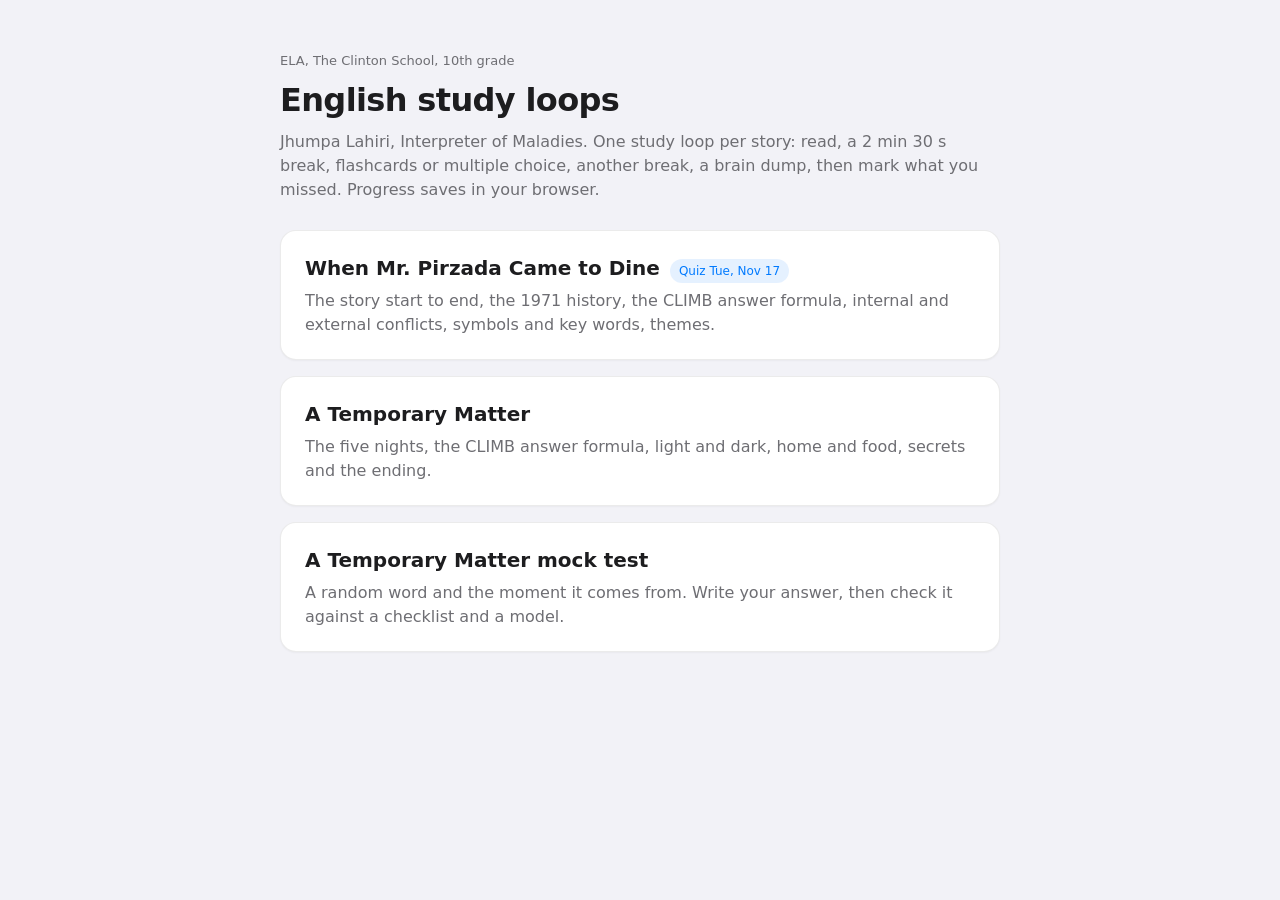
==== commit 855c32ce: "Pirzada: internal and external conflicts" ====
--- a/index.html
+++ b/index.html
@@ -24,7 +24,7 @@
 <main>
 <div><span class="eyebrow">ELA, The Clinton School, 10th grade</span><h1>English study loops</h1>
 <p class="sub">Jhumpa Lahiri, Interpreter of Maladies. One study loop per story: read, a 2 min 30 s break, flashcards or multiple choice, another break, a brain dump, then mark what you missed. Progress saves in your browser.</p></div>
-<a class="unit" href="mr-pirzada/"><div class="top"><h2>When Mr. Pirzada Came to Dine</h2><span class="chip">Quiz Tue, Nov 17</span></div><p>The story start to end, the 1971 history, the CLIMB answer formula, symbols and key words, themes.</p></a>
+<a class="unit" href="mr-pirzada/"><div class="top"><h2>When Mr. Pirzada Came to Dine</h2><span class="chip">Quiz Tue, Nov 17</span></div><p>The story start to end, the 1971 history, the CLIMB answer formula, internal and external conflicts, symbols and key words, themes.</p></a>
 <a class="unit" href="a-temporary-matter/"><div class="top"><h2>A Temporary Matter</h2></div><p>The five nights, the CLIMB answer formula, light and dark, home and food, secrets and the ending.</p></a>
 <a class="unit" href="mock/"><div class="top"><h2>A Temporary Matter mock test</h2></div><p>A random word and the moment it comes from. Write your answer, then check it against a checklist and a model.</p></a>
 </main>
